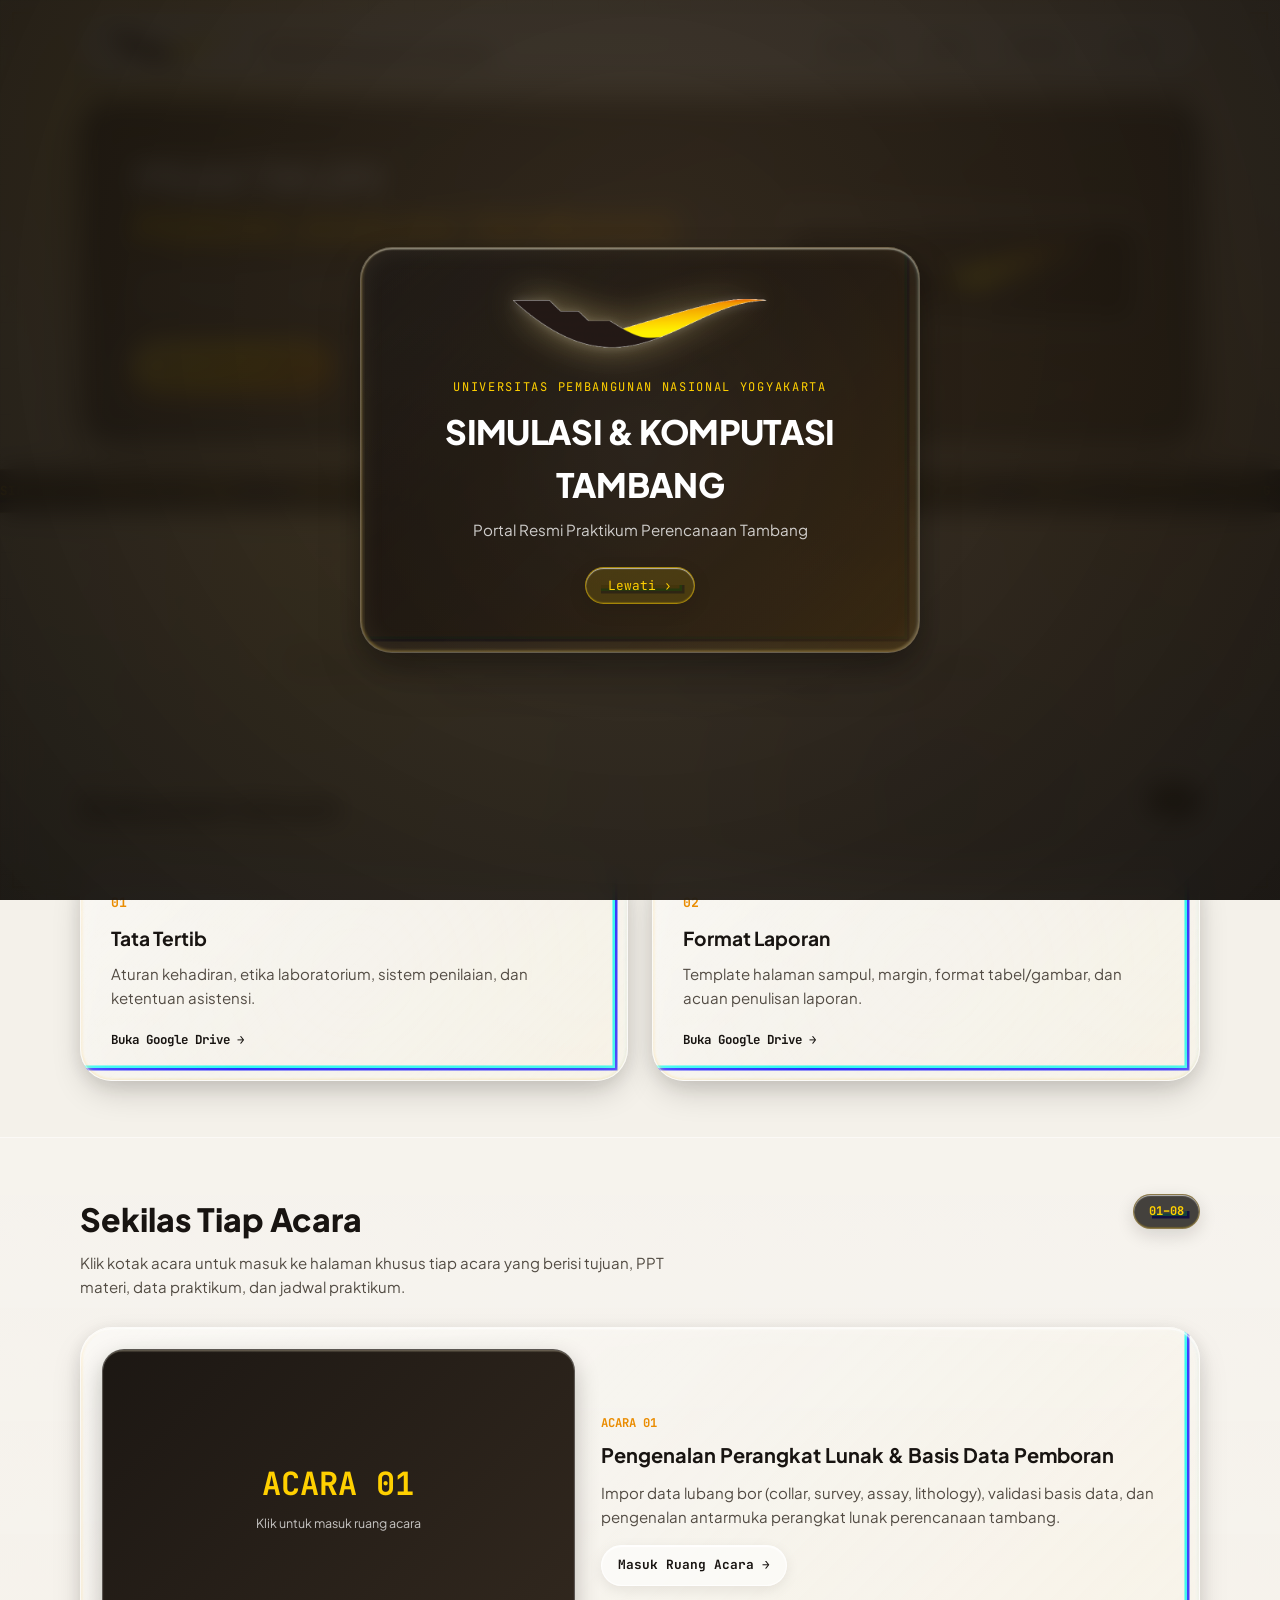
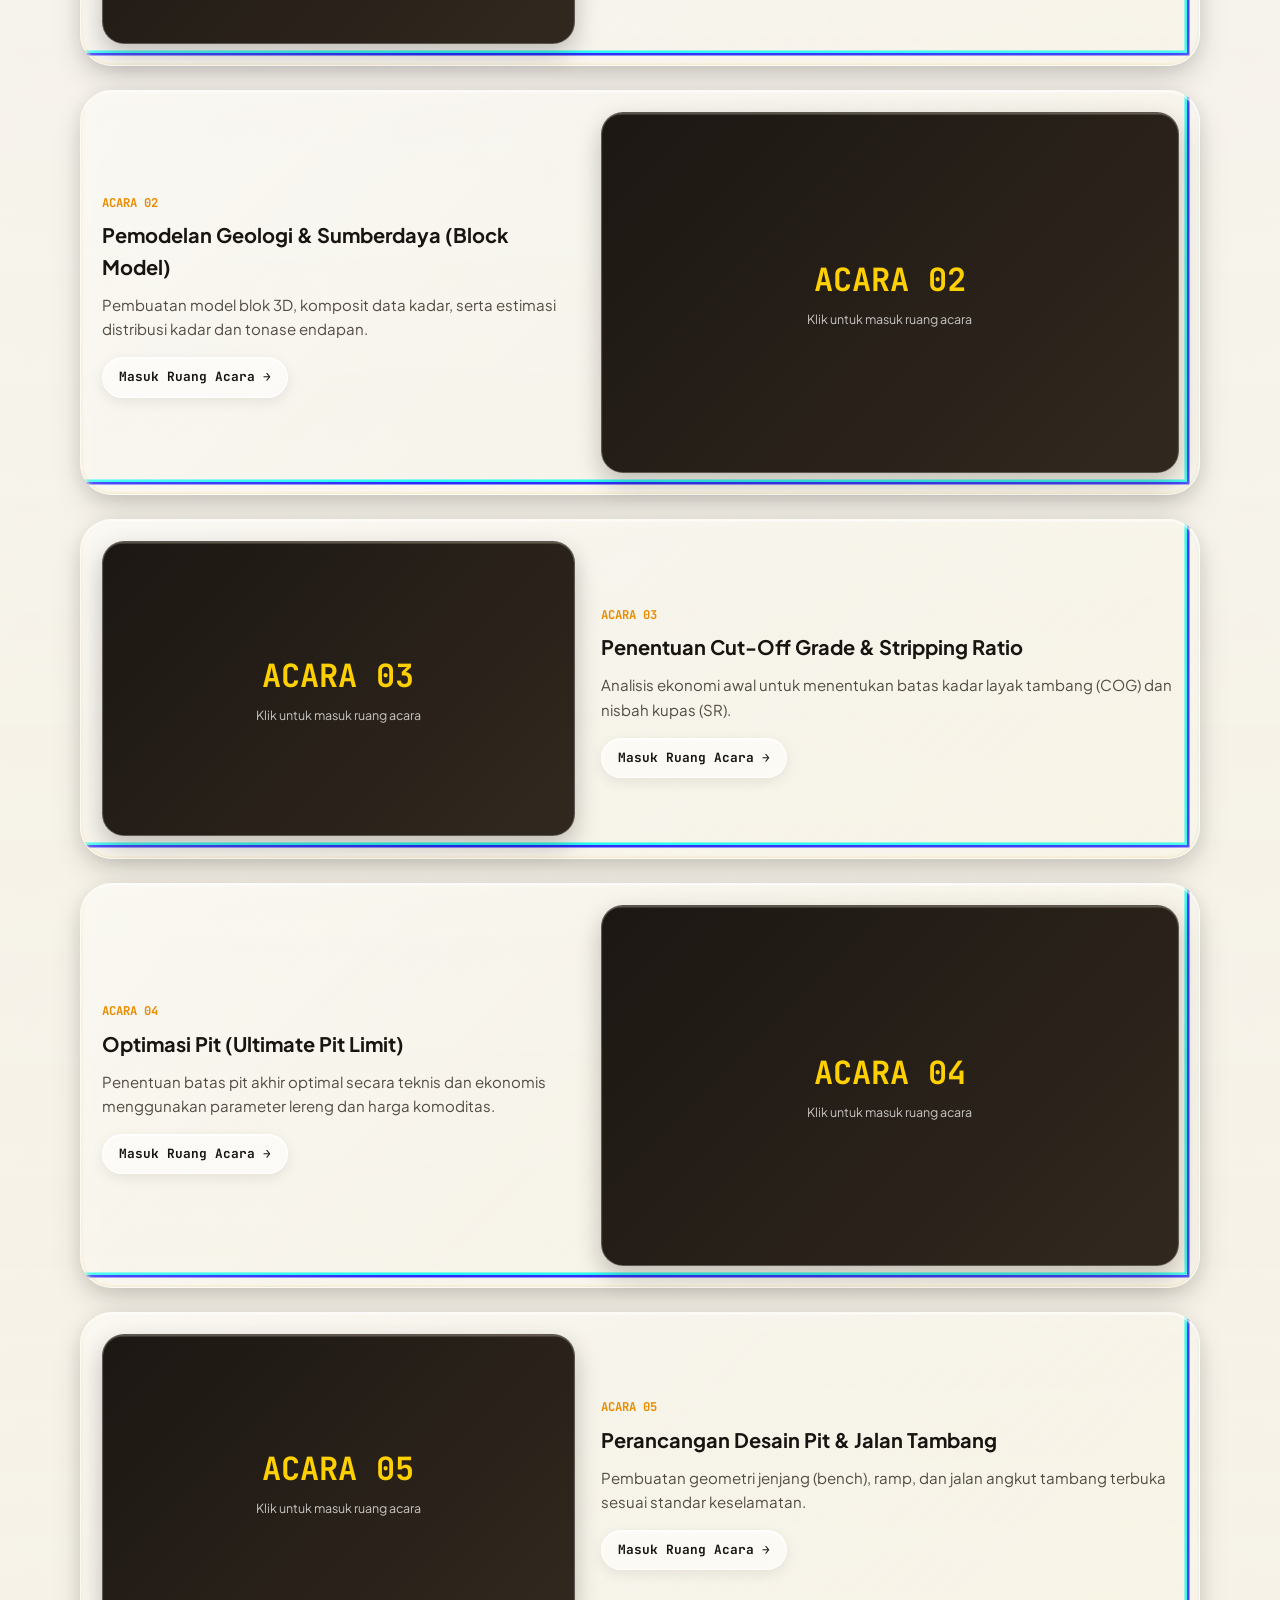
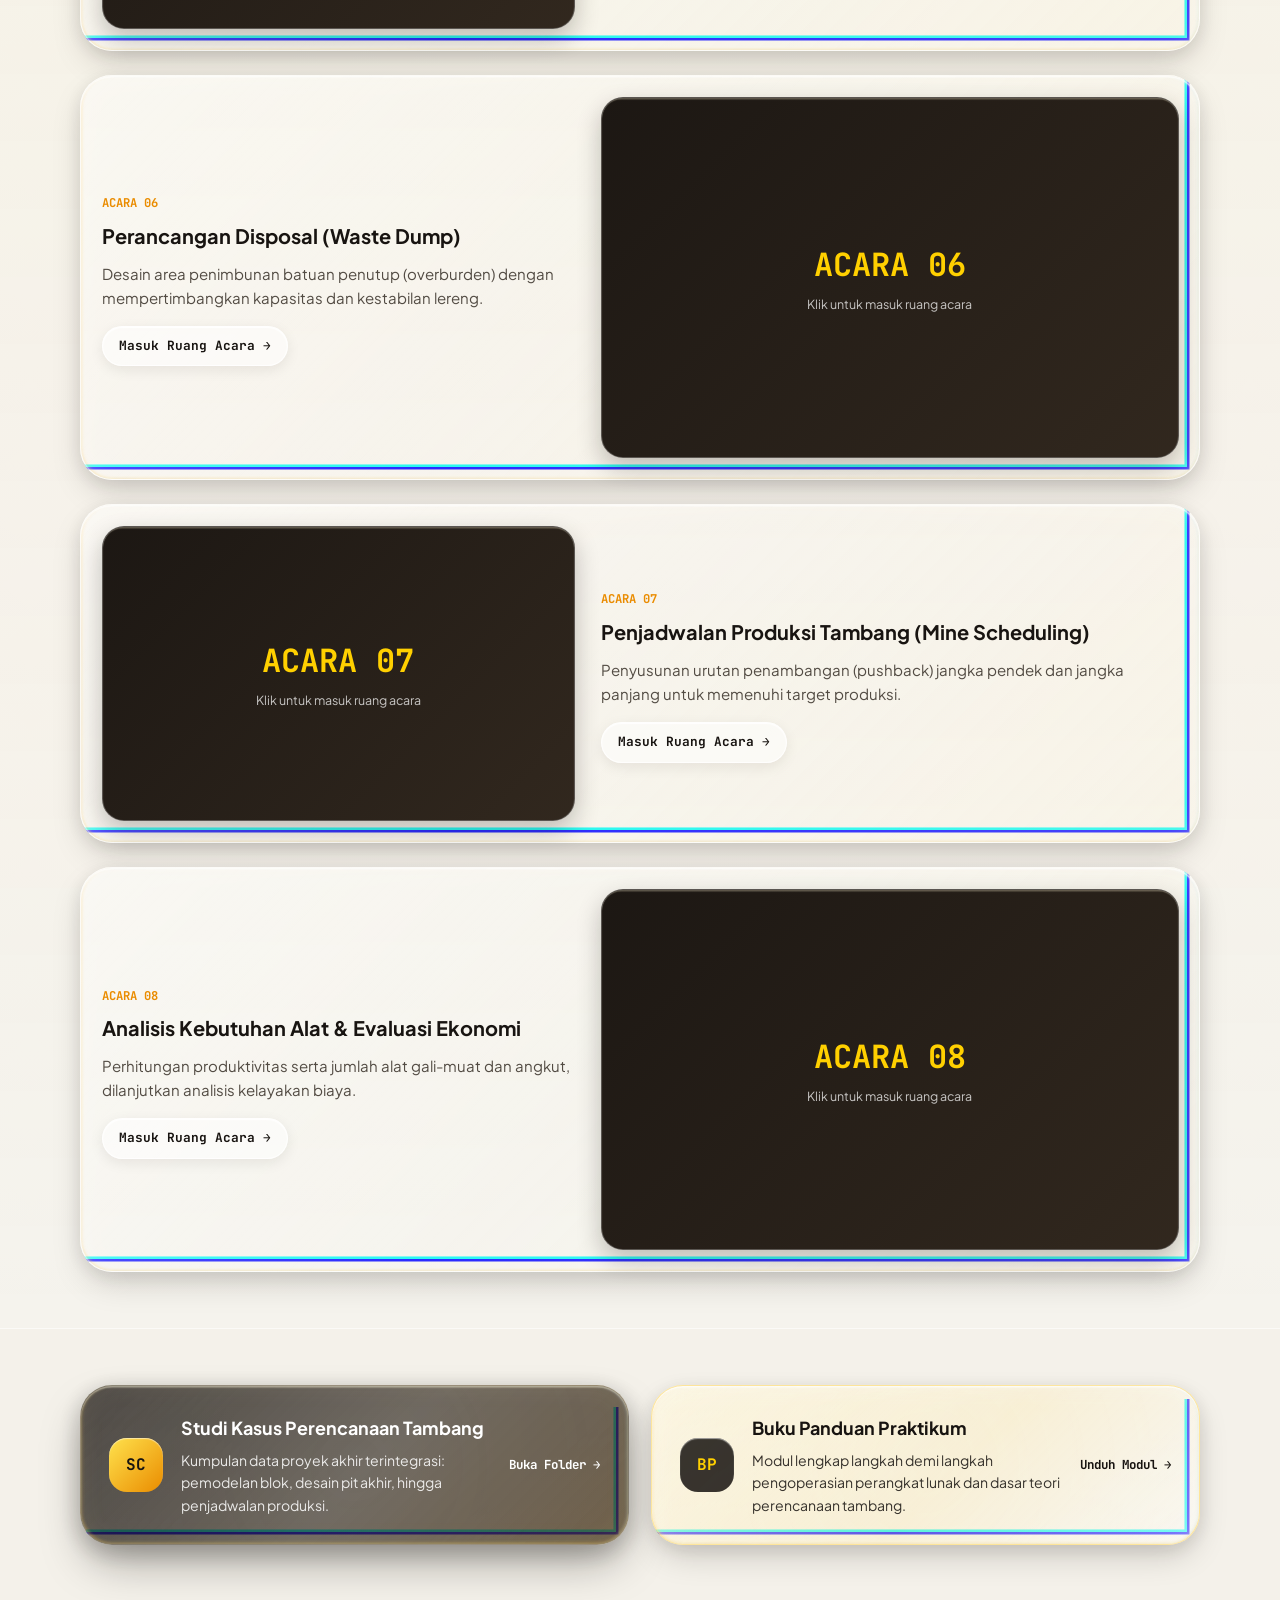
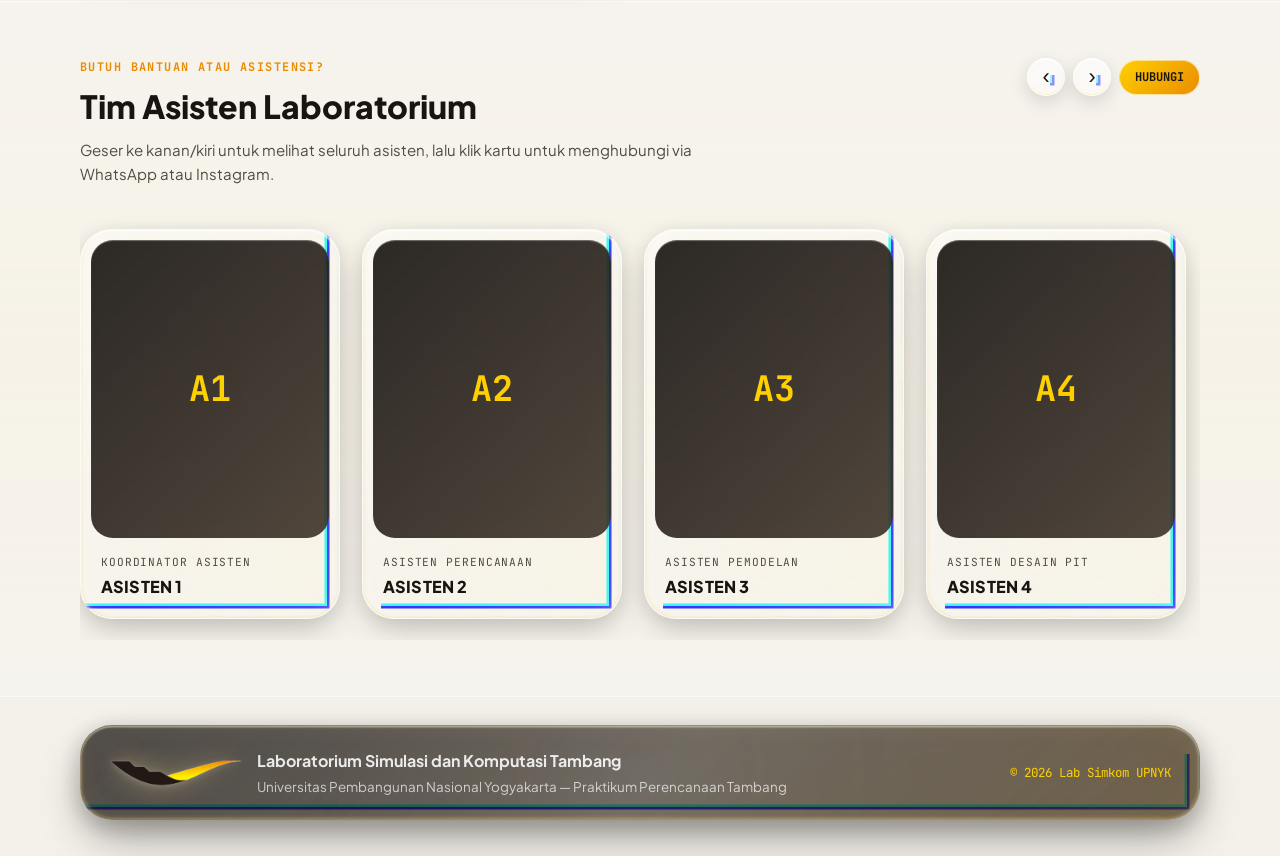
==== index.html @ 1c3caa86 "Add files via upload" ====
<!DOCTYPE html>
<html lang="id">
<head>
  <meta charset="UTF-8" />
  <meta name="viewport" content="width=device-width, initial-scale=1.0" />
  <meta name="color-scheme" content="only light" />
  <meta name="google-site-verification" content="trUan8e5d2ZFE9cuDqi2zqMJDxaG5qKQFg_hDj71elA" />
  <link rel="canonical" href="https://lab-simkom-upnyk.netlify.app/" />
  <title>Laboratorium Simulasi &amp; Komputasi Tambang — UPN Yogyakarta</title>
  <link rel="icon" type="image/png" href="assets/favicon.png" />
  <link rel="apple-touch-icon" href="assets/favicon.png" />
  <meta
    name="description"
    content="Portal resmi Praktikum Perencanaan Tambang — Laboratorium Simulasi dan Komputasi Tambang, Universitas Pembangunan Nasional Yogyakarta."
  />
  <link rel="preconnect" href="https://fonts.googleapis.com" />
  <link rel="preconnect" href="https://fonts.gstatic.com" crossorigin />
  <link
    href="https://fonts.googleapis.com/css2?family=JetBrains+Mono:wght@500;700&family=Plus+Jakarta+Sans:wght@400;500;600;700;800&display=swap"
    rel="stylesheet"
  />
  <link rel="stylesheet" href="style.css" />
</head>
<body>
  <!-- =========================================================
       FILTER OPTIK LIQUID GLASS (SVG Refraction + Chromatic Aberration)
       Digerakkan otomatis oleh LIQUID_GLASS_CONFIG di script.js
       ========================================================= -->
  <svg class="lg-svg-defs" aria-hidden="true" width="0" height="0" focusable="false">
    <defs>
      <filter id="ios-liquid-glass" x="-10%" y="-10%" width="120%" height="120%" color-interpolation-filters="sRGB">
        <!-- Peta refraksi lensa bevel (Z-Radius: 30, Corner Radius: 32, Bevel Mode: 0) -->
        <feImage
          id="lg-displacement-image"
          href=""
          x="0%"
          y="0%"
          width="100%"
          height="100%"
          preserveAspectRatio="none"
          result="dispMap"
        />

        <!-- Refraksi Kanal Merah (Chromatic Aberration +0.055) -->
        <feDisplacementMap
          id="lg-disp-r"
          in="SourceGraphic"
          in2="dispMap"
          scale="28"
          xChannelSelector="R"
          yChannelSelector="G"
          result="dispR"
        />
        <feColorMatrix
          in="dispR"
          type="matrix"
          values="1 0 0 0 0  0 0 0 0 0  0 0 0 0 0  0 0 0 1 0"
          result="redCh"
        />

        <!-- Refraksi Kanal Hijau (Refraction: 0.88) -->
        <feDisplacementMap
          id="lg-disp-g"
          in="SourceGraphic"
          in2="dispMap"
          scale="24"
          xChannelSelector="R"
          yChannelSelector="G"
          result="dispG"
        />
        <feColorMatrix
          in="dispG"
          type="matrix"
          values="0 0 0 0 0  0 1 0 0 0  0 0 0 0 0  0 0 0 1 0"
          result="greenCh"
        />

        <!-- Refraksi Kanal Biru (Chromatic Aberration -0.055) -->
        <feDisplacementMap
          id="lg-disp-b"
          in="SourceGraphic"
          in2="dispMap"
          scale="20"
          xChannelSelector="R"
          yChannelSelector="G"
          result="dispB"
        />
        <feColorMatrix
          in="dispB"
          type="matrix"
          values="0 0 0 0 0  0 0 0 0 0  0 0 1 0 0  0 0 0 1 0"
          result="blueCh"
        />

        <!-- Gabungkan kembali kanal RGB yang terbias -->
        <feBlend in="redCh" in2="greenCh" mode="screen" result="rg" />
        <feBlend in="rg" in2="blueCh" mode="screen" result="rgbRefracted" />

        <!-- Saturation (+0.05 -> 1.05) & Blur Amount: 0 -->
        <feColorMatrix id="lg-saturate" in="rgbRefracted" type="saturate" values="1.05" />
      </filter>
    </defs>
  </svg>

  <!-- Latar atmosfer cair (orb emas, amber, & kontur tambang agar efek pembiasan kaca terlihat jelas) -->
  <div class="ambient-backdrop" aria-hidden="true">
    <div class="ambient-orb orb-1"></div>
    <div class="ambient-orb orb-2"></div>
    <div class="ambient-orb orb-3"></div>
    <div class="ambient-orb orb-4"></div>
    <div class="ambient-topo"></div>
  </div>

  <!-- Tanda sudut teknis (registration marks) ala blueprint tambang -->
  <div class="corner-mark tl" aria-hidden="true"></div>
  <div class="corner-mark tr" aria-hidden="true"></div>
  <div class="corner-mark bl" aria-hidden="true"></div>
  <div class="corner-mark br" aria-hidden="true"></div>

  <!-- =========================================================
       1. SPLASH SCREEN PEMBUKA (hilang otomatis dalam 3.2 detik)
       ========================================================= -->
  <div id="splash-overlay" class="splash-overlay" role="dialog" aria-label="Layar Pembuka">
    <div class="splash-content lg-panel lg-dark">
      <img
        src="assets/logo-swoosh.png"
        alt="Logo Laboratorium Simulasi dan Komputasi Tambang"
        class="splash-logo"
      />
      <p class="splash-kicker">UNIVERSITAS PEMBANGUNAN NASIONAL YOGYAKARTA</p>
      <h1 class="splash-title">SIMULASI &amp; KOMPUTASI TAMBANG</h1>
      <p class="splash-subtitle">Portal Resmi Praktikum Perencanaan Tambang</p>
      <button id="splash-skip" class="splash-skip lg-pill" type="button">Lewati &rsaquo;</button>
    </div>
  </div>
  <script>
    (function () {
      var fromParam = new URLSearchParams(window.location.search).get("from") === "acara";
      var fromStorage = false;
      try { fromStorage = sessionStorage.getItem("simkom_from_acara") === "1"; } catch (_) {}
      var fromReferrer = document.referrer && document.referrer.indexOf("acara.html") !== -1;
      var navEntries = performance.getEntriesByType ? performance.getEntriesByType("navigation") : [];
      var isBackForward = navEntries.length > 0 && navEntries[0].type === "back_forward";
      if (fromParam || fromStorage || fromReferrer || isBackForward) {
        document.getElementById("splash-overlay").classList.add("is-quick-return");
      }
    })();
  </script>

  <!-- =========================================================
       2. HEADER / NAVIGASI ATAS (FLOATING LIQUID GLASS PILL)
       ========================================================= -->
  <header class="site-header">
    <div class="container">
      <div class="header-inner lg-panel lg-nav-shell">
        <a href="#top" class="brand">
          <img src="assets/logo-swoosh.png" alt="Logo Lab" class="brand-logo" />
          <div class="brand-text">
            <span class="brand-label">LABORATORIUM</span>
            <strong class="brand-name">Simulasi &amp; Komputasi Tambang</strong>
          </div>
        </a>

        <nav class="header-nav" aria-label="Navigasi Utama">
          <a href="#dokumen-umum">Dokumen</a>
          <a href="#acara-showcase">Acara</a>
          <a href="#buku-panduan">Panduan</a>
          <a href="#tim-asisten">Asisten</a>
        </nav>
      </div>
    </div>
  </header>

  <main id="top">
    <!-- =========================================================
         3. HERO BANNER & MARQUEE
         ========================================================= -->
    <section class="hero-section">
      <div class="container">
        <div class="hero-banner lg-panel lg-dark">
          <div class="hero-banner-content">
            <h2 class="hero-banner-title">
              PRAKTIKUM<br />
              <span>PERENCANAAN TAMBANG</span>
            </h2>
            <p class="hero-banner-desc">
              Laboratorium Simulasi dan Komputasi Tambang — Pusat arsip modul, tata tertib,
              format laporan, dan informasi asisten praktikum.
            </p>
            <div class="hero-actions">
              <a href="#dokumen-umum" class="btn-primary">Akses Dokumen Wajib</a>
              <a href="#acara-showcase" class="btn-secondary lg-pill">Lihat Daftar Acara</a>
            </div>
          </div>

          <div class="hero-visual" aria-hidden="true">
            <div class="hero-swoosh-card lg-panel">
              <img src="assets/logo-swoosh.png" alt="" class="hero-swoosh-img" />
            </div>
          </div>
        </div>
      </div>

      <!-- Teks berjalan (marquee) — 2 grup identik agar loop 100% mulus tanpa putus/glitch -->
      <div class="marquee-bar" aria-hidden="true">
        <div class="marquee-track">
          <div class="marquee-group">
            <span>SIMULASI &amp; KOMPUTASI TAMBANG</span>
            <span class="dot">&bull;</span>
            <span>PRAKTIKUM PERENCANAAN TAMBANG</span>
            <span class="dot">&bull;</span>
            <span>UPN YOGYAKARTA</span>
            <span class="dot">&bull;</span>
            <span>MINE DESIGN &amp; SCHEDULING</span>
            <span class="dot">&bull;</span>
            <span>SIMULASI &amp; KOMPUTASI TAMBANG</span>
            <span class="dot">&bull;</span>
            <span>PRAKTIKUM PERENCANAAN TAMBANG</span>
            <span class="dot">&bull;</span>
            <span>UPN YOGYAKARTA</span>
            <span class="dot">&bull;</span>
            <span>MINE DESIGN &amp; SCHEDULING</span>
            <span class="dot">&bull;</span>
          </div>
          <div class="marquee-group">
            <span>SIMULASI &amp; KOMPUTASI TAMBANG</span>
            <span class="dot">&bull;</span>
            <span>PRAKTIKUM PERENCANAAN TAMBANG</span>
            <span class="dot">&bull;</span>
            <span>UPN YOGYAKARTA</span>
            <span class="dot">&bull;</span>
            <span>MINE DESIGN &amp; SCHEDULING</span>
            <span class="dot">&bull;</span>
            <span>SIMULASI &amp; KOMPUTASI TAMBANG</span>
            <span class="dot">&bull;</span>
            <span>PRAKTIKUM PERENCANAAN TAMBANG</span>
            <span class="dot">&bull;</span>
            <span>UPN YOGYAKARTA</span>
            <span class="dot">&bull;</span>
            <span>MINE DESIGN &amp; SCHEDULING</span>
            <span class="dot">&bull;</span>
          </div>
        </div>
      </div>

      <!-- Salam Pembuka dengan Efek Mengetik -->
      <div class="container intro-block reveal">
        <h2 class="typed-heading">
          <span id="typed-greeting"></span><span class="cursor" aria-hidden="true">|</span>
        </h2>
        <p class="intro-copy">
          Seluruh tata tertib, format laporan, hingga materi tiap acara praktikum Perencanaan
          Tambang dikumpulkan di satu halaman ini agar mudah diakses.
        </p>
      </div>
    </section>

    <!-- =========================================================
         4. DOKUMEN UMUM (LINK GOOGLE DRIVE)
         Cara edit: ganti href="https://drive.google.com/..." dengan link folder Drive asli
         ========================================================= -->
    <section id="dokumen-umum" class="section">
      <div class="container">
        <div class="section-header reveal">
          <div>
            <h2 class="section-title">Dokumen Umum</h2>
          </div>
          <span class="section-badge lg-pill">REF</span>
        </div>

        <div class="doc-grid">
          <a
            href="https://drive.google.com/drive/folders/1DL260wVIFwa9GalUEEsTtk2OMoZJF3aE"
            target="_blank"
            rel="noopener noreferrer"
            class="doc-card lg-panel reveal"
          >
            <span class="doc-num">01</span>
            <h3>Tata Tertib</h3>
            <p>Aturan kehadiran, etika laboratorium, sistem penilaian, dan ketentuan asistensi.</p>
            <span class="doc-link-label">Buka Google Drive &rarr;</span>
          </a>

          <a
            href="https://drive.google.com/drive/folders/1F_GwGfQdwwK6QBRptel_AIBLvNMVPJJE"
            target="_blank"
            rel="noopener noreferrer"
            class="doc-card lg-panel reveal"
          >
            <span class="doc-num">02</span>
            <h3>Format Laporan</h3>
            <p>Template halaman sampul, margin, format tabel/gambar, dan acuan penulisan laporan.</p>
            <span class="doc-link-label">Buka Google Drive &rarr;</span>
          </a>
        </div>
      </div>
    </section>

    <!-- =========================================================
         5. SEKILAS TIAP ACARA (PLACEHOLDER PERENCANAAN TAMBANG)
         Catatan: Daftar acara ini masih placeholder. Edit di script.js (bagian ACARA_LIST)
         ========================================================= -->
    <section id="acara-showcase" class="section section-alt">
      <div class="container">
        <div class="section-header reveal">
          <div>
            <h2 class="section-title">Sekilas Tiap Acara</h2>
            <p class="section-subtitle">
              Klik kotak acara untuk masuk ke halaman khusus tiap acara yang berisi tujuan,
              PPT materi, data praktikum, dan jadwal praktikum.
            </p>
          </div>
          <span class="section-badge lg-pill">01&ndash;08</span>
        </div>

        <!-- Daftar acara dirender otomatis oleh script.js agar mudah diedit -->
        <div id="acara-list" class="acara-list"></div>
      </div>
    </section>

    <!-- =========================================================
         6. STUDY CASE & BUKU PANDUAN
         ========================================================= -->
    <section id="buku-panduan" class="section">
      <div class="container highlight-stack">
        <!-- Study Case -->
        <a
          href="https://drive.google.com/drive/folders/1CHvD43W4ufRIKo8if_z380y1b6Oiq6qE"
          target="_blank"
          rel="noopener noreferrer"
          class="highlight-card highlight-study lg-panel lg-dark reveal"
        >
          <div class="highlight-badge">SC</div>
          <div class="highlight-body">
            <h3>Studi Kasus Perencanaan Tambang</h3>
            <p>
              Kumpulan data proyek akhir terintegrasi: pemodelan blok, desain pit akhir, hingga
              penjadwalan produksi.
            </p>
          </div>
          <span class="highlight-cta">Buka Folder &rarr;</span>
        </a>

        <!-- Buku Panduan -->
        <a
          href="https://drive.google.com/drive/folders/1-zMuTLhX_UpdDlID4rgXIJeVytRyeJQW"
          target="_blank"
          rel="noopener noreferrer"
          class="highlight-card highlight-guide lg-panel reveal"
        >
          <div class="highlight-badge">BP</div>
          <div class="highlight-body">
            <h3>Buku Panduan Praktikum</h3>
            <p>
              Modul lengkap langkah demi langkah pengoperasian perangkat lunak dan dasar teori
              perencanaan tambang.
            </p>
          </div>
          <span class="highlight-cta">Unduh Modul &rarr;</span>
        </a>
      </div>
    </section>

    <!-- =========================================================
         7. TIM ASISTEN (KLIK KARTU UNTUK WHATSAPP & INSTAGRAM)
         Catatan: Edit daftar asisten di script.js (bagian ASISTEN_LIST)
         ========================================================= -->
    <section id="tim-asisten" class="section section-alt">
      <div class="container">
        <div class="section-header reveal">
          <div>
            <span class="section-kicker">BUTUH BANTUAN ATAU ASISTENSI?</span>
            <h2 class="section-title">Tim Asisten Laboratorium</h2>
            <p class="section-subtitle">
              Geser ke kanan/kiri untuk melihat seluruh asisten, lalu klik kartu untuk menghubungi via WhatsApp atau Instagram.
            </p>
          </div>
          <div class="asisten-header-controls">
            <button id="asisten-prev" class="asisten-arrow lg-pill" type="button" aria-label="Geser ke kiri">&lsaquo;</button>
            <button id="asisten-next" class="asisten-arrow lg-pill" type="button" aria-label="Geser ke kanan">&rsaquo;</button>
            <span class="section-badge badge-accent">HUBUNGI</span>
          </div>
        </div>

        <!-- Daftar asisten dirender otomatis oleh script.js dalam baris geser horizontal -->
        <div id="asisten-grid" class="asisten-grid" aria-label="Daftar Tim Asisten"></div>
      </div>
    </section>
  </main>

  <!-- =========================================================
       8. FOOTER
       ========================================================= -->
  <footer class="site-footer">
    <div class="container">
      <div class="footer-inner lg-panel lg-dark">
        <div class="footer-brand">
          <img src="assets/logo-swoosh.png" alt="Logo Lab" class="footer-logo" />
          <div>
            <strong>Laboratorium Simulasi dan Komputasi Tambang</strong>
            <p>Universitas Pembangunan Nasional Yogyakarta &mdash; Praktikum Perencanaan Tambang</p>
          </div>
        </div>
        <span class="footer-note">&copy; <span id="year-now"></span> Lab Simkom UPNYK</span>
      </div>
    </div>
  </footer>

  <script src="data.js"></script>
  <script src="script.js"></script>
</body>
</html>
---- style.css ----
/* =========================================================================
   TEMA iOS LIQUID GLASS — LAB SIMULASI & KOMPUTASI TAMBANG UPN YOGYAKARTA
   Parameter optik disesuaikan persis dari playground liquid-glass.ybouane.com:
   Blur: 0 | Refraction: 0.88 | Chrom. Aberration: 0.055 | Edge Highlight: 0.53
   Specular: 0.16 | Fresnel: 2 | Distortion: 0.13 | Corner Radius: 32px
   Z-Radius: 30 | Opacity: 1 | Saturation: +0.05 | Shadow: 0.3 / 10px
   ========================================================================= */
:root {
  color-scheme: only light;
  --bg: #f4f1ea;
  --charcoal: #181411;
  --charcoal-soft: #2a231c;
  --text: #171310;
  --text-muted: #524b43;
  --gold: #f5b800;
  --gold-bright: #ffd000;
  --amber: #ea8c00;

  /* Variabel Parameter Liquid Glass */
  --lg-blur: 0px;
  --lg-radius: 32px;
  --lg-edge-highlight: 0.53;
  --lg-specular: 0.16;
  --lg-shadow-opacity: 0.3;
  --lg-shadow-spread: 10px;
  --lg-saturate: 1.05;

  --border: rgba(255, 255, 255, 0.55);
  --border-dark: rgba(26, 22, 19, 0.14);
  --font-sans: "Plus Jakarta Sans", -apple-system, BlinkMacSystemFont, "Segoe UI", sans-serif;
  --font-mono: "JetBrains Mono", Consolas, monospace;
}

*,
*::before,
*::after {
  box-sizing: border-box;
}

html {
  scroll-behavior: smooth;
}

body {
  margin: 0;
  font-family: var(--font-sans);
  color: var(--text);
  background-color: var(--bg);
  line-height: 1.6;
  overflow-x: hidden;
  position: relative;
}

.lg-svg-defs {
  position: fixed;
  width: 0;
  height: 0;
  pointer-events: none;
}

/* =========================================================================
   LATAR ATMOSFER & BLUEPRINT (Membuat pembiasan Liquid Glass terlihat nyata)
   ========================================================================= */
.ambient-backdrop {
  position: fixed;
  inset: 0;
  z-index: -2;
  overflow: hidden;
  pointer-events: none;
  background:
    radial-gradient(circle at 12% 14%, rgba(255, 214, 70, 0.34) 0%, transparent 44%),
    radial-gradient(circle at 86% 22%, rgba(234, 140, 0, 0.24) 0%, transparent 46%),
    radial-gradient(circle at 22% 76%, rgba(255, 208, 0, 0.22) 0%, transparent 48%),
    radial-gradient(circle at 82% 84%, rgba(44, 38, 33, 0.16) 0%, transparent 48%),
    linear-gradient(160deg, #faf7f0 0%, #f1ece0 52%, #e9e2d2 100%);
}

/* Grid teknik 46x46px di belakang kaca agar tepian lensa membelokkan garis grid */
.ambient-backdrop::after {
  content: "";
  position: absolute;
  inset: 0;
  background-image:
    linear-gradient(to right, rgba(26, 22, 19, 0.065) 1px, transparent 1px),
    linear-gradient(to bottom, rgba(26, 22, 19, 0.065) 1px, transparent 1px);
  background-size: 46px 46px;
}

.ambient-topo {
  position: absolute;
  inset: -10%;
  opacity: 0.42;
  background-image:
    repeating-radial-gradient(
      circle at 18% 28%,
      transparent 0,
      transparent 44px,
      rgba(234, 140, 0, 0.13) 45px,
      transparent 46px
    ),
    repeating-radial-gradient(
      circle at 84% 72%,
      transparent 0,
      transparent 56px,
      rgba(26, 22, 19, 0.08) 57px,
      transparent 58px
    );
}

.ambient-orb {
  position: absolute;
  border-radius: 999px;
  filter: blur(55px);
  opacity: 0.65;
  animation: orb-float 16s ease-in-out infinite alternate;
}

.orb-1 {
  width: 440px;
  height: 440px;
  top: -110px;
  left: -80px;
  background: radial-gradient(circle, rgba(255, 214, 0, 0.55), rgba(234, 140, 0, 0.14) 70%);
}

.orb-2 {
  width: 520px;
  height: 520px;
  top: 26%;
  right: -140px;
  background: radial-gradient(circle, rgba(234, 140, 0, 0.36), rgba(255, 208, 0, 0.08) 70%);
  animation-delay: -5s;
}

.orb-3 {
  width: 460px;
  height: 460px;
  bottom: 10%;
  left: 8%;
  background: radial-gradient(circle, rgba(255, 200, 30, 0.36), rgba(255, 255, 255, 0.15) 70%);
  animation-delay: -9s;
}

.orb-4 {
  width: 380px;
  height: 380px;
  bottom: -90px;
  right: 14%;
  background: radial-gradient(circle, rgba(35, 28, 22, 0.24), rgba(234, 140, 0, 0.16) 70%);
  animation-delay: -12s;
}

@keyframes orb-float {
  0% { transform: translate3d(0, 0, 0) scale(1); }
  100% { transform: translate3d(26px, -22px, 0) scale(1.06); }
}

/* =========================================================================
   KOMPONEN INTI iOS LIQUID GLASS (.lg-panel)
   Cahaya kursor terpencar halus pada permukaan & tepi kaca yang dilewati
   ========================================================================= */
.lg-panel {
  --mx: 50%;
  --my: 50%;
  --lg-light: 0;
  position: relative;
  border-radius: var(--lg-radius);
  background: linear-gradient(
    135deg,
    rgba(255, 255, 255, 0.42) 0%,
    rgba(255, 255, 255, 0.14) 48%,
    rgba(255, 248, 228, 0.26) 100%
  );
  /* Pembiasan optik nyata (SVG displacement + RGB chromatic aberration, Blur Amount: 0) */
  backdrop-filter: url(#ios-liquid-glass) saturate(var(--lg-saturate));
  -webkit-backdrop-filter: blur(var(--lg-blur)) saturate(var(--lg-saturate));
  border: 1px solid rgba(255, 255, 255, 0.56);
  /* Fresnel (2) + Edge Highlight (0.53) + Shadow (0.3 / spread 10px) */
  box-shadow:
    0 14px 34px -6px rgba(20, 16, 12, 0.20),
    0 4px 18px 2px rgba(20, 16, 12, 0.08),
    inset 0 1.5px 1.5px rgba(255, 255, 255, 0.85),
    inset 0 -1.5px 3px rgba(255, 222, 130, 0.26),
    inset 1.5px 0 3px rgba(255, 206, 118, 0.20),
    inset -1.5px 0 3px rgba(165, 222, 255, 0.20),
    inset 0 0 22px rgba(255, 255, 255, 0.22);
  isolation: isolate;
}

/* Lapisan 1: Sorotan cahaya natural & halus pada tepi (rim) kaca yang mengikuti kursor */
.lg-panel::before {
  content: "";
  position: absolute;
  inset: 0;
  border-radius: inherit;
  padding: 1.5px;
  pointer-events: none;
  z-index: 3;
  background: radial-gradient(
    360px circle at var(--mx) var(--my),
    rgba(255, 255, 255, 0.58) 0%,
    rgba(255, 248, 226, 0.30) 28%,
    rgba(255, 255, 255, 0.10) 58%,
    transparent 85%
  );
  -webkit-mask:
    linear-gradient(#fff 0 0) content-box,
    linear-gradient(#fff 0 0);
  -webkit-mask-composite: xor;
  mask:
    linear-gradient(#fff 0 0) content-box,
    linear-gradient(#fff 0 0);
  mask-composite: exclude;
  opacity: var(--lg-light);
  transition: opacity 0.35s ease;
}

/* Lapisan 2: Pencaran cahaya lembut dengan radius lebar di dalam permukaan kaca */
.lg-panel::after {
  content: "";
  position: absolute;
  inset: 0;
  border-radius: inherit;
  pointer-events: none;
  z-index: 1;
  background:
    radial-gradient(
      360px circle at var(--mx) var(--my),
      rgba(255, 255, 255, 0.20) 0%,
      rgba(255, 250, 236, 0.10) 35%,
      rgba(255, 246, 220, 0.04) 62%,
      transparent 84%
    ),
    linear-gradient(
      145deg,
      rgba(255, 255, 255, 0.18) 0%,
      transparent 36%,
      transparent 74%,
      rgba(255, 242, 200, 0.10) 100%
    );
  opacity: calc(0.28 + var(--lg-light) * 0.72);
  transition: opacity 0.35s ease;
}

.lg-panel > * {
  position: relative;
  z-index: 2;
}

/* Varian Liquid Glass Gelap (Hero, Splash, Study Case, Footer) */
.lg-panel.lg-dark {
  background: linear-gradient(
    135deg,
    rgba(24, 20, 17, 0.78) 0%,
    rgba(38, 30, 22, 0.66) 52%,
    rgba(62, 43, 18, 0.74) 100%
  );
  border: 1px solid rgba(255, 242, 206, 0.30);
  box-shadow:
    0 22px 46px -8px rgba(14, 11, 8, 0.38),
    0 6px 20px 4px rgba(14, 11, 8, 0.16),
    inset 0 1.5px 1.5px rgba(255, 248, 226, 0.44),
    inset 0 -2px 3px rgba(255, 204, 82, 0.22),
    inset 2px 0 3px rgba(255, 214, 96, 0.14),
    inset -2px 0 3px rgba(148, 214, 255, 0.16),
    inset 0 0 26px rgba(255, 232, 165, 0.08);
}

.lg-panel.lg-dark::before {
  background: radial-gradient(
    380px circle at var(--mx) var(--my),
    rgba(255, 255, 255, 0.55) 0%,
    rgba(255, 234, 170, 0.28) 30%,
    rgba(255, 255, 255, 0.08) 60%,
    transparent 86%
  );
}

.lg-panel.lg-dark::after {
  background:
    radial-gradient(
      380px circle at var(--mx) var(--my),
      rgba(255, 255, 255, 0.13) 0%,
      rgba(255, 236, 178, 0.06) 38%,
      rgba(255, 236, 178, 0.02) 66%,
      transparent 86%
    ),
    linear-gradient(
      145deg,
      rgba(255, 255, 255, 0.10) 0%,
      transparent 38%,
      transparent 74%,
      rgba(255, 214, 96, 0.08) 100%
    );
}

/* Pil kaca kecil (badge, tombol kaca) */
.lg-pill {
  backdrop-filter: url(#ios-liquid-glass) saturate(1.08);
  -webkit-backdrop-filter: blur(2px) saturate(1.1);
  box-shadow:
    0 6px 18px rgba(20, 16, 12, 0.14),
    inset 0 1px 1px rgba(255, 255, 255, 0.65),
    inset 0 -1px 1px rgba(255, 208, 0, 0.22);
}

.container {
  width: min(1120px, 92%);
  margin-inline: auto;
}

/* Tanda sudut (registration marks) */
.corner-mark {
  position: fixed;
  width: 18px;
  height: 18px;
  border-color: var(--amber);
  border-style: solid;
  pointer-events: none;
  z-index: 40;
  opacity: 0.72;
}
.corner-mark.tl { top: 12px; left: 12px; border-width: 2px 0 0 2px; }
.corner-mark.tr { top: 12px; right: 12px; border-width: 2px 2px 0 0; }
.corner-mark.bl { bottom: 12px; left: 12px; border-width: 0 0 2px 2px; }
.corner-mark.br { bottom: 12px; right: 12px; border-width: 0 2px 2px 0; }

/* =========================================================================
   SPLASH SCREEN
   ========================================================================= */
.splash-overlay {
  position: fixed;
  inset: 0;
  background: radial-gradient(circle at 50% 35%, rgba(44, 34, 22, 0.88), rgba(16, 13, 10, 0.94));
  backdrop-filter: blur(12px);
  -webkit-backdrop-filter: blur(12px);
  color: #ffffff;
  display: grid;
  place-items: center;
  z-index: 1000;
  padding: 24px;
  transition: opacity 0.45s ease, visibility 0.45s ease;
}

.splash-overlay.is-hidden {
  opacity: 0;
  visibility: hidden;
  pointer-events: none;
}

.splash-content {
  text-align: center;
  max-width: 560px;
  padding: clamp(30px, 5vw, 48px);
}

.splash-logo {
  width: min(260px, 68vw);
  height: auto;
  margin-bottom: 20px;
  filter:
    drop-shadow(0 0 18px rgba(255, 224, 120, 0.36))
    drop-shadow(0 1px 5px rgba(255, 255, 255, 0.24));
}

.splash-kicker {
  font-family: var(--font-mono);
  font-size: 0.75rem;
  letter-spacing: 0.14em;
  color: var(--gold-bright);
  margin: 0 0 8px;
}

.splash-title {
  font-size: clamp(1.4rem, 4vw, 2.1rem);
  font-weight: 800;
  margin: 0 0 6px;
  letter-spacing: -0.02em;
}

.splash-subtitle {
  color: rgba(255, 255, 255, 0.78);
  margin: 0 0 24px;
  font-size: 0.95rem;
}

.splash-skip {
  background: rgba(255, 208, 0, 0.14);
  color: var(--gold-bright);
  border: 1px solid rgba(255, 208, 0, 0.5);
  padding: 9px 22px;
  border-radius: 999px;
  font-family: var(--font-mono);
  font-size: 0.8rem;
  cursor: pointer;
  transition: background 0.25s ease, color 0.25s ease, transform 0.25s ease;
}

.splash-skip:hover {
  background: var(--gold-bright);
  color: var(--charcoal);
  transform: scale(1.04);
}

/* Mode transisi cepat saat kembali dari halaman acara ke beranda (hanya logo lab 0,2 detik) */
.splash-overlay.is-quick-return {
  transition: opacity 0.16s ease, visibility 0.16s ease;
}

.splash-overlay.is-quick-return .splash-content {
  background: transparent;
  border: none;
  box-shadow: none;
  backdrop-filter: none;
  -webkit-backdrop-filter: none;
  padding: 0;
}

.splash-overlay.is-quick-return .splash-content::before,
.splash-overlay.is-quick-return .splash-content::after,
.splash-overlay.is-quick-return .splash-kicker,
.splash-overlay.is-quick-return .splash-title,
.splash-overlay.is-quick-return .splash-subtitle,
.splash-overlay.is-quick-return .splash-skip {
  display: none;
}

.splash-overlay.is-quick-return .splash-logo {
  margin-bottom: 0;
}

/* =========================================================================
   HEADER (FLOATING iOS LIQUID GLASS BAR)
   ========================================================================= */
.site-header {
  position: sticky;
  top: 14px;
  z-index: 60;
  padding: 0;
  pointer-events: none;
}

.header-inner {
  pointer-events: auto;
  display: flex;
  align-items: center;
  justify-content: space-between;
  gap: 16px;
  padding: 12px 24px;
  border-radius: 999px;
  background: rgba(252, 249, 242, 0.80);
  backdrop-filter: blur(18px) saturate(1.25);
  -webkit-backdrop-filter: blur(18px) saturate(1.25);
}

.brand {
  display: flex;
  align-items: center;
  gap: 12px;
  text-decoration: none;
  color: inherit;
}

.brand-logo {
  height: 30px;
  width: auto;
  object-fit: contain;
}

.brand-text {
  display: flex;
  flex-direction: column;
  line-height: 1.2;
}

.brand-label {
  font-family: var(--font-mono);
  font-size: 0.65rem;
  letter-spacing: 0.12em;
  color: var(--amber);
  font-weight: 700;
}

.brand-name {
  font-size: 0.95rem;
  font-weight: 700;
  color: var(--charcoal);
}

.header-nav {
  display: flex;
  gap: 8px;
}

.header-nav a {
  --mx: 50%;
  --my: 50%;
  --lg-light: 0;
  position: relative;
  text-decoration: none;
  color: var(--text);
  font-size: 0.86rem;
  font-weight: 600;
  padding: 8px 16px;
  border-radius: 999px;
  overflow: hidden;
  border: 1px solid transparent;
  transition: background 0.25s ease, color 0.25s ease, border-color 0.25s ease, box-shadow 0.25s ease, transform 0.25s ease;
}

.header-nav a::before {
  content: "";
  position: absolute;
  inset: 0;
  border-radius: inherit;
  pointer-events: none;
  background: radial-gradient(
    150px circle at var(--mx) var(--my),
    rgba(255, 255, 255, 0.38) 0%,
    rgba(255, 255, 255, 0.14) 48%,
    transparent 84%
  );
  opacity: 0;
  transition: opacity 0.28s ease;
}

.header-nav a:hover {
  background: linear-gradient(135deg, rgba(255, 255, 255, 0.62), rgba(255, 255, 255, 0.26));
  border-color: rgba(255, 255, 255, 0.88);
  color: var(--charcoal);
  box-shadow:
    inset 0 1.5px 1.5px rgba(255, 255, 255, 0.96),
    inset 0 -1px 2px rgba(255, 214, 96, 0.28),
    0 6px 18px rgba(20, 16, 12, 0.10);
}

.header-nav a:hover::before {
  opacity: 1;
}

/* =========================================================================
   HERO BANNER & MARQUEE
   ========================================================================= */
.hero-section {
  padding-top: 34px;
}

.hero-banner {
  color: #ffffff;
  padding: clamp(28px, 5vw, 52px);
  display: grid;
  grid-template-columns: 1.25fr 0.75fr;
  align-items: center;
  gap: 28px;
  overflow: hidden;
}

.hero-pill {
  display: inline-block;
  font-family: var(--font-mono);
  font-size: 0.72rem;
  letter-spacing: 0.1em;
  padding: 6px 14px;
  border-radius: 999px;
  background: rgba(255, 208, 0, 0.16);
  color: var(--gold-bright);
  border: 1px solid rgba(255, 208, 0, 0.42);
  box-shadow: inset 0 1px 1px rgba(255, 255, 255, 0.32);
  margin-bottom: 14px;
}

.hero-banner-title {
  margin: 0 0 14px;
  font-size: clamp(1.7rem, 4vw, 2.7rem);
  font-weight: 800;
  line-height: 1.15;
  letter-spacing: -0.02em;
}

.hero-banner-title span {
  background: linear-gradient(90deg, var(--gold-bright), #ffaa1d);
  -webkit-background-clip: text;
  background-clip: text;
  color: transparent;
}

.hero-banner-desc {
  margin: 0 0 24px;
  color: rgba(255, 255, 255, 0.84);
  max-width: 540px;
  font-size: 0.98rem;
}

.hero-actions {
  display: flex;
  flex-wrap: wrap;
  gap: 12px;
}

.btn-primary,
.btn-secondary {
  display: inline-flex;
  align-items: center;
  justify-content: center;
  padding: 12px 22px;
  border-radius: 999px;
  font-weight: 700;
  font-size: 0.9rem;
  text-decoration: none;
  transition: transform 0.25s cubic-bezier(0.22, 1, 0.36, 1), box-shadow 0.25s ease, background 0.25s ease;
}

.btn-primary {
  background: linear-gradient(135deg, #ffe047 0%, var(--gold-bright) 48%, var(--amber) 100%);
  color: var(--charcoal);
  box-shadow:
    0 10px 24px rgba(234, 140, 0, 0.35),
    inset 0 1.5px 1px rgba(255, 255, 255, 0.72);
}

.btn-primary:hover {
  transform: translateY(-2px) scale(1.02);
  box-shadow:
    0 16px 32px rgba(234, 140, 0, 0.44),
    inset 0 1.5px 1px rgba(255, 255, 255, 0.85);
}

.btn-secondary {
  background: rgba(255, 255, 255, 0.14);
  color: #ffffff;
  border: 1px solid rgba(255, 255, 255, 0.32);
}

.btn-secondary:hover {
  background: rgba(255, 255, 255, 0.24);
  transform: translateY(-2px) scale(1.02);
}

.hero-swoosh-card {
  border-radius: 26px;
  padding: 34px 24px;
  display: grid;
  place-items: center;
  background: linear-gradient(135deg, rgba(255, 255, 255, 0.10), rgba(255, 232, 165, 0.05));
  border: 1px solid rgba(255, 232, 165, 0.24);
}

.hero-swoosh-img {
  width: 100%;
  max-width: 260px;
  height: auto;
  filter:
    drop-shadow(0 0 18px rgba(255, 224, 120, 0.34))
    drop-shadow(0 1px 4px rgba(255, 255, 255, 0.22));
}

.marquee-bar {
  margin-top: 26px;
  background: rgba(24, 20, 17, 0.78);
  backdrop-filter: url(#ios-liquid-glass) saturate(1.08);
  -webkit-backdrop-filter: blur(4px) saturate(1.1);
  color: var(--gold-bright);
  padding: 11px 0;
  overflow: hidden;
  border-top: 1px solid rgba(255, 214, 96, 0.42);
  border-bottom: 1px solid rgba(255, 214, 96, 0.42);
  box-shadow: inset 0 1px 1px rgba(255, 255, 255, 0.18);
}

.marquee-track {
  display: flex;
  gap: 0;
  width: max-content;
  font-family: var(--font-mono);
  font-size: 0.78rem;
  letter-spacing: 0.12em;
  font-weight: 700;
  will-change: transform;
  animation: marquee 44s linear infinite;
}

.marquee-group {
  display: flex;
  flex-shrink: 0;
  align-items: center;
  gap: 24px;
  padding-right: 24px;
  white-space: nowrap;
}

.marquee-track .dot {
  color: #ffffff;
}

@keyframes marquee {
  from { transform: translate3d(0, 0, 0); }
  to { transform: translate3d(-50%, 0, 0); }
}

.intro-block {
  padding: 52px 0 24px;
  text-align: center;
  max-width: 720px;
}

.eyebrow {
  font-family: var(--font-mono);
  font-size: 0.75rem;
  letter-spacing: 0.14em;
  color: var(--amber);
  font-weight: 700;
}

.typed-heading {
  font-size: clamp(1.8rem, 4vw, 2.5rem);
  font-weight: 800;
  margin: 10px 0 12px;
  color: var(--charcoal);
  min-height: 1.3em;
}

.cursor {
  color: var(--amber);
  animation: blink 0.9s infinite;
}

@keyframes blink {
  0%, 50% { opacity: 1; }
  51%, 100% { opacity: 0; }
}

.intro-copy {
  color: var(--text-muted);
  margin: 0;
}

/* =========================================================================
   SECTIONS & DOKUMEN UMUM (2 KARTU LIQUID GLASS + EFEK MELAYANG)
   ========================================================================= */
.section {
  padding: 56px 0;
}

.section-alt {
  background: linear-gradient(
    180deg,
    rgba(255, 255, 255, 0.18) 0%,
    rgba(255, 246, 224, 0.24) 50%,
    rgba(255, 255, 255, 0.14) 100%
  );
  border-top: 1px solid rgba(255, 255, 255, 0.52);
  border-bottom: 1px solid rgba(255, 255, 255, 0.52);
}

.section-header {
  display: flex;
  align-items: flex-start;
  justify-content: space-between;
  gap: 16px;
  margin-bottom: 28px;
}

.section-kicker {
  font-family: var(--font-mono);
  font-size: 0.74rem;
  letter-spacing: 0.12em;
  color: var(--amber);
  font-weight: 700;
  display: block;
  margin-bottom: 4px;
}

.section-title {
  margin: 0;
  font-size: clamp(1.45rem, 3vw, 2rem);
  font-weight: 800;
  color: var(--charcoal);
}

.section-subtitle {
  margin: 6px 0 0;
  color: var(--text-muted);
  max-width: 620px;
  font-size: 0.94rem;
}

.section-badge {
  font-family: var(--font-mono);
  font-size: 0.75rem;
  font-weight: 700;
  padding: 7px 15px;
  border-radius: 999px;
  background: rgba(24, 20, 17, 0.8);
  color: var(--gold-bright);
  border: 1px solid rgba(255, 214, 96, 0.38);
  flex-shrink: 0;
}

.badge-accent {
  background: linear-gradient(135deg, var(--gold-bright), var(--amber));
  color: var(--charcoal);
  border: 1px solid rgba(255, 255, 255, 0.6);
}

.doc-grid {
  display: grid;
  grid-template-columns: repeat(2, 1fr);
  gap: 24px;
}

.doc-card {
  padding: 30px;
  text-decoration: none;
  color: inherit;
  display: flex;
  flex-direction: column;
  will-change: transform, box-shadow;
  transition:
    transform 0.36s cubic-bezier(0.22, 1, 0.36, 1),
    box-shadow 0.36s cubic-bezier(0.22, 1, 0.36, 1),
    border-color 0.36s ease,
    opacity 0.55s ease;
}

.doc-card:hover {
  transform: translateY(-7px) scale(1.028);
  border-color: rgba(255, 255, 255, 0.92);
  box-shadow:
    0 26px 52px -10px rgba(20, 16, 12, 0.28),
    0 12px 26px 4px rgba(20, 16, 12, 0.10),
    inset 0 2px 2px rgba(255, 255, 255, 0.95),
    inset 0 -2px 4px rgba(255, 208, 0, 0.36),
    inset 2px 0 3px rgba(255, 198, 92, 0.28),
    inset -2px 0 3px rgba(145, 215, 255, 0.28),
    inset 0 0 28px rgba(255, 255, 255, 0.34);
}

.doc-num {
  font-family: var(--font-mono);
  font-size: 0.82rem;
  font-weight: 700;
  color: var(--amber);
  margin-bottom: 10px;
}

.doc-card h3 {
  margin: 0 0 8px;
  font-size: 1.2rem;
  color: var(--charcoal);
}

.doc-card p {
  margin: 0 0 20px;
  color: var(--text-muted);
  font-size: 0.94rem;
  flex: 1;
}

.doc-link-label {
  display: inline-block;
  font-family: var(--font-mono);
  font-size: 0.78rem;
  font-weight: 700;
  color: var(--charcoal);
  transition: transform 0.3s cubic-bezier(0.22, 1, 0.36, 1), color 0.3s ease;
}

.doc-card:hover .doc-link-label {
  transform: translateX(4px);
  color: var(--amber);
}

/* =========================================================================
   ACARA SHOWCASE (LIQUID GLASS + KILAU PINGGIR + BLUR TIPIS SAAT HOVER)
   ========================================================================= */
.acara-list {
  display: flex;
  flex-direction: column;
  gap: 24px;
}

.acara-item {
  --mx: 50%;
  --my: 50%;
  --lg-light: 0;
  position: relative;
  display: grid;
  grid-template-columns: 0.9fr 1.1fr;
  gap: 26px;
  align-items: center;
  border-radius: var(--lg-radius);
  padding: 22px;
  isolation: isolate;
}

/* Permukaan Liquid Glass kotak luar acara (terpisah agar dapat diberi blur tipis tanpa memblur kotak ACARA XX) */
.acara-item::before {
  content: "";
  position: absolute;
  inset: 0;
  z-index: 0;
  border-radius: var(--lg-radius);
  background: linear-gradient(
    135deg,
    rgba(255, 255, 255, 0.42) 0%,
    rgba(255, 255, 255, 0.14) 48%,
    rgba(255, 248, 228, 0.26) 100%
  );
  backdrop-filter: url(#ios-liquid-glass) saturate(var(--lg-saturate));
  -webkit-backdrop-filter: blur(var(--lg-blur)) saturate(var(--lg-saturate));
  border: 1px solid rgba(255, 255, 255, 0.58);
  box-shadow:
    0 14px 34px -6px rgba(20, 16, 12, 0.18),
    0 4px 18px 2px rgba(20, 16, 12, 0.08),
    inset 0 1.5px 1.5px rgba(255, 255, 255, 0.85),
    inset 0 -1.5px 3px rgba(255, 222, 130, 0.26),
    inset 1.5px 0 3px rgba(255, 206, 118, 0.20),
    inset -1.5px 0 3px rgba(165, 222, 255, 0.20),
    inset 0 0 22px rgba(255, 255, 255, 0.22);
  transition: filter 0.35s ease, background 0.35s ease, border-color 0.35s ease, box-shadow 0.35s ease;
}

/* Pencaran cahaya halus & lebar yang mengikuti kursor pada kartu acara */
.acara-item::after {
  content: "";
  position: absolute;
  inset: 0;
  z-index: 1;
  border-radius: var(--lg-radius);
  pointer-events: none;
  background: radial-gradient(
    360px circle at var(--mx) var(--my),
    rgba(255, 255, 255, 0.18) 0%,
    rgba(255, 250, 236, 0.09) 38%,
    rgba(255, 246, 220, 0.03) 64%,
    transparent 85%
  );
  opacity: var(--lg-light);
  transition: opacity 0.35s ease;
}

.acara-item:hover::before {
  border-color: rgba(255, 255, 255, 0.88);
  box-shadow:
    0 18px 40px -8px rgba(20, 16, 12, 0.24),
    inset 0 2px 2px rgba(255, 255, 255, 0.94),
    inset 0 -2px 3px rgba(255, 208, 0, 0.34),
    inset 0 0 26px rgba(255, 255, 255, 0.28);
}

/* Efek blur tipis pada kotak kaca luar & teks samping saat kursor masuk ke kotak visual ACARA */
.acara-item:has(.acara-visual:hover) {
  z-index: 5;
}

.acara-item:has(.acara-visual:hover)::before {
  background: rgba(255, 255, 255, 0.42);
  filter: blur(2.2px);
  border-color: rgba(255, 208, 0, 0.48);
  box-shadow: 0 16px 38px rgba(26, 22, 19, 0.14);
}

.acara-item.is-reversed .acara-visual {
  order: 2;
}

.acara-visual {
  display: block;
  text-decoration: none;
  border-radius: 22px;
  overflow: hidden;
  background: rgba(34, 28, 22, 0.88);
  aspect-ratio: 16 / 10;
  position: relative;
  z-index: 2;
  isolation: isolate;
  border: 1px solid rgba(255, 255, 255, 0.16);
  box-shadow:
    0 10px 24px rgba(18, 14, 10, 0.24),
    inset 0 1px 1px rgba(255, 255, 255, 0.32);
  transition: transform 0.35s cubic-bezier(0.22, 1, 0.36, 1), box-shadow 0.35s ease;
  will-change: transform;
}

/* Garis diagonal bercahaya yang menyapu dari kiri kotak ACARA saat hover */
.acara-visual::after {
  content: "";
  position: absolute;
  top: -10%;
  left: -75%;
  width: 55%;
  height: 120%;
  z-index: 3;
  pointer-events: none;
  background: linear-gradient(
    90deg,
    transparent 0%,
    rgba(255, 255, 255, 0.08) 30%,
    rgba(255, 255, 255, 0.32) 50%,
    rgba(255, 255, 255, 0.08) 70%,
    transparent 100%
  );
  transform: translateX(0) skewX(-22deg);
  opacity: 0;
}

.acara-visual:hover {
  transform: scale(1.045);
  box-shadow:
    0 18px 38px rgba(26, 22, 19, 0.30),
    inset 0 1px 1px rgba(255, 255, 255, 0.36);
}

.acara-visual:hover::after {
  animation: acara-diagonal-sheen 1.55s cubic-bezier(0.35, 0, 0.25, 1) forwards;
}

@keyframes acara-diagonal-sheen {
  0% {
    transform: translateX(0) skewX(-22deg);
    opacity: 0;
  }
  15% {
    opacity: 1;
  }
  85% {
    opacity: 1;
  }
  100% {
    transform: translateX(340%) skewX(-22deg);
    opacity: 0;
  }
}

.acara-visual img {
  position: relative;
  z-index: 1;
  width: 100%;
  height: 100%;
  border-radius: 21px;
  object-fit: cover;
  display: block;
}

.acara-placeholder-graphic {
  position: relative;
  z-index: 1;
  width: 100%;
  height: 100%;
  border-radius: 19px;
  background: linear-gradient(135deg, rgba(26, 21, 17, 0.94) 0%, rgba(49, 39, 29, 0.92) 100%);
  display: grid;
  place-items: center;
  text-align: center;
  padding: 16px;
  color: #ffffff;
  box-shadow: inset 0 1.5px 1px rgba(255, 244, 210, 0.28);
}

.acara-placeholder-graphic span {
  font-family: var(--font-mono);
  font-size: 2rem;
  font-weight: 700;
  color: var(--gold-bright);
  display: block;
}

.acara-placeholder-graphic small {
  color: rgba(255, 255, 255, 0.74);
  font-size: 0.78rem;
}

.acara-body {
  position: relative;
  z-index: 1;
  transition: filter 0.35s ease, opacity 0.35s ease;
}

.acara-item:has(.acara-visual:hover) .acara-body {
  filter: blur(1.8px);
  opacity: 0.72;
}

.acara-body-kicker {
  font-family: var(--font-mono);
  font-size: 0.76rem;
  color: var(--amber);
  font-weight: 700;
}

.acara-body h3 {
  margin: 6px 0 10px;
  font-size: 1.25rem;
  color: var(--charcoal);
}

.acara-body p {
  margin: 0 0 16px;
  color: var(--text-muted);
  font-size: 0.94rem;
}

.acara-drive-btn {
  display: inline-flex;
  align-items: center;
  gap: 8px;
  font-family: var(--font-mono);
  font-size: 0.8rem;
  font-weight: 700;
  text-decoration: none;
  color: var(--charcoal);
  background: rgba(255, 255, 255, 0.54);
  border: 1px solid rgba(255, 255, 255, 0.78);
  padding: 9px 16px;
  border-radius: 999px;
  box-shadow:
    0 4px 14px rgba(20, 16, 12, 0.08),
    inset 0 1px 1px rgba(255, 255, 255, 0.9);
  transition: background 0.22s ease, border-color 0.22s ease, transform 0.22s ease;
}

.acara-drive-btn:hover {
  background: linear-gradient(135deg, #ffe047, var(--gold-bright));
  border-color: rgba(255, 255, 255, 0.92);
  transform: translateY(-1px);
}

/* =========================================================================
   HIGHLIGHT CARDS (STUDY CASE & BUKU PANDUAN)
   ========================================================================= */
.highlight-stack {
  display: grid;
  grid-template-columns: 1fr 1fr;
  gap: 22px;
}

.highlight-card {
  display: flex;
  align-items: center;
  gap: 18px;
  padding: 28px;
  text-decoration: none;
  color: inherit;
  will-change: transform, box-shadow;
  transition:
    transform 0.36s cubic-bezier(0.22, 1, 0.36, 1),
    box-shadow 0.36s cubic-bezier(0.22, 1, 0.36, 1),
    border-color 0.36s ease,
    opacity 0.55s ease;
}

.highlight-card:hover {
  transform: translateY(-7px) scale(1.028);
  box-shadow:
    0 26px 52px -10px rgba(20, 16, 12, 0.30),
    0 12px 26px 4px rgba(20, 16, 12, 0.14),
    inset 0 2px 2px rgba(255, 255, 255, 0.65);
}

.highlight-study {
  color: #ffffff;
}

.highlight-guide {
  background: linear-gradient(
    135deg,
    rgba(255, 247, 218, 0.62) 0%,
    rgba(255, 234, 170, 0.32) 55%,
    rgba(255, 255, 255, 0.44) 100%
  );
  border-color: rgba(255, 224, 130, 0.72);
}

.highlight-badge {
  width: 54px;
  height: 54px;
  border-radius: 18px;
  display: grid;
  place-items: center;
  font-family: var(--font-mono);
  font-weight: 700;
  font-size: 1rem;
  flex-shrink: 0;
  box-shadow: inset 0 1px 1px rgba(255, 255, 255, 0.55);
}

.highlight-study .highlight-badge {
  background: linear-gradient(135deg, #ffe24d, var(--amber));
  color: var(--charcoal);
}

.highlight-guide .highlight-badge {
  background: rgba(24, 20, 17, 0.86);
  color: var(--gold-bright);
}

.highlight-kicker {
  font-family: var(--font-mono);
  font-size: 0.7rem;
  letter-spacing: 0.1em;
  display: block;
  margin-bottom: 4px;
  color: var(--amber);
  font-weight: 700;
}

.highlight-body h3 {
  margin: 0 0 6px;
  font-size: 1.12rem;
}

.highlight-body p {
  margin: 0;
  font-size: 0.88rem;
  opacity: 0.86;
}

.highlight-cta {
  margin-left: auto;
  font-family: var(--font-mono);
  font-size: 0.78rem;
  font-weight: 700;
  white-space: nowrap;
}

/* =========================================================================
   TIM ASISTEN (CAROUSEL GESER HORIZONTAL + HOVER ANGKAT, BORDER EMAS, ZOOM FOTO)
   ========================================================================= */
.asisten-header-controls {
  display: flex;
  align-items: center;
  gap: 8px;
  flex-shrink: 0;
}

.asisten-arrow {
  width: 38px;
  height: 38px;
  border-radius: 999px;
  border: 1px solid rgba(255, 255, 255, 0.78);
  background: rgba(255, 255, 255, 0.56);
  color: var(--charcoal);
  font-size: 1.35rem;
  line-height: 1;
  display: grid;
  place-items: center;
  cursor: pointer;
  transition: transform 0.2s ease, background 0.2s ease, border-color 0.2s ease;
}

.asisten-arrow:hover {
  transform: translateY(-2px);
  background: linear-gradient(135deg, #ffe047, var(--gold-bright));
  border-color: rgba(234, 140, 0, 0.55);
}

.asisten-grid {
  display: flex;
  flex-wrap: nowrap;
  gap: 22px;
  overflow-x: auto;
  overflow-y: visible;
  padding: 14px 4px 22px;
  scroll-snap-type: x proximity;
  -webkit-overflow-scrolling: touch;
  cursor: grab;
  user-select: none;
  scrollbar-width: thin;
  scrollbar-color: rgba(234, 140, 0, 0.55) rgba(26, 22, 19, 0.08);
}

.asisten-grid.is-dragging {
  cursor: grabbing;
  scroll-snap-type: none;
}

.asisten-grid::-webkit-scrollbar {
  height: 7px;
}

.asisten-grid::-webkit-scrollbar-track {
  background: rgba(26, 22, 19, 0.08);
  border-radius: 999px;
}

.asisten-grid::-webkit-scrollbar-thumb {
  background: linear-gradient(90deg, var(--gold-bright), var(--amber));
  border-radius: 999px;
}

.asisten-card {
  flex: 0 0 260px;
  scroll-snap-align: start;
  overflow: hidden;
  cursor: pointer;
  text-align: left;
  padding: 10px;
  font-family: inherit;
  will-change: transform, box-shadow;
  transition:
    transform 0.36s cubic-bezier(0.22, 1, 0.36, 1),
    box-shadow 0.36s cubic-bezier(0.22, 1, 0.36, 1),
    border-color 0.3s ease,
    opacity 0.55s ease;
}

/* Efek hover persis seperti video: kartu terangkat halus, pinggiran emas menyala, foto zoom halus */
.asisten-card:hover {
  transform: translateY(-8px);
  border-color: var(--amber);
  box-shadow:
    0 0 0 1.5px rgba(234, 140, 0, 0.65),
    0 22px 42px -10px rgba(20, 16, 12, 0.24),
    0 10px 22px -6px rgba(234, 140, 0, 0.16),
    inset 0 2px 2px rgba(255, 255, 255, 0.92);
}

.asisten-photo-wrap {
  aspect-ratio: 4 / 5;
  border-radius: 22px;
  background: linear-gradient(135deg, rgba(26, 22, 19, 0.92), rgba(56, 46, 36, 0.88));
  display: grid;
  place-items: center;
  position: relative;
  overflow: hidden;
  box-shadow: inset 0 1px 1px rgba(255, 255, 255, 0.32);
}

.asisten-photo-wrap img,
.asisten-initials {
  transition: transform 0.45s cubic-bezier(0.22, 1, 0.36, 1);
  will-change: transform;
}

.asisten-photo-wrap img {
  width: 100%;
  height: 100%;
  object-fit: cover;
  display: block;
}

.asisten-card:hover .asisten-photo-wrap img,
.asisten-card:hover .asisten-initials {
  transform: scale(1.08);
}

.asisten-initials {
  font-family: var(--font-mono);
  font-size: 2.2rem;
  font-weight: 700;
  color: var(--gold-bright);
}

.asisten-info {
  padding: 16px 10px 10px;
}

.asisten-info span {
  display: block;
  font-family: var(--font-mono);
  font-size: 0.7rem;
  letter-spacing: 0.08em;
  text-transform: uppercase;
  color: var(--text-muted);
  margin-bottom: 5px;
}

.asisten-info strong {
  display: block;
  font-size: 1.02rem;
  font-weight: 800;
  text-transform: uppercase;
  letter-spacing: 0.01em;
  color: var(--charcoal);
  line-height: 1.3;
}

/* Menu overlay kaca saat kartu asisten diklik */
.asisten-menu {
  position: absolute;
  inset: 0;
  z-index: 4;
  border-radius: inherit;
  background: rgba(22, 18, 15, 0.84);
  backdrop-filter: blur(8px) saturate(1.1);
  -webkit-backdrop-filter: blur(8px) saturate(1.1);
  display: flex;
  flex-direction: column;
  justify-content: center;
  align-items: center;
  gap: 10px;
  padding: 18px;
  opacity: 0;
  visibility: hidden;
  transition: opacity 0.24s ease, visibility 0.24s ease;
}

.asisten-card.is-open .asisten-menu {
  opacity: 1;
  visibility: visible;
}

.asisten-menu-title {
  color: var(--gold-bright);
  font-family: var(--font-mono);
  font-size: 0.74rem;
  margin-bottom: 4px;
}

.asisten-contact-link {
  width: 100%;
  text-align: center;
  padding: 9px 12px;
  border-radius: 999px;
  text-decoration: none;
  font-size: 0.84rem;
  font-weight: 700;
  transition: transform 0.18s ease;
}

.asisten-contact-link:hover {
  transform: scale(1.04);
}

.link-wa {
  background: #25d366;
  color: #0b2e16;
}

.link-ig {
  background: linear-gradient(135deg, var(--gold-bright), var(--amber));
  color: var(--charcoal);
}

/* =========================================================================
   FOOTER & REVEAL ANIMATION
   ========================================================================= */
.site-footer {
  padding: 28px 0 36px;
  color: rgba(255, 255, 255, 0.88);
}

.footer-inner {
  display: flex;
  align-items: center;
  justify-content: space-between;
  gap: 16px;
  flex-wrap: wrap;
  padding: 22px 28px;
}

.footer-brand {
  display: flex;
  align-items: center;
  gap: 14px;
}

.footer-logo {
  height: 28px;
  width: auto;
  background: transparent;
  padding: 0;
  border-radius: 0;
  filter:
    drop-shadow(0 0 12px rgba(255, 224, 120, 0.34))
    drop-shadow(0 1px 3px rgba(255, 255, 255, 0.22));
}

.footer-brand p {
  margin: 2px 0 0;
  font-size: 0.84rem;
  color: rgba(255, 255, 255, 0.70);
}

.footer-note {
  font-family: var(--font-mono);
  font-size: 0.78rem;
  color: var(--gold-bright);
}

:where(.reveal) {
  transition: opacity 0.55s ease, transform 0.55s ease;
}

.reveal:not(.is-visible) {
  opacity: 0;
  transform: translateY(18px);
}

/* =========================================================================
   HALAMAN RUANG ACARA / BREAKOUT ROOM (acara.html)
   ========================================================================= */
.room-main {
  padding: 28px 0 36px;
}

.room-back-btn {
  --mx: 50%;
  --my: 50%;
  position: relative;
  display: inline-flex;
  align-items: center;
  gap: 8px;
  text-decoration: none;
  color: var(--charcoal);
  font-family: var(--font-mono);
  font-size: 0.8rem;
  font-weight: 700;
  padding: 9px 18px;
  border-radius: 999px;
  background: rgba(255, 255, 255, 0.52);
  border: 1px solid rgba(255, 255, 255, 0.82);
  box-shadow:
    0 4px 14px rgba(20, 16, 12, 0.08),
    inset 0 1px 1px rgba(255, 255, 255, 0.92);
  transition: transform 0.24s ease, background 0.24s ease, box-shadow 0.24s ease;
}

.room-back-btn:hover {
  transform: translateX(-3px);
  background: linear-gradient(135deg, #ffe24d, var(--gold-bright));
  box-shadow: 0 8px 20px rgba(234, 140, 0, 0.24);
}

.room-switcher {
  display: flex;
  align-items: center;
  flex-wrap: wrap;
  gap: 8px;
  padding: 12px 18px;
  margin-bottom: 24px;
  border-radius: 999px;
}

.room-switcher-label {
  font-family: var(--font-mono);
  font-size: 0.72rem;
  font-weight: 700;
  letter-spacing: 0.1em;
  color: var(--text-muted);
  margin-right: 4px;
}

.room-switch-pill {
  display: inline-flex;
  align-items: center;
  justify-content: center;
  min-width: 38px;
  height: 34px;
  padding: 0 12px;
  border-radius: 999px;
  text-decoration: none;
  font-family: var(--font-mono);
  font-size: 0.78rem;
  font-weight: 700;
  color: var(--charcoal);
  background: rgba(255, 255, 255, 0.44);
  border: 1px solid rgba(255, 255, 255, 0.72);
  transition: transform 0.2s ease, background 0.2s ease, color 0.2s ease;
}

.room-switch-pill:hover {
  transform: translateY(-2px);
  background: rgba(255, 255, 255, 0.82);
}

.room-switch-pill.is-active {
  background: linear-gradient(135deg, #ffe047, var(--amber));
  color: var(--charcoal);
  border-color: rgba(255, 255, 255, 0.85);
  box-shadow: 0 6px 16px rgba(234, 140, 0, 0.30);
}

/* Gerbang Password Ruang Acara (Diproteksi: Acara I - VIII) */
.room-gate {
  max-width: 720px;
  margin: 24px auto 48px;
  padding: clamp(28px, 5vw, 44px);
}

.room-gate-title {
  margin: 0 0 18px;
  text-align: center;
  font-size: clamp(1.55rem, 3.4vw, 2.15rem);
  font-weight: 800;
  color: var(--charcoal);
  letter-spacing: -0.02em;
}

.room-gate-desc {
  margin: 0 0 22px;
  font-size: 1rem;
  color: var(--text);
  line-height: 1.65;
}

.room-gate-form {
  display: flex;
  align-items: center;
  flex-wrap: wrap;
  gap: 12px;
}

.room-gate-label {
  font-weight: 600;
  font-size: 0.98rem;
  color: var(--charcoal);
}

.room-gate-input {
  flex: 1 1 220px;
  min-width: 0;
  padding: 12px 16px;
  border-radius: 12px;
  border: 1px solid rgba(26, 22, 19, 0.22);
  background: rgba(255, 255, 255, 0.85);
  font-family: var(--font-sans);
  font-size: 0.98rem;
  color: var(--charcoal);
  outline: none;
  transition: border-color 0.2s ease, box-shadow 0.2s ease;
}

.room-gate-input:focus {
  border-color: var(--amber);
  box-shadow: 0 0 0 3px rgba(234, 140, 0, 0.22);
}

.room-gate-submit {
  padding: 12px 24px;
  border: none;
  border-radius: 12px;
  background: linear-gradient(135deg, #ffe047 0%, var(--gold-bright) 48%, var(--amber) 100%);
  color: var(--charcoal);
  font-family: var(--font-sans);
  font-size: 0.95rem;
  font-weight: 800;
  cursor: pointer;
  box-shadow:
    0 8px 20px rgba(234, 140, 0, 0.28),
    inset 0 1px 1px rgba(255, 255, 255, 0.75);
  transition: transform 0.2s ease, box-shadow 0.2s ease;
}

.room-gate-submit:hover {
  transform: translateY(-2px);
  box-shadow: 0 12px 26px rgba(234, 140, 0, 0.36);
}

.room-gate-error {
  margin: 14px 0 0;
  font-size: 0.88rem;
  font-weight: 600;
  color: #b42318;
}

.room-gate.is-shake {
  animation: gate-shake 0.36s ease;
}

@keyframes gate-shake {
  0%, 100% { transform: translateX(0); }
  20% { transform: translateX(-8px); }
  45% { transform: translateX(7px); }
  70% { transform: translateX(-5px); }
  88% { transform: translateX(3px); }
}

.room-hero {
  color: #ffffff;
  padding: clamp(26px, 4.5vw, 44px);
  display: grid;
  grid-template-columns: 1.2fr 0.8fr;
  gap: 28px;
  align-items: center;
  margin-bottom: 42px;
  overflow: hidden;
}

.room-hero-tags {
  display: flex;
  flex-wrap: wrap;
  align-items: center;
  gap: 10px;
  margin-bottom: 14px;
}

.room-hero-tags .hero-pill {
  margin-bottom: 0;
}

.room-meta-pill {
  display: inline-block;
  font-family: var(--font-mono);
  font-size: 0.72rem;
  padding: 6px 13px;
  border-radius: 999px;
  background: rgba(255, 255, 255, 0.12);
  color: rgba(255, 255, 255, 0.9);
  border: 1px solid rgba(255, 255, 255, 0.24);
}

.room-hero-title {
  margin: 0 0 12px;
  font-size: clamp(1.5rem, 3.4vw, 2.3rem);
  font-weight: 800;
  line-height: 1.18;
  letter-spacing: -0.02em;
}

.room-hero-desc {
  margin: 0;
  color: rgba(255, 255, 255, 0.82);
  font-size: 0.98rem;
  max-width: 560px;
}

.room-hero-visual {
  border-radius: 22px;
  overflow: hidden;
  aspect-ratio: 16 / 10;
  border: 1px solid rgba(255, 236, 178, 0.32);
  box-shadow: 0 14px 32px rgba(10, 8, 6, 0.34);
}

.room-hero-visual img {
  width: 100%;
  height: 100%;
  object-fit: cover;
  display: block;
}

.room-section {
  margin-bottom: 36px;
}

.room-resources-grid {
  display: grid;
  grid-template-columns: repeat(3, 1fr);
  gap: 20px;
}

.room-two-col {
  display: grid;
  grid-template-columns: 1fr 1fr;
  gap: 22px;
}

.room-info-card {
  padding: 28px;
}

.room-info-card h3 {
  margin: 4px 0 16px;
  font-size: 1.2rem;
  color: var(--charcoal);
}

.room-list,
.room-steps {
  margin: 0;
  padding-left: 20px;
  color: var(--text-muted);
  display: flex;
  flex-direction: column;
  gap: 10px;
  font-size: 0.94rem;
}

.room-list li::marker,
.room-steps li::marker {
  color: var(--amber);
  font-weight: 700;
}

.room-note {
  padding: 22px 26px;
  display: flex;
  align-items: center;
  gap: 18px;
  background: linear-gradient(
    135deg,
    rgba(255, 247, 218, 0.56) 0%,
    rgba(255, 236, 176, 0.28) 55%,
    rgba(255, 255, 255, 0.42) 100%
  );
  border-color: rgba(255, 224, 130, 0.72);
}

.room-note-badge {
  font-family: var(--font-mono);
  font-size: 0.72rem;
  font-weight: 700;
  letter-spacing: 0.08em;
  padding: 6px 12px;
  border-radius: 999px;
  background: rgba(24, 20, 17, 0.86);
  color: var(--gold-bright);
  white-space: nowrap;
  flex-shrink: 0;
}

.room-note p {
  margin: 0;
  font-size: 0.93rem;
  color: var(--text);
}

.room-footer-nav {
  display: grid;
  grid-template-columns: 1fr 1fr;
  gap: 18px;
  margin-top: 12px;
}

.room-nav-card {
  display: flex;
  flex-direction: column;
  gap: 6px;
  padding: 22px 26px;
  text-decoration: none;
  color: inherit;
  will-change: transform, box-shadow;
  transition:
    transform 0.34s cubic-bezier(0.22, 1, 0.36, 1),
    box-shadow 0.34s cubic-bezier(0.22, 1, 0.36, 1),
    border-color 0.34s ease;
}

.room-nav-card:hover {
  transform: translateY(-5px) scale(1.02);
  border-color: rgba(255, 255, 255, 0.9);
  box-shadow:
    0 22px 44px -10px rgba(20, 16, 12, 0.24),
    inset 0 2px 2px rgba(255, 255, 255, 0.92);
}

.room-nav-next {
  text-align: right;
  align-items: flex-end;
}

.room-nav-dir {
  font-family: var(--font-mono);
  font-size: 0.74rem;
  font-weight: 700;
  color: var(--amber);
}

.room-nav-card strong {
  font-size: 0.98rem;
  color: var(--charcoal);
}

/* =========================================================================
   RESPONSIF HP & TABLET
   ========================================================================= */
@media (max-width: 860px) {
  /* Di browser HP (Android/iOS), pakai frosted blur halus agar tidak tembus teks */
  .lg-panel,
  .acara-item::before {
    background: linear-gradient(
      135deg,
      rgba(255, 255, 255, 0.72) 0%,
      rgba(255, 252, 244, 0.56) 55%,
      rgba(255, 248, 232, 0.66) 100%
    );
    backdrop-filter: blur(14px) saturate(1.22);
    -webkit-backdrop-filter: blur(14px) saturate(1.22);
  }
  .lg-panel.lg-dark {
    background: linear-gradient(
      135deg,
      rgba(24, 20, 17, 0.90) 0%,
      rgba(38, 30, 22, 0.84) 52%,
      rgba(62, 43, 18, 0.88) 100%
    );
  }
  .hero-banner,
  .room-hero {
    grid-template-columns: 1fr;
  }
  .doc-grid,
  .highlight-stack,
  .room-resources-grid,
  .room-two-col,
  .room-footer-nav {
    grid-template-columns: 1fr;
  }
  .room-nav-next {
    text-align: left;
    align-items: flex-start;
  }
  .acara-item {
    grid-template-columns: 1fr;
  }
  .acara-item.is-reversed .acara-visual {
    order: 0;
  }
}

@media (max-width: 600px) {
  :root {
    --lg-radius: 24px;
  }
  .corner-mark {
    display: none;
  }
  .site-header {
    top: 10px;
  }
  .header-inner {
    padding: 10px 16px;
  }
  .brand-logo {
    height: 24px;
  }
  .brand-name {
    font-size: 0.86rem;
  }
  .header-nav,
  .room-brand-mini {
    display: none;
  }
  .section {
    padding: 38px 0;
  }
  .doc-card,
  .highlight-card,
  .room-info-card {
    padding: 20px;
  }
  .acara-item {
    padding: 16px;
    gap: 16px;
  }
  /* Kartu Tim Asisten tetap bisa digeser horizontal secara proporsional di HP */
  .asisten-grid {
    gap: 14px;
    padding: 10px 2px 18px;
  }
  .asisten-card {
    flex: 0 0 210px;
    padding: 8px;
    border-radius: 22px;
  }
  .asisten-photo-wrap {
    border-radius: 16px;
  }
  .asisten-initials {
    font-size: 1.7rem;
  }
  .asisten-info {
    padding: 12px 6px 6px;
  }
  .asisten-info strong {
    font-size: 0.92rem;
  }
  .asisten-info span {
    font-size: 0.66rem;
  }
  .room-switcher {
    border-radius: 24px;
  }
  .room-note {
    flex-direction: column;
    align-items: flex-start;
  }
  .highlight-card {
    flex-wrap: wrap;
  }
  .highlight-cta {
    margin-left: 0;
  }
}
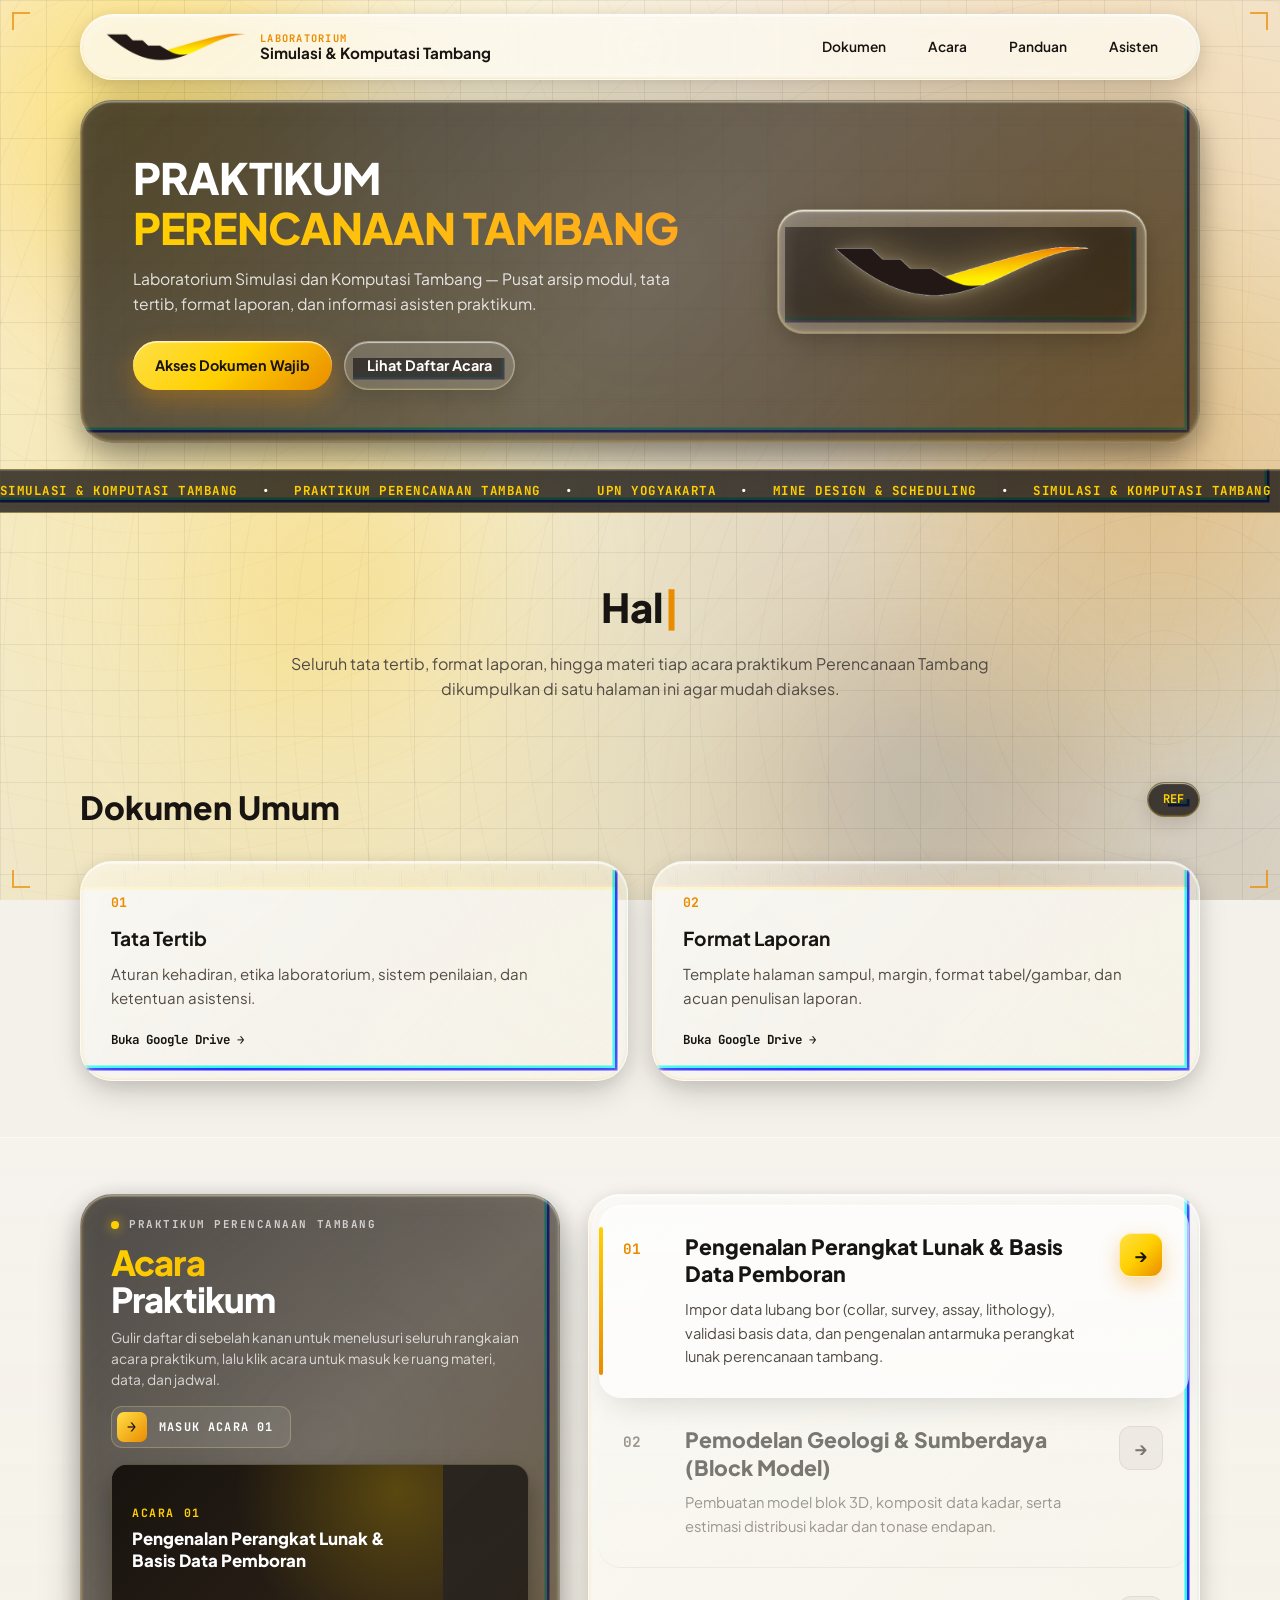
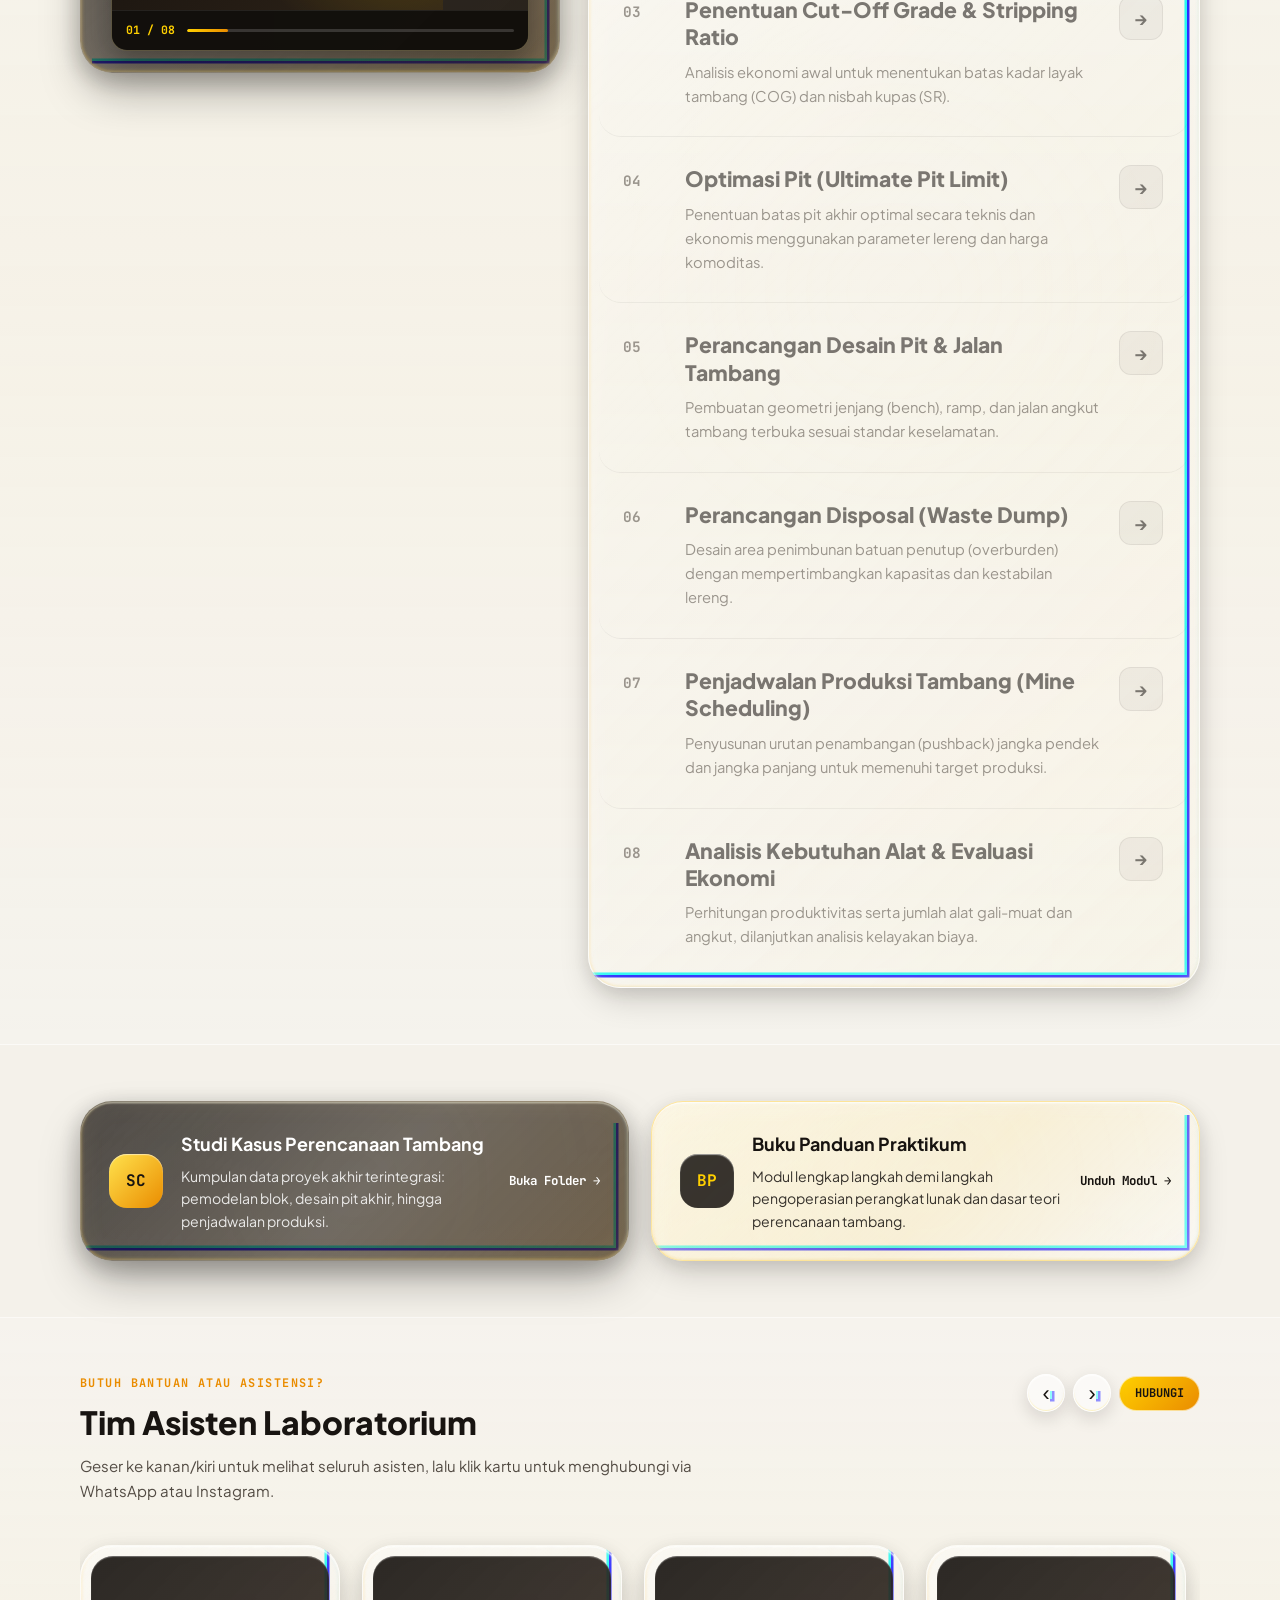
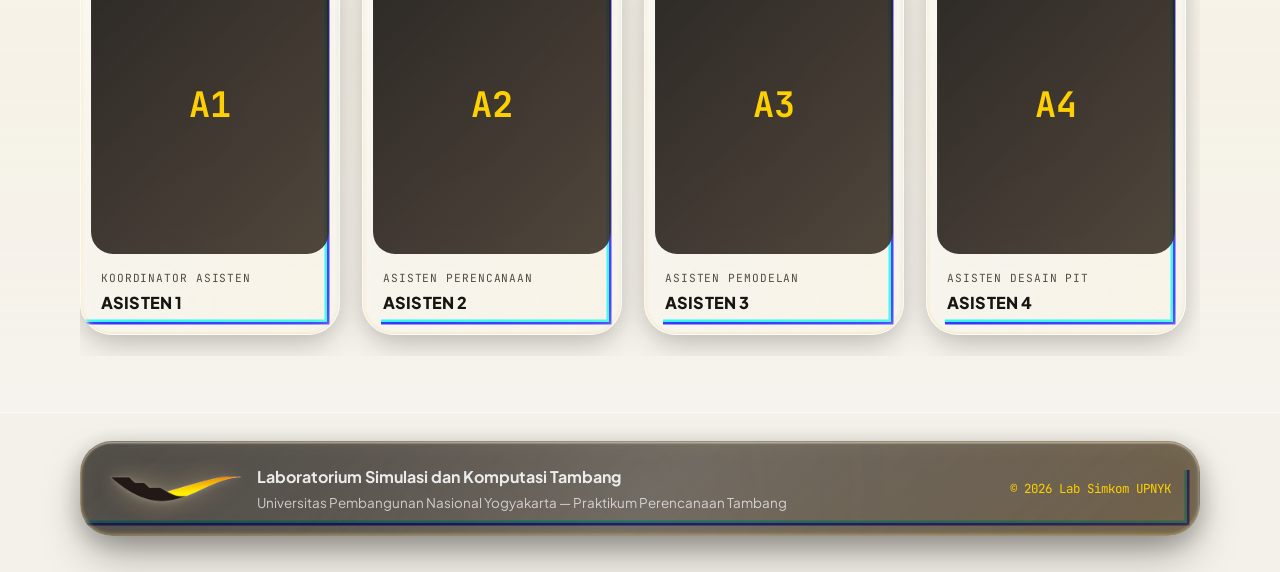
==== commit ca459aaf: "Add files via upload" ====
--- a/index.html
+++ b/index.html
@@ -5,7 +5,7 @@
   <meta name="viewport" content="width=device-width, initial-scale=1.0" />
   <meta name="color-scheme" content="only light" />
   <meta name="google-site-verification" content="trUan8e5d2ZFE9cuDqi2zqMJDxaG5qKQFg_hDj71elA" />
-  <link rel="canonical" href="https://lab-simkom-upnyk.netlify.app/" />
+  <link rel="canonical" href="https://labsimkom-upnyk.github.io/" />
   <title>Laboratorium Simulasi &amp; Komputasi Tambang — UPN Yogyakarta</title>
   <link rel="icon" type="image/png" href="assets/favicon.png" />
   <link rel="apple-touch-icon" href="assets/favicon.png" />
@@ -297,24 +297,50 @@
     </section>
 
     <!-- =========================================================
-         5. SEKILAS TIAP ACARA (PLACEHOLDER PERENCANAAN TAMBANG)
-         Catatan: Daftar acara ini masih placeholder. Edit di script.js (bagian ACARA_LIST)
+         5. ACARA PRAKTIKUM (GAYA STICKY SPLIT ALA PPA)
+         Catatan: Daftar acara & sandi diedit pada file data.js (ACARA_LIST)
          ========================================================= -->
     <section id="acara-showcase" class="section section-alt">
       <div class="container">
-        <div class="section-header reveal">
-          <div>
-            <h2 class="section-title">Sekilas Tiap Acara</h2>
-            <p class="section-subtitle">
-              Klik kotak acara untuk masuk ke halaman khusus tiap acara yang berisi tujuan,
-              PPT materi, data praktikum, dan jadwal praktikum.
-            </p>
-          </div>
-          <span class="section-badge lg-pill">01&ndash;08</span>
-        </div>
-
-        <!-- Daftar acara dirender otomatis oleh script.js agar mudah diedit -->
-        <div id="acara-list" class="acara-list"></div>
+        <div class="acara-split">
+          <!-- Kolom Kiri (Sticky — tetap diam saat bagian kanan digulir) -->
+          <div class="acara-sticky-col">
+            <div class="acara-sticky-card lg-panel lg-dark reveal">
+              <div class="acara-sticky-top">
+                <span class="acara-sticky-dot" aria-hidden="true"></span>
+                <span class="acara-sticky-kicker">PRAKTIKUM PERENCANAAN TAMBANG</span>
+              </div>
+
+              <h2 class="acara-sticky-title">
+                <span>Acara</span> Praktikum
+              </h2>
+
+              <p class="acara-sticky-desc">
+                Gulir daftar di sebelah kanan untuk menelusuri seluruh rangkaian acara praktikum,
+                lalu klik acara untuk masuk ke ruang materi, data, dan jadwal.
+              </p>
+
+              <a id="acara-active-cta" href="acara.html?id=01" class="acara-sticky-cta">
+                <span class="acara-cta-icon" aria-hidden="true">&rarr;</span>
+                <span id="acara-active-cta-text">MASUK ACARA 01</span>
+              </a>
+
+              <!-- Pratinjau visual yang otomatis berubah mengikuti urutan acara saat di-scroll -->
+              <a id="acara-preview-link" href="acara.html?id=01" class="acara-preview-box">
+                <div id="acara-preview-stage" class="acara-preview-stage"></div>
+                <div class="acara-preview-bar">
+                  <span id="acara-preview-counter">01 / 08</span>
+                  <div class="acara-preview-progress">
+                    <div id="acara-preview-progress-fill" class="acara-preview-progress-fill"></div>
+                  </div>
+                </div>
+              </a>
+            </div>
+          </div>
+
+          <!-- Kolom Kanan (Daftar Acara 01–08 yang bergulir) -->
+          <div id="acara-list" class="acara-scroll-list lg-panel"></div>
+        </div>
       </div>
     </section>
 
--- a/style.css
+++ b/style.css
@@ -47,7 +47,7 @@
   color: var(--text);
   background-color: var(--bg);
   line-height: 1.6;
-  overflow-x: hidden;
+  overflow-x: clip;
   position: relative;
 }
 
@@ -871,177 +871,384 @@
 }
 
 /* =========================================================================
-   ACARA SHOWCASE (LIQUID GLASS + KILAU PINGGIR + BLUR TIPIS SAAT HOVER)
+   ACARA SHOWCASE (GAYA STICKY SPLIT ALA PPA — KIRI DIAM, KANAN BERGULIR)
    ========================================================================= */
-.acara-list {
+.acara-split {
+  display: grid;
+  grid-template-columns: minmax(300px, 0.44fr) 0.56fr;
+  gap: 28px;
+  align-items: start;
+}
+
+/* Kolom Kiri (Sticky mengikuti scroll sampai acara terakhir) */
+.acara-sticky-col {
+  position: sticky;
+  top: 84px;
+  align-self: start;
+}
+
+.acara-sticky-card {
+  color: #ffffff;
+  padding: clamp(20px, 2.4vh, 26px) clamp(22px, 2.6vw, 30px);
+  max-height: calc(100vh - 102px);
   display: flex;
   flex-direction: column;
-  gap: 24px;
-}
-
-.acara-item {
-  --mx: 50%;
-  --my: 50%;
-  --lg-light: 0;
+  overflow: hidden;
+}
+
+.acara-sticky-top {
+  display: flex;
+  align-items: center;
+  gap: 10px;
+  margin-bottom: 10px;
+}
+
+.acara-sticky-dot {
+  width: 8px;
+  height: 8px;
+  border-radius: 999px;
+  background: var(--gold-bright);
+  box-shadow: 0 0 12px rgba(255, 208, 0, 0.75);
+}
+
+.acara-sticky-kicker {
+  font-family: var(--font-mono);
+  font-size: 0.68rem;
+  letter-spacing: 0.14em;
+  color: rgba(255, 255, 255, 0.72);
+  font-weight: 700;
+}
+
+.acara-sticky-title {
+  margin: 0 0 10px;
+  font-size: clamp(1.65rem, 2.7vw, 2.3rem);
+  font-weight: 800;
+  line-height: 1.08;
+  letter-spacing: -0.025em;
+  color: #ffffff;
+}
+
+.acara-sticky-title span {
+  display: block;
+  background: linear-gradient(90deg, var(--gold-bright), var(--amber));
+  -webkit-background-clip: text;
+  background-clip: text;
+  color: transparent;
+}
+
+.acara-sticky-desc {
+  margin: 0 0 16px;
+  color: rgba(255, 255, 255, 0.76);
+  font-size: 0.86rem;
+  line-height: 1.5;
+}
+
+/* Tombol CTA ala PPA (kotak panah aksen + label kapital) */
+.acara-sticky-cta {
+  display: inline-flex;
+  align-items: center;
+  align-self: flex-start;
+  gap: 12px;
+  text-decoration: none;
+  color: #ffffff;
+  font-family: var(--font-mono);
+  font-size: 0.74rem;
+  font-weight: 700;
+  letter-spacing: 0.1em;
+  padding: 5px 16px 5px 5px;
+  border-radius: 11px;
+  background: rgba(255, 255, 255, 0.08);
+  border: 1px solid rgba(255, 232, 165, 0.24);
+  margin-bottom: 16px;
+  transition: background 0.28s ease, border-color 0.28s ease, transform 0.28s ease;
+}
+
+.acara-cta-icon {
+  width: 30px;
+  height: 30px;
+  border-radius: 7px;
+  background: linear-gradient(135deg, #ffe047, var(--amber));
+  color: var(--charcoal);
+  display: grid;
+  place-items: center;
+  font-size: 0.95rem;
+  font-weight: 800;
+  transition: transform 0.28s cubic-bezier(0.22, 1, 0.36, 1);
+}
+
+.acara-sticky-cta:hover {
+  background: rgba(255, 255, 255, 0.14);
+  border-color: rgba(255, 208, 0, 0.55);
+  transform: translateY(-2px);
+}
+
+.acara-sticky-cta:hover .acara-cta-icon {
+  transform: translateX(3px);
+}
+
+/* Pratinjau visual dinamis di bawah kolom kiri yang berganti halus saat scroll */
+.acara-preview-box {
+  display: block;
+  text-decoration: none;
+  border-radius: 16px;
+  overflow: hidden;
+  border: 1px solid rgba(255, 232, 165, 0.24);
+  background: rgba(16, 13, 10, 0.72);
+  box-shadow: 0 12px 26px rgba(0, 0, 0, 0.32);
+  transition: transform 0.35s cubic-bezier(0.22, 1, 0.36, 1), border-color 0.3s ease;
+}
+
+.acara-preview-box:hover {
+  transform: scale(1.02);
+  border-color: rgba(255, 208, 0, 0.62);
+}
+
+.acara-preview-stage {
+  position: relative;
+  aspect-ratio: 16 / 7;
+  max-height: 145px;
+  overflow: hidden;
+  background: linear-gradient(135deg, #1b1612 0%, #34281b 100%);
+}
+
+@media (max-height: 720px) and (min-width: 861px) {
+  .acara-sticky-card {
+    padding: 18px 22px;
+  }
+  .acara-sticky-title {
+    font-size: 1.6rem;
+    margin-bottom: 8px;
+  }
+  .acara-sticky-desc {
+    font-size: 0.82rem;
+    margin-bottom: 12px;
+  }
+  .acara-sticky-cta {
+    margin-bottom: 12px;
+  }
+  .acara-preview-stage {
+    max-height: 112px;
+  }
+}
+
+.acara-preview-slide {
+  position: absolute;
+  inset: 0;
+  opacity: 0;
+  transform: scale(1.06) translateY(8px);
+  transition:
+    opacity 0.48s cubic-bezier(0.22, 1, 0.36, 1),
+    transform 0.56s cubic-bezier(0.22, 1, 0.36, 1);
+  pointer-events: none;
+}
+
+.acara-preview-slide.is-active {
+  opacity: 1;
+  transform: scale(1) translateY(0);
+  pointer-events: auto;
+}
+
+.acara-preview-slide img {
+  width: 100%;
+  height: 100%;
+  object-fit: cover;
+  display: block;
+}
+
+.acara-preview-fallback {
+  width: 100%;
+  height: 100%;
+  padding: 18px 20px;
+  display: flex;
+  flex-direction: column;
+  justify-content: center;
+  align-items: flex-start;
+  text-align: left;
+  background:
+    radial-gradient(circle at 86% 18%, rgba(255, 208, 0, 0.24) 0%, transparent 52%),
+    linear-gradient(135deg, rgba(24, 19, 15, 0.96) 0%, rgba(46, 35, 24, 0.92) 100%);
+}
+
+.acara-preview-fallback-num {
+  font-family: var(--font-mono);
+  font-size: 0.72rem;
+  font-weight: 700;
+  letter-spacing: 0.14em;
+  color: var(--gold-bright);
+  margin-bottom: 6px;
+}
+
+.acara-preview-fallback-title {
+  font-size: 1.05rem;
+  font-weight: 800;
+  color: #ffffff;
+  line-height: 1.3;
+}
+
+.acara-preview-bar {
+  display: flex;
+  align-items: center;
+  gap: 12px;
+  padding: 10px 14px;
+  background: rgba(14, 11, 8, 0.84);
+  border-top: 1px solid rgba(255, 255, 255, 0.08);
+}
+
+#acara-preview-counter {
+  font-family: var(--font-mono);
+  font-size: 0.72rem;
+  font-weight: 700;
+  color: var(--gold-bright);
+  white-space: nowrap;
+}
+
+.acara-preview-progress {
+  flex: 1;
+  height: 3px;
+  border-radius: 999px;
+  background: rgba(255, 255, 255, 0.16);
+  overflow: hidden;
+}
+
+.acara-preview-progress-fill {
+  height: 100%;
+  width: 12.5%;
+  border-radius: 999px;
+  background: linear-gradient(90deg, var(--gold-bright), var(--amber));
+  transition: width 0.42s cubic-bezier(0.22, 1, 0.36, 1);
+}
+
+/* Kolom Kanan (Daftar Acara 01–08 bergulir vertikal ala PPA) */
+.acara-scroll-list {
+  display: flex;
+  flex-direction: column;
+  padding: 10px;
+  overflow: hidden;
+}
+
+.acara-row {
   position: relative;
   display: grid;
-  grid-template-columns: 0.9fr 1.1fr;
-  gap: 26px;
-  align-items: center;
-  border-radius: var(--lg-radius);
-  padding: 22px;
-  isolation: isolate;
-}
-
-/* Permukaan Liquid Glass kotak luar acara (terpisah agar dapat diberi blur tipis tanpa memblur kotak ACARA XX) */
-.acara-item::before {
+  grid-template-columns: 44px 1fr 46px;
+  gap: 18px;
+  align-items: start;
+  padding: 28px 24px;
+  text-decoration: none;
+  color: inherit;
+  border-radius: 22px;
+  border-bottom: 1px solid rgba(26, 22, 19, 0.10);
+  opacity: 0.56;
+  transform: translateX(0);
+  transition:
+    opacity 0.38s cubic-bezier(0.22, 1, 0.36, 1),
+    background-color 0.38s ease,
+    transform 0.38s cubic-bezier(0.22, 1, 0.36, 1),
+    box-shadow 0.38s ease,
+    border-color 0.38s ease;
+}
+
+.acara-row:last-child {
+  border-bottom: none;
+}
+
+/* Garis indikator aktif emas di sisi kiri baris */
+.acara-row::before {
   content: "";
   position: absolute;
-  inset: 0;
-  z-index: 0;
-  border-radius: var(--lg-radius);
-  background: linear-gradient(
-    135deg,
-    rgba(255, 255, 255, 0.42) 0%,
-    rgba(255, 255, 255, 0.14) 48%,
-    rgba(255, 248, 228, 0.26) 100%
-  );
-  backdrop-filter: url(#ios-liquid-glass) saturate(var(--lg-saturate));
-  -webkit-backdrop-filter: blur(var(--lg-blur)) saturate(var(--lg-saturate));
-  border: 1px solid rgba(255, 255, 255, 0.58);
+  left: 0;
+  top: 22px;
+  bottom: 22px;
+  width: 3.5px;
+  border-radius: 999px;
+  background: linear-gradient(180deg, var(--gold-bright), var(--amber));
+  transform: scaleY(0);
+  transform-origin: center;
+  transition: transform 0.38s cubic-bezier(0.22, 1, 0.36, 1);
+}
+
+/* State aktif saat di-scroll ke posisi fokus atau saat di-hover */
+.acara-row.is-active,
+.acara-row:hover {
+  opacity: 1;
+  background: rgba(255, 255, 255, 0.62);
   box-shadow:
-    0 14px 34px -6px rgba(20, 16, 12, 0.18),
-    0 4px 18px 2px rgba(20, 16, 12, 0.08),
-    inset 0 1.5px 1.5px rgba(255, 255, 255, 0.85),
-    inset 0 -1.5px 3px rgba(255, 222, 130, 0.26),
-    inset 1.5px 0 3px rgba(255, 206, 118, 0.20),
-    inset -1.5px 0 3px rgba(165, 222, 255, 0.20),
-    inset 0 0 22px rgba(255, 255, 255, 0.22);
-  transition: filter 0.35s ease, background 0.35s ease, border-color 0.35s ease, box-shadow 0.35s ease;
-}
-
-/* Pencaran cahaya halus & lebar yang mengikuti kursor pada kartu acara */
-.acara-item::after {
-  content: "";
-  position: absolute;
-  inset: 0;
-  z-index: 1;
-  border-radius: var(--lg-radius);
-  pointer-events: none;
-  background: radial-gradient(
-    360px circle at var(--mx) var(--my),
-    rgba(255, 255, 255, 0.18) 0%,
-    rgba(255, 250, 236, 0.09) 38%,
-    rgba(255, 246, 220, 0.03) 64%,
-    transparent 85%
-  );
-  opacity: var(--lg-light);
-  transition: opacity 0.35s ease;
-}
-
-.acara-item:hover::before {
-  border-color: rgba(255, 255, 255, 0.88);
-  box-shadow:
-    0 18px 40px -8px rgba(20, 16, 12, 0.24),
-    inset 0 2px 2px rgba(255, 255, 255, 0.94),
-    inset 0 -2px 3px rgba(255, 208, 0, 0.34),
-    inset 0 0 26px rgba(255, 255, 255, 0.28);
-}
-
-/* Efek blur tipis pada kotak kaca luar & teks samping saat kursor masuk ke kotak visual ACARA */
-.acara-item:has(.acara-visual:hover) {
-  z-index: 5;
-}
-
-.acara-item:has(.acara-visual:hover)::before {
-  background: rgba(255, 255, 255, 0.42);
-  filter: blur(2.2px);
-  border-color: rgba(255, 208, 0, 0.48);
-  box-shadow: 0 16px 38px rgba(26, 22, 19, 0.14);
-}
-
-.acara-item.is-reversed .acara-visual {
-  order: 2;
-}
-
-.acara-visual {
-  display: block;
-  text-decoration: none;
-  border-radius: 22px;
-  overflow: hidden;
-  background: rgba(34, 28, 22, 0.88);
-  aspect-ratio: 16 / 10;
-  position: relative;
-  z-index: 2;
-  isolation: isolate;
-  border: 1px solid rgba(255, 255, 255, 0.16);
-  box-shadow:
-    0 10px 24px rgba(18, 14, 10, 0.24),
-    inset 0 1px 1px rgba(255, 255, 255, 0.32);
-  transition: transform 0.35s cubic-bezier(0.22, 1, 0.36, 1), box-shadow 0.35s ease;
-  will-change: transform;
-}
-
-/* Garis diagonal bercahaya yang menyapu dari kiri kotak ACARA saat hover */
-.acara-visual::after {
-  content: "";
-  position: absolute;
-  top: -10%;
-  left: -75%;
-  width: 55%;
-  height: 120%;
-  z-index: 3;
-  pointer-events: none;
-  background: linear-gradient(
-    90deg,
-    transparent 0%,
-    rgba(255, 255, 255, 0.08) 30%,
-    rgba(255, 255, 255, 0.32) 50%,
-    rgba(255, 255, 255, 0.08) 70%,
-    transparent 100%
-  );
-  transform: translateX(0) skewX(-22deg);
-  opacity: 0;
-}
-
-.acara-visual:hover {
-  transform: scale(1.045);
-  box-shadow:
-    0 18px 38px rgba(26, 22, 19, 0.30),
-    inset 0 1px 1px rgba(255, 255, 255, 0.36);
-}
-
-.acara-visual:hover::after {
-  animation: acara-diagonal-sheen 1.55s cubic-bezier(0.35, 0, 0.25, 1) forwards;
-}
-
-@keyframes acara-diagonal-sheen {
-  0% {
-    transform: translateX(0) skewX(-22deg);
-    opacity: 0;
-  }
-  15% {
-    opacity: 1;
-  }
-  85% {
-    opacity: 1;
-  }
-  100% {
-    transform: translateX(340%) skewX(-22deg);
-    opacity: 0;
-  }
-}
-
-.acara-visual img {
-  position: relative;
-  z-index: 1;
-  width: 100%;
-  height: 100%;
-  border-radius: 21px;
-  object-fit: cover;
-  display: block;
-}
-
+    0 14px 32px -12px rgba(20, 16, 12, 0.16),
+    inset 0 1px 1px rgba(255, 255, 255, 0.88);
+  border-bottom-color: transparent;
+}
+
+.acara-row.is-active::before,
+.acara-row:hover::before {
+  transform: scaleY(1);
+}
+
+.acara-row:hover {
+  transform: translateX(4px);
+}
+
+.acara-row-num {
+  font-family: var(--font-mono);
+  font-size: 0.9rem;
+  font-weight: 700;
+  color: var(--text-muted);
+  padding-top: 4px;
+  transition: color 0.3s ease;
+}
+
+.acara-row.is-active .acara-row-num,
+.acara-row:hover .acara-row-num {
+  color: var(--amber);
+}
+
+.acara-row-content h3 {
+  margin: 0 0 10px;
+  font-size: clamp(1.12rem, 1.8vw, 1.32rem);
+  font-weight: 800;
+  color: var(--charcoal);
+  line-height: 1.3;
+  transition: color 0.25s ease;
+}
+
+.acara-row-content p {
+  margin: 0;
+  color: var(--text-muted);
+  font-size: 0.92rem;
+  line-height: 1.62;
+}
+
+/* Kotak ikon kanan ala PPA (berubah menyala emas saat aktif/hover) */
+.acara-row-badge {
+  width: 44px;
+  height: 44px;
+  border-radius: 12px;
+  display: grid;
+  place-items: center;
+  background: rgba(26, 22, 19, 0.08);
+  color: var(--charcoal);
+  border: 1px solid rgba(26, 22, 19, 0.12);
+  font-size: 1.1rem;
+  font-weight: 700;
+  transition:
+    background 0.32s ease,
+    color 0.32s ease,
+    border-color 0.32s ease,
+    transform 0.32s cubic-bezier(0.22, 1, 0.36, 1),
+    box-shadow 0.32s ease;
+}
+
+.acara-row.is-active .acara-row-badge,
+.acara-row:hover .acara-row-badge {
+  background: linear-gradient(135deg, #ffe047 0%, var(--gold-bright) 48%, var(--amber) 100%);
+  color: var(--charcoal);
+  border-color: rgba(255, 255, 255, 0.72);
+  box-shadow: 0 8px 20px rgba(234, 140, 0, 0.32);
+}
+
+.acara-row:hover .acara-row-badge {
+  transform: translateX(3px) scale(1.06);
+}
+
+/* Tetap dipertahankan untuk placeholder visual di halaman ruang acara (acara.html) */
 .acara-placeholder-graphic {
   position: relative;
   z-index: 1;
@@ -1891,11 +2098,18 @@
     text-align: left;
     align-items: flex-start;
   }
-  .acara-item {
+  .acara-split {
     grid-template-columns: 1fr;
-  }
-  .acara-item.is-reversed .acara-visual {
-    order: 0;
+    gap: 20px;
+  }
+  .acara-sticky-col {
+    position: static;
+  }
+  .acara-row {
+    opacity: 1;
+    grid-template-columns: 34px 1fr 40px;
+    gap: 12px;
+    padding: 20px 16px;
   }
 }
 
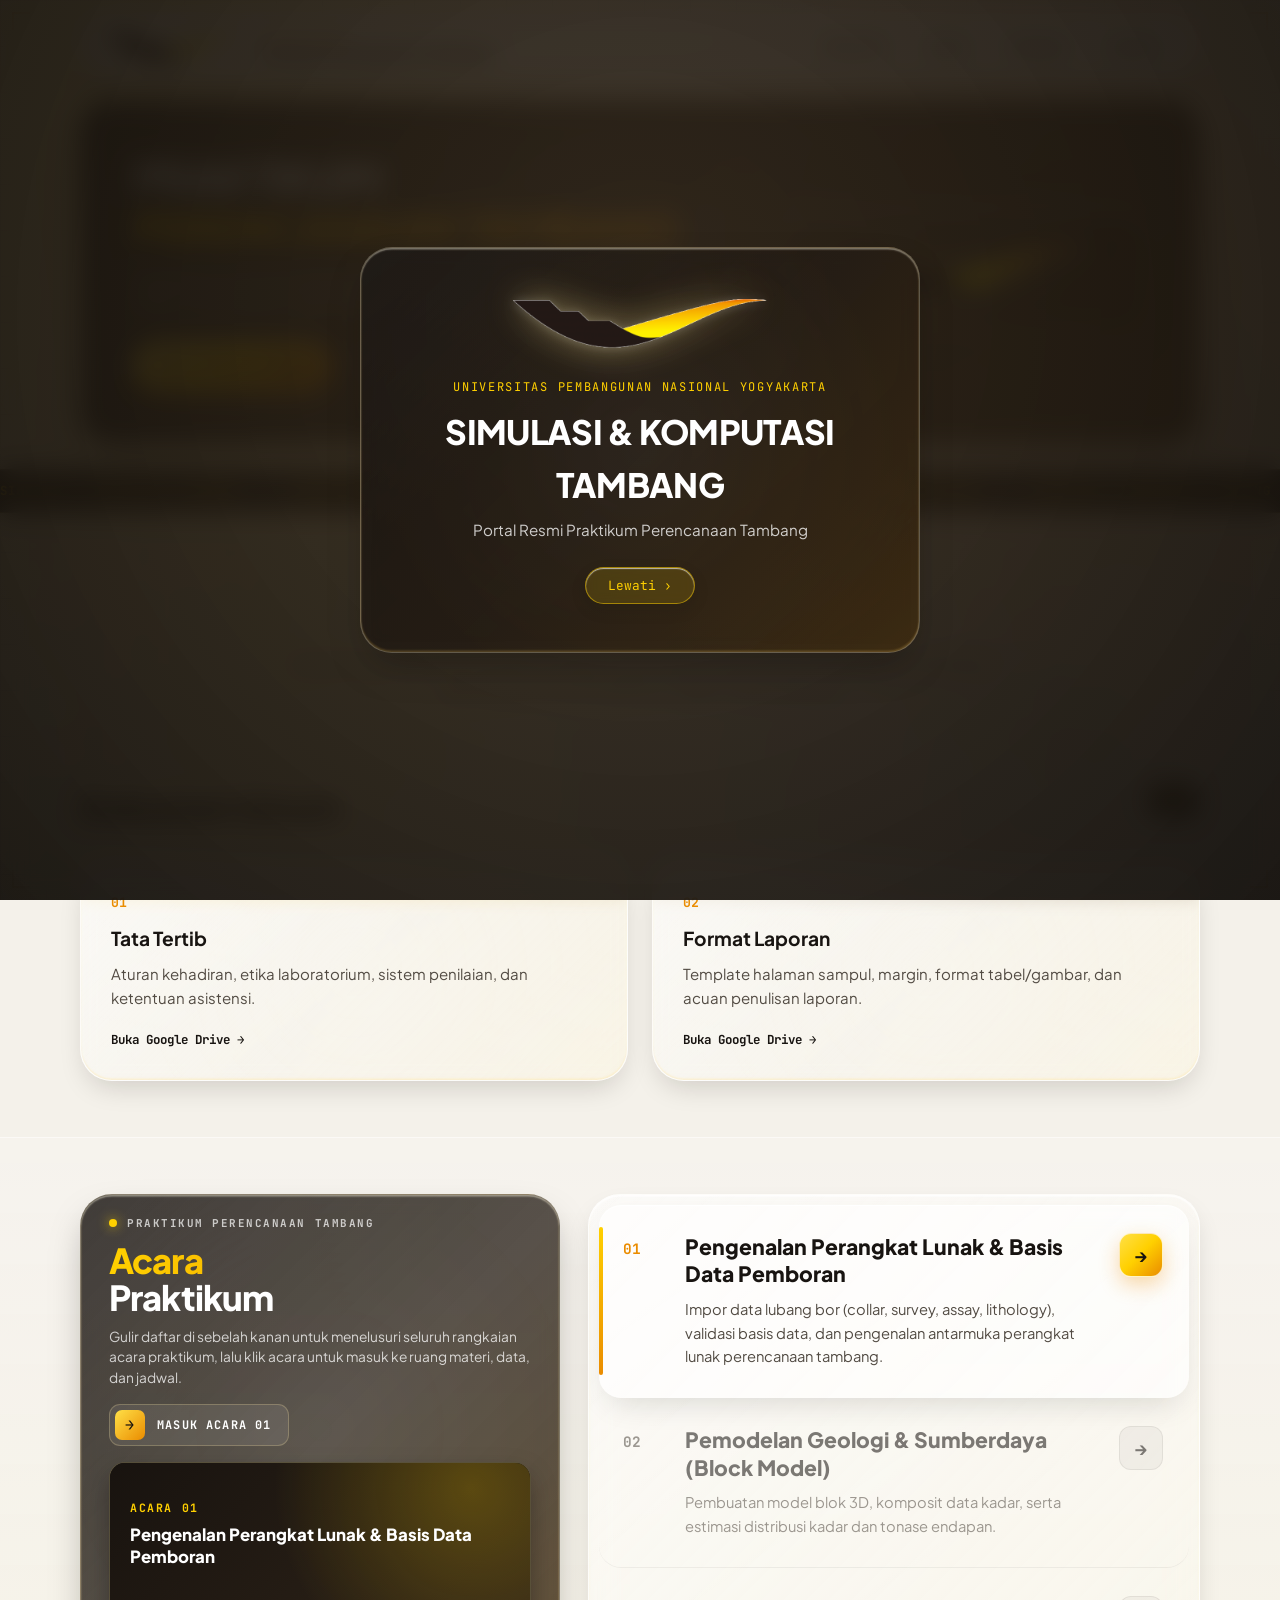
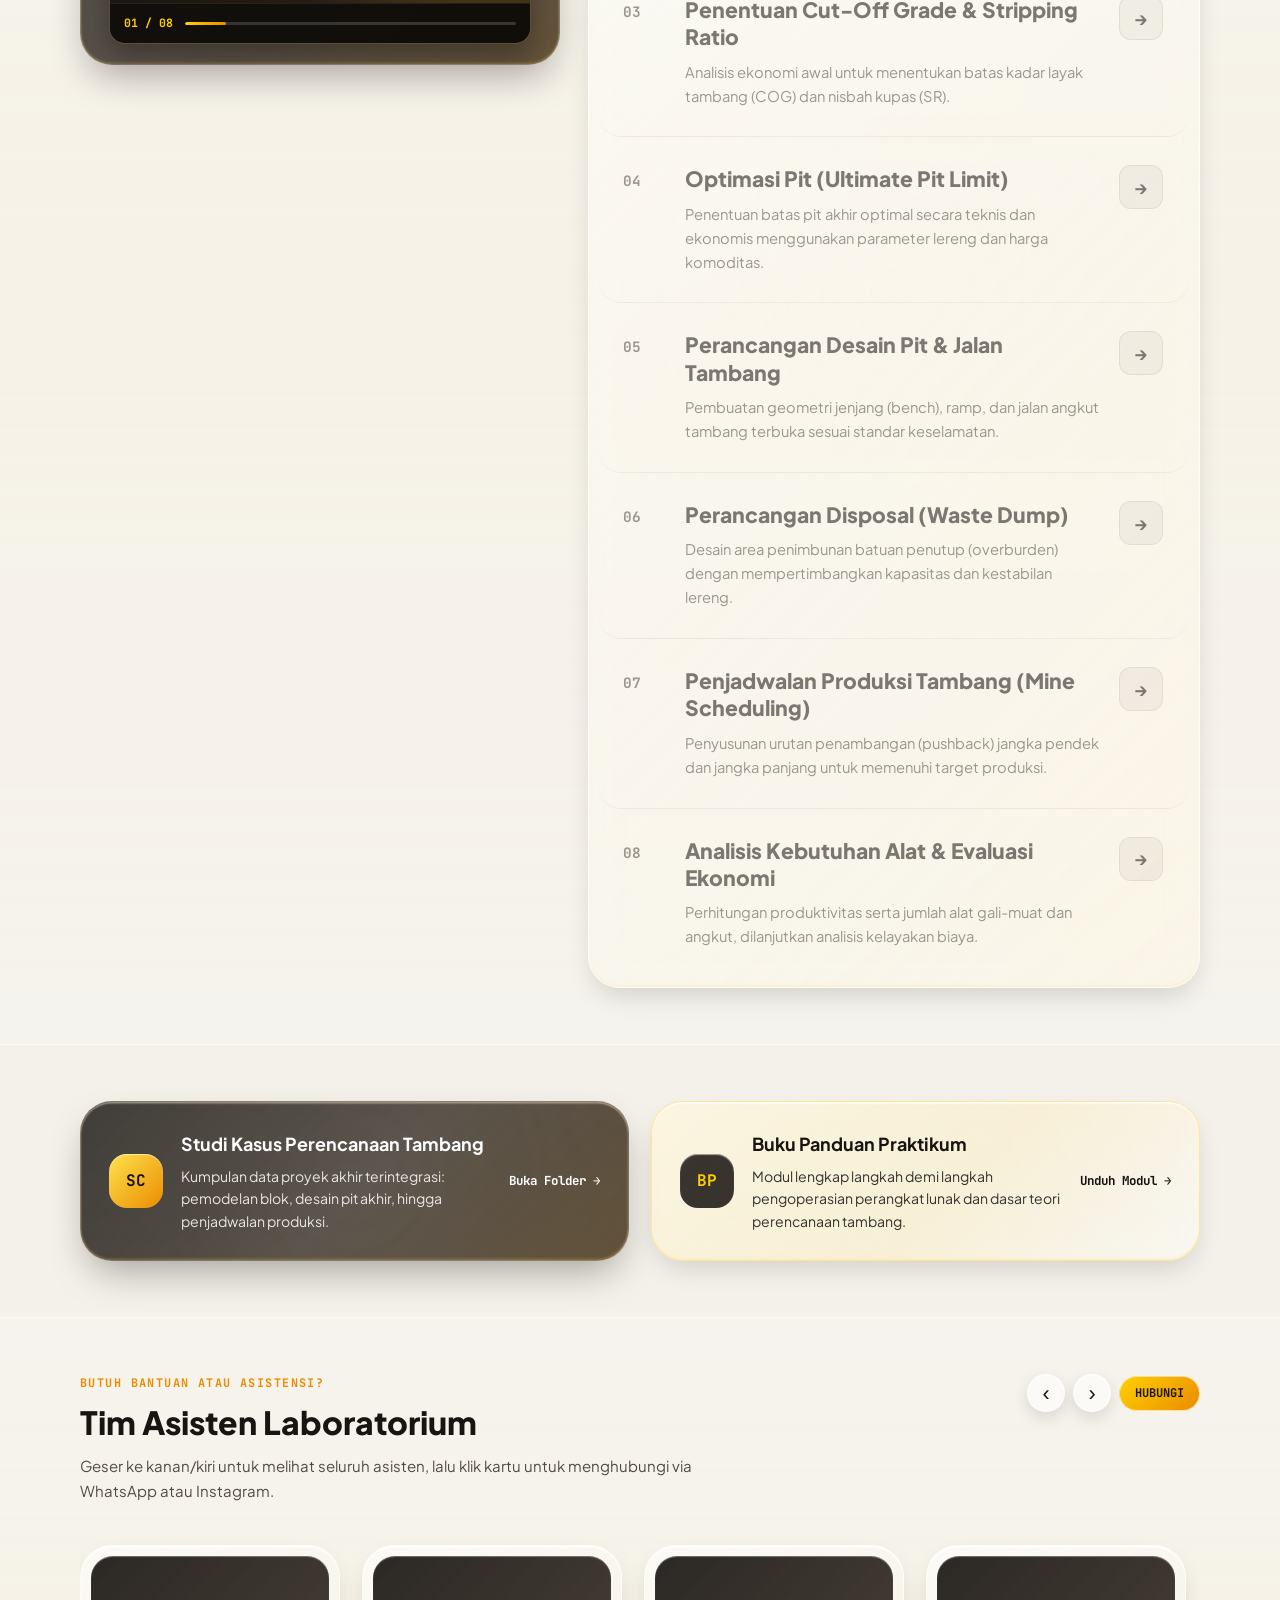
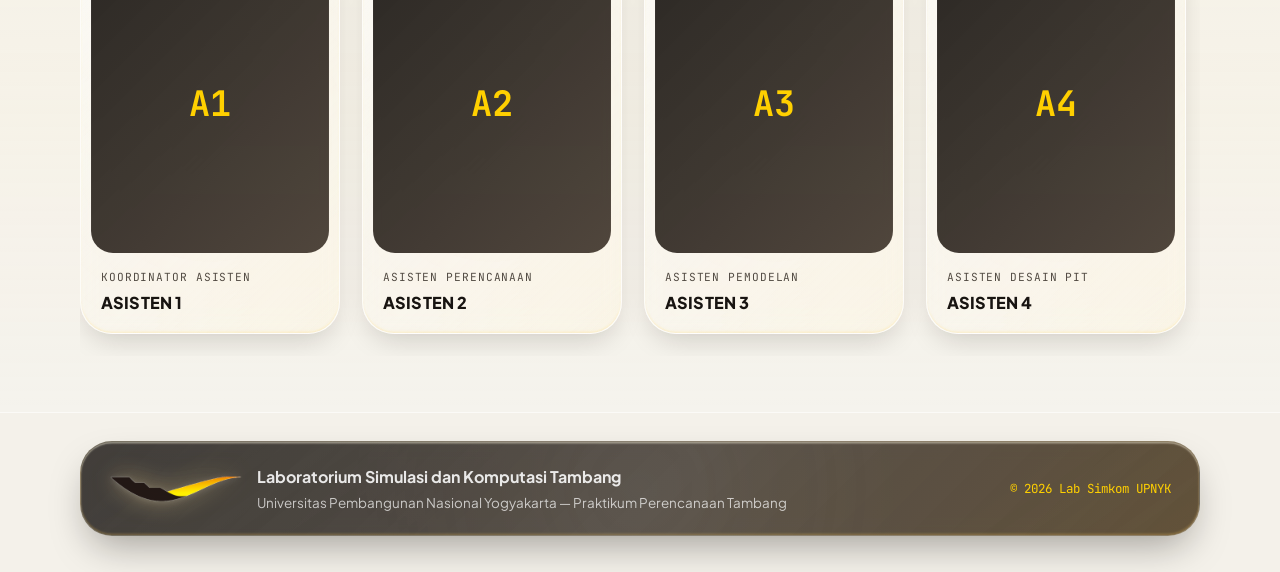
==== commit e14f75c9: "Add files via upload" ====
--- a/index.html
+++ b/index.html
@@ -22,92 +22,8 @@
   <link rel="stylesheet" href="style.css" />
 </head>
 <body>
-  <!-- =========================================================
-       FILTER OPTIK LIQUID GLASS (SVG Refraction + Chromatic Aberration)
-       Digerakkan otomatis oleh LIQUID_GLASS_CONFIG di script.js
-       ========================================================= -->
-  <svg class="lg-svg-defs" aria-hidden="true" width="0" height="0" focusable="false">
-    <defs>
-      <filter id="ios-liquid-glass" x="-10%" y="-10%" width="120%" height="120%" color-interpolation-filters="sRGB">
-        <!-- Peta refraksi lensa bevel (Z-Radius: 30, Corner Radius: 32, Bevel Mode: 0) -->
-        <feImage
-          id="lg-displacement-image"
-          href=""
-          x="0%"
-          y="0%"
-          width="100%"
-          height="100%"
-          preserveAspectRatio="none"
-          result="dispMap"
-        />
-
-        <!-- Refraksi Kanal Merah (Chromatic Aberration +0.055) -->
-        <feDisplacementMap
-          id="lg-disp-r"
-          in="SourceGraphic"
-          in2="dispMap"
-          scale="28"
-          xChannelSelector="R"
-          yChannelSelector="G"
-          result="dispR"
-        />
-        <feColorMatrix
-          in="dispR"
-          type="matrix"
-          values="1 0 0 0 0  0 0 0 0 0  0 0 0 0 0  0 0 0 1 0"
-          result="redCh"
-        />
-
-        <!-- Refraksi Kanal Hijau (Refraction: 0.88) -->
-        <feDisplacementMap
-          id="lg-disp-g"
-          in="SourceGraphic"
-          in2="dispMap"
-          scale="24"
-          xChannelSelector="R"
-          yChannelSelector="G"
-          result="dispG"
-        />
-        <feColorMatrix
-          in="dispG"
-          type="matrix"
-          values="0 0 0 0 0  0 1 0 0 0  0 0 0 0 0  0 0 0 1 0"
-          result="greenCh"
-        />
-
-        <!-- Refraksi Kanal Biru (Chromatic Aberration -0.055) -->
-        <feDisplacementMap
-          id="lg-disp-b"
-          in="SourceGraphic"
-          in2="dispMap"
-          scale="20"
-          xChannelSelector="R"
-          yChannelSelector="G"
-          result="dispB"
-        />
-        <feColorMatrix
-          in="dispB"
-          type="matrix"
-          values="0 0 0 0 0  0 0 0 0 0  0 0 1 0 0  0 0 0 1 0"
-          result="blueCh"
-        />
-
-        <!-- Gabungkan kembali kanal RGB yang terbias -->
-        <feBlend in="redCh" in2="greenCh" mode="screen" result="rg" />
-        <feBlend in="rg" in2="blueCh" mode="screen" result="rgbRefracted" />
-
-        <!-- Saturation (+0.05 -> 1.05) & Blur Amount: 0 -->
-        <feColorMatrix id="lg-saturate" in="rgbRefracted" type="saturate" values="1.05" />
-      </filter>
-    </defs>
-  </svg>
-
-  <!-- Latar atmosfer cair (orb emas, amber, & kontur tambang agar efek pembiasan kaca terlihat jelas) -->
+  <!-- Latar atmosfer cair (gradien statis ringan tanpa filter blur animasi agar tetap 60fps) -->
   <div class="ambient-backdrop" aria-hidden="true">
-    <div class="ambient-orb orb-1"></div>
-    <div class="ambient-orb orb-2"></div>
-    <div class="ambient-orb orb-3"></div>
-    <div class="ambient-orb orb-4"></div>
     <div class="ambient-topo"></div>
   </div>
 
--- a/style.css
+++ b/style.css
@@ -59,7 +59,7 @@
 }
 
 /* =========================================================================
-   LATAR ATMOSFER & BLUEPRINT (Membuat pembiasan Liquid Glass terlihat nyata)
+   LATAR ATMOSFER & BLUEPRINT (Optimal GPU: gradien statis tanpa animasi blur)
    ========================================================================= */
 .ambient-backdrop {
   position: fixed;
@@ -68,28 +68,28 @@
   overflow: hidden;
   pointer-events: none;
   background:
-    radial-gradient(circle at 12% 14%, rgba(255, 214, 70, 0.34) 0%, transparent 44%),
-    radial-gradient(circle at 86% 22%, rgba(234, 140, 0, 0.24) 0%, transparent 46%),
-    radial-gradient(circle at 22% 76%, rgba(255, 208, 0, 0.22) 0%, transparent 48%),
-    radial-gradient(circle at 82% 84%, rgba(44, 38, 33, 0.16) 0%, transparent 48%),
+    radial-gradient(circle at 10% 12%, rgba(255, 214, 48, 0.42) 0%, transparent 42%),
+    radial-gradient(circle at 88% 24%, rgba(234, 140, 0, 0.28) 0%, transparent 44%),
+    radial-gradient(circle at 18% 78%, rgba(255, 206, 36, 0.26) 0%, transparent 46%),
+    radial-gradient(circle at 84% 86%, rgba(44, 38, 33, 0.18) 0%, transparent 46%),
     linear-gradient(160deg, #faf7f0 0%, #f1ece0 52%, #e9e2d2 100%);
 }
 
-/* Grid teknik 46x46px di belakang kaca agar tepian lensa membelokkan garis grid */
+/* Grid teknik 46x46px di belakang kaca */
 .ambient-backdrop::after {
   content: "";
   position: absolute;
   inset: 0;
   background-image:
-    linear-gradient(to right, rgba(26, 22, 19, 0.065) 1px, transparent 1px),
-    linear-gradient(to bottom, rgba(26, 22, 19, 0.065) 1px, transparent 1px);
+    linear-gradient(to right, rgba(26, 22, 19, 0.06) 1px, transparent 1px),
+    linear-gradient(to bottom, rgba(26, 22, 19, 0.06) 1px, transparent 1px);
   background-size: 46px 46px;
 }
 
 .ambient-topo {
   position: absolute;
-  inset: -10%;
-  opacity: 0.42;
+  inset: 0;
+  opacity: 0.38;
   background-image:
     repeating-radial-gradient(
       circle at 18% 28%,
@@ -107,57 +107,9 @@
     );
 }
 
-.ambient-orb {
-  position: absolute;
-  border-radius: 999px;
-  filter: blur(55px);
-  opacity: 0.65;
-  animation: orb-float 16s ease-in-out infinite alternate;
-}
-
-.orb-1 {
-  width: 440px;
-  height: 440px;
-  top: -110px;
-  left: -80px;
-  background: radial-gradient(circle, rgba(255, 214, 0, 0.55), rgba(234, 140, 0, 0.14) 70%);
-}
-
-.orb-2 {
-  width: 520px;
-  height: 520px;
-  top: 26%;
-  right: -140px;
-  background: radial-gradient(circle, rgba(234, 140, 0, 0.36), rgba(255, 208, 0, 0.08) 70%);
-  animation-delay: -5s;
-}
-
-.orb-3 {
-  width: 460px;
-  height: 460px;
-  bottom: 10%;
-  left: 8%;
-  background: radial-gradient(circle, rgba(255, 200, 30, 0.36), rgba(255, 255, 255, 0.15) 70%);
-  animation-delay: -9s;
-}
-
-.orb-4 {
-  width: 380px;
-  height: 380px;
-  bottom: -90px;
-  right: 14%;
-  background: radial-gradient(circle, rgba(35, 28, 22, 0.24), rgba(234, 140, 0, 0.16) 70%);
-  animation-delay: -12s;
-}
-
-@keyframes orb-float {
-  0% { transform: translate3d(0, 0, 0) scale(1); }
-  100% { transform: translate3d(26px, -22px, 0) scale(1.06); }
-}
-
 /* =========================================================================
-   KOMPONEN INTI iOS LIQUID GLASS (.lg-panel)
-   Cahaya kursor terpencar halus pada permukaan & tepi kaca yang dilewati
+   KOMPONEN INTI iOS LIQUID GLASS (.lg-panel) — Dioptimalkan 60fps
+   Menggunakan GPU-accelerated backdrop-filter native (tanpa SVG readback berat)
    ========================================================================= */
 .lg-panel {
   --mx: 50%;
@@ -167,23 +119,17 @@
   border-radius: var(--lg-radius);
   background: linear-gradient(
     135deg,
-    rgba(255, 255, 255, 0.42) 0%,
-    rgba(255, 255, 255, 0.14) 48%,
-    rgba(255, 248, 228, 0.26) 100%
+    rgba(255, 255, 255, 0.56) 0%,
+    rgba(255, 252, 245, 0.30) 50%,
+    rgba(255, 248, 228, 0.44) 100%
   );
-  /* Pembiasan optik nyata (SVG displacement + RGB chromatic aberration, Blur Amount: 0) */
-  backdrop-filter: url(#ios-liquid-glass) saturate(var(--lg-saturate));
-  -webkit-backdrop-filter: blur(var(--lg-blur)) saturate(var(--lg-saturate));
-  border: 1px solid rgba(255, 255, 255, 0.56);
-  /* Fresnel (2) + Edge Highlight (0.53) + Shadow (0.3 / spread 10px) */
+  backdrop-filter: blur(8px) saturate(1.14);
+  -webkit-backdrop-filter: blur(8px) saturate(1.14);
+  border: 1px solid rgba(255, 255, 255, 0.65);
   box-shadow:
-    0 14px 34px -6px rgba(20, 16, 12, 0.20),
-    0 4px 18px 2px rgba(20, 16, 12, 0.08),
-    inset 0 1.5px 1.5px rgba(255, 255, 255, 0.85),
-    inset 0 -1.5px 3px rgba(255, 222, 130, 0.26),
-    inset 1.5px 0 3px rgba(255, 206, 118, 0.20),
-    inset -1.5px 0 3px rgba(165, 222, 255, 0.20),
-    inset 0 0 22px rgba(255, 255, 255, 0.22);
+    0 12px 28px -8px rgba(20, 16, 12, 0.18),
+    inset 0 1.5px 1.5px rgba(255, 255, 255, 0.90),
+    inset 0 -1.5px 2px rgba(255, 220, 125, 0.28);
   isolation: isolate;
 }
 
@@ -197,10 +143,10 @@
   pointer-events: none;
   z-index: 3;
   background: radial-gradient(
-    360px circle at var(--mx) var(--my),
-    rgba(255, 255, 255, 0.58) 0%,
-    rgba(255, 248, 226, 0.30) 28%,
-    rgba(255, 255, 255, 0.10) 58%,
+    340px circle at var(--mx) var(--my),
+    rgba(255, 255, 255, 0.56) 0%,
+    rgba(255, 248, 226, 0.26) 30%,
+    rgba(255, 255, 255, 0.08) 60%,
     transparent 85%
   );
   -webkit-mask:
@@ -212,7 +158,7 @@
     linear-gradient(#fff 0 0);
   mask-composite: exclude;
   opacity: var(--lg-light);
-  transition: opacity 0.35s ease;
+  transition: opacity 0.3s ease;
 }
 
 /* Lapisan 2: Pencaran cahaya lembut dengan radius lebar di dalam permukaan kaca */
@@ -225,21 +171,20 @@
   z-index: 1;
   background:
     radial-gradient(
-      360px circle at var(--mx) var(--my),
+      340px circle at var(--mx) var(--my),
       rgba(255, 255, 255, 0.20) 0%,
-      rgba(255, 250, 236, 0.10) 35%,
-      rgba(255, 246, 220, 0.04) 62%,
-      transparent 84%
+      rgba(255, 250, 236, 0.09) 38%,
+      transparent 78%
     ),
     linear-gradient(
       145deg,
-      rgba(255, 255, 255, 0.18) 0%,
-      transparent 36%,
+      rgba(255, 255, 255, 0.16) 0%,
+      transparent 38%,
       transparent 74%,
       rgba(255, 242, 200, 0.10) 100%
     );
   opacity: calc(0.28 + var(--lg-light) * 0.72);
-  transition: opacity 0.35s ease;
+  transition: opacity 0.3s ease;
 }
 
 .lg-panel > * {
@@ -251,27 +196,23 @@
 .lg-panel.lg-dark {
   background: linear-gradient(
     135deg,
-    rgba(24, 20, 17, 0.78) 0%,
-    rgba(38, 30, 22, 0.66) 52%,
-    rgba(62, 43, 18, 0.74) 100%
+    rgba(24, 20, 17, 0.84) 0%,
+    rgba(38, 30, 22, 0.76) 52%,
+    rgba(62, 43, 18, 0.82) 100%
   );
   border: 1px solid rgba(255, 242, 206, 0.30);
   box-shadow:
-    0 22px 46px -8px rgba(14, 11, 8, 0.38),
-    0 6px 20px 4px rgba(14, 11, 8, 0.16),
+    0 18px 38px -10px rgba(14, 11, 8, 0.36),
     inset 0 1.5px 1.5px rgba(255, 248, 226, 0.44),
-    inset 0 -2px 3px rgba(255, 204, 82, 0.22),
-    inset 2px 0 3px rgba(255, 214, 96, 0.14),
-    inset -2px 0 3px rgba(148, 214, 255, 0.16),
-    inset 0 0 26px rgba(255, 232, 165, 0.08);
+    inset 0 -1.5px 2px rgba(255, 204, 82, 0.22);
 }
 
 .lg-panel.lg-dark::before {
   background: radial-gradient(
-    380px circle at var(--mx) var(--my),
-    rgba(255, 255, 255, 0.55) 0%,
-    rgba(255, 234, 170, 0.28) 30%,
-    rgba(255, 255, 255, 0.08) 60%,
+    360px circle at var(--mx) var(--my),
+    rgba(255, 255, 255, 0.52) 0%,
+    rgba(255, 234, 170, 0.26) 32%,
+    rgba(255, 255, 255, 0.08) 62%,
     transparent 86%
   );
 }
@@ -279,11 +220,10 @@
 .lg-panel.lg-dark::after {
   background:
     radial-gradient(
-      380px circle at var(--mx) var(--my),
+      360px circle at var(--mx) var(--my),
       rgba(255, 255, 255, 0.13) 0%,
-      rgba(255, 236, 178, 0.06) 38%,
-      rgba(255, 236, 178, 0.02) 66%,
-      transparent 86%
+      rgba(255, 236, 178, 0.06) 40%,
+      transparent 80%
     ),
     linear-gradient(
       145deg,
@@ -296,12 +236,11 @@
 
 /* Pil kaca kecil (badge, tombol kaca) */
 .lg-pill {
-  backdrop-filter: url(#ios-liquid-glass) saturate(1.08);
-  -webkit-backdrop-filter: blur(2px) saturate(1.1);
+  backdrop-filter: blur(6px) saturate(1.1);
+  -webkit-backdrop-filter: blur(6px) saturate(1.1);
   box-shadow:
-    0 6px 18px rgba(20, 16, 12, 0.14),
-    inset 0 1px 1px rgba(255, 255, 255, 0.65),
-    inset 0 -1px 1px rgba(255, 208, 0, 0.22);
+    0 6px 16px rgba(20, 16, 12, 0.12),
+    inset 0 1px 1px rgba(255, 255, 255, 0.65);
 }
 
 .container {
@@ -656,9 +595,7 @@
 
 .marquee-bar {
   margin-top: 26px;
-  background: rgba(24, 20, 17, 0.78);
-  backdrop-filter: url(#ios-liquid-glass) saturate(1.08);
-  -webkit-backdrop-filter: blur(4px) saturate(1.1);
+  background: rgba(24, 20, 17, 0.86);
   color: var(--gold-bright);
   padding: 11px 0;
   overflow: hidden;
@@ -814,7 +751,7 @@
   color: inherit;
   display: flex;
   flex-direction: column;
-  will-change: transform, box-shadow;
+  will-change: auto;
   transition:
     transform 0.36s cubic-bezier(0.22, 1, 0.36, 1),
     box-shadow 0.36s cubic-bezier(0.22, 1, 0.36, 1),
@@ -883,14 +820,14 @@
 /* Kolom Kiri (Sticky mengikuti scroll sampai acara terakhir) */
 .acara-sticky-col {
   position: sticky;
-  top: 84px;
+  top: 96px;
   align-self: start;
 }
 
 .acara-sticky-card {
   color: #ffffff;
-  padding: clamp(20px, 2.4vh, 26px) clamp(22px, 2.6vw, 30px);
-  max-height: calc(100vh - 102px);
+  padding: clamp(18px, 2.2vh, 24px) clamp(22px, 2.5vw, 28px);
+  max-height: calc(100vh - 114px);
   display: flex;
   flex-direction: column;
   overflow: hidden;
@@ -1005,18 +942,18 @@
 
 .acara-preview-stage {
   position: relative;
-  aspect-ratio: 16 / 7;
-  max-height: 145px;
+  width: 100%;
+  height: 140px;
   overflow: hidden;
   background: linear-gradient(135deg, #1b1612 0%, #34281b 100%);
 }
 
 @media (max-height: 720px) and (min-width: 861px) {
   .acara-sticky-card {
-    padding: 18px 22px;
+    padding: 16px 22px;
   }
   .acara-sticky-title {
-    font-size: 1.6rem;
+    font-size: 1.55rem;
     margin-bottom: 8px;
   }
   .acara-sticky-desc {
@@ -1027,7 +964,7 @@
     margin-bottom: 12px;
   }
   .acara-preview-stage {
-    max-height: 112px;
+    height: 108px;
   }
 }
 
@@ -1035,15 +972,18 @@
   position: absolute;
   inset: 0;
   opacity: 0;
-  transform: scale(1.06) translateY(8px);
+  visibility: hidden;
+  transform: scale(1.03) translateY(6px);
   transition:
-    opacity 0.48s cubic-bezier(0.22, 1, 0.36, 1),
-    transform 0.56s cubic-bezier(0.22, 1, 0.36, 1);
+    opacity 0.22s ease,
+    transform 0.28s cubic-bezier(0.22, 1, 0.36, 1),
+    visibility 0.22s ease;
   pointer-events: none;
 }
 
 .acara-preview-slide.is-active {
   opacity: 1;
+  visibility: visible;
   transform: scale(1) translateY(0);
   pointer-events: auto;
 }
@@ -1119,11 +1059,20 @@
 }
 
 /* Kolom Kanan (Daftar Acara 01–08 bergulir vertikal ala PPA) */
+/* Memakai frosted glass halus tanpa SVG displacement map agar panel tinggi bebas glitch saat scroll */
 .acara-scroll-list {
   display: flex;
   flex-direction: column;
   padding: 10px;
   overflow: hidden;
+  background: linear-gradient(
+    135deg,
+    rgba(255, 255, 255, 0.56) 0%,
+    rgba(255, 252, 244, 0.38) 52%,
+    rgba(255, 248, 230, 0.48) 100%
+  );
+  backdrop-filter: blur(14px) saturate(1.15);
+  -webkit-backdrop-filter: blur(14px) saturate(1.15);
 }
 
 .acara-row {
@@ -1348,7 +1297,7 @@
   padding: 28px;
   text-decoration: none;
   color: inherit;
-  will-change: transform, box-shadow;
+  will-change: auto;
   transition:
     transform 0.36s cubic-bezier(0.22, 1, 0.36, 1),
     box-shadow 0.36s cubic-bezier(0.22, 1, 0.36, 1),
@@ -1503,7 +1452,7 @@
   text-align: left;
   padding: 10px;
   font-family: inherit;
-  will-change: transform, box-shadow;
+  will-change: auto;
   transition:
     transform 0.36s cubic-bezier(0.22, 1, 0.36, 1),
     box-shadow 0.36s cubic-bezier(0.22, 1, 0.36, 1),
@@ -1588,9 +1537,9 @@
   inset: 0;
   z-index: 4;
   border-radius: inherit;
-  background: rgba(22, 18, 15, 0.84);
-  backdrop-filter: blur(8px) saturate(1.1);
-  -webkit-backdrop-filter: blur(8px) saturate(1.1);
+  background: rgba(18, 15, 12, 0.95);
+  backdrop-filter: blur(12px) saturate(1.1);
+  -webkit-backdrop-filter: blur(12px) saturate(1.1);
   display: flex;
   flex-direction: column;
   justify-content: center;
@@ -2027,7 +1976,7 @@
   padding: 22px 26px;
   text-decoration: none;
   color: inherit;
-  will-change: transform, box-shadow;
+  will-change: auto;
   transition:
     transform 0.34s cubic-bezier(0.22, 1, 0.36, 1),
     box-shadow 0.34s cubic-bezier(0.22, 1, 0.36, 1),
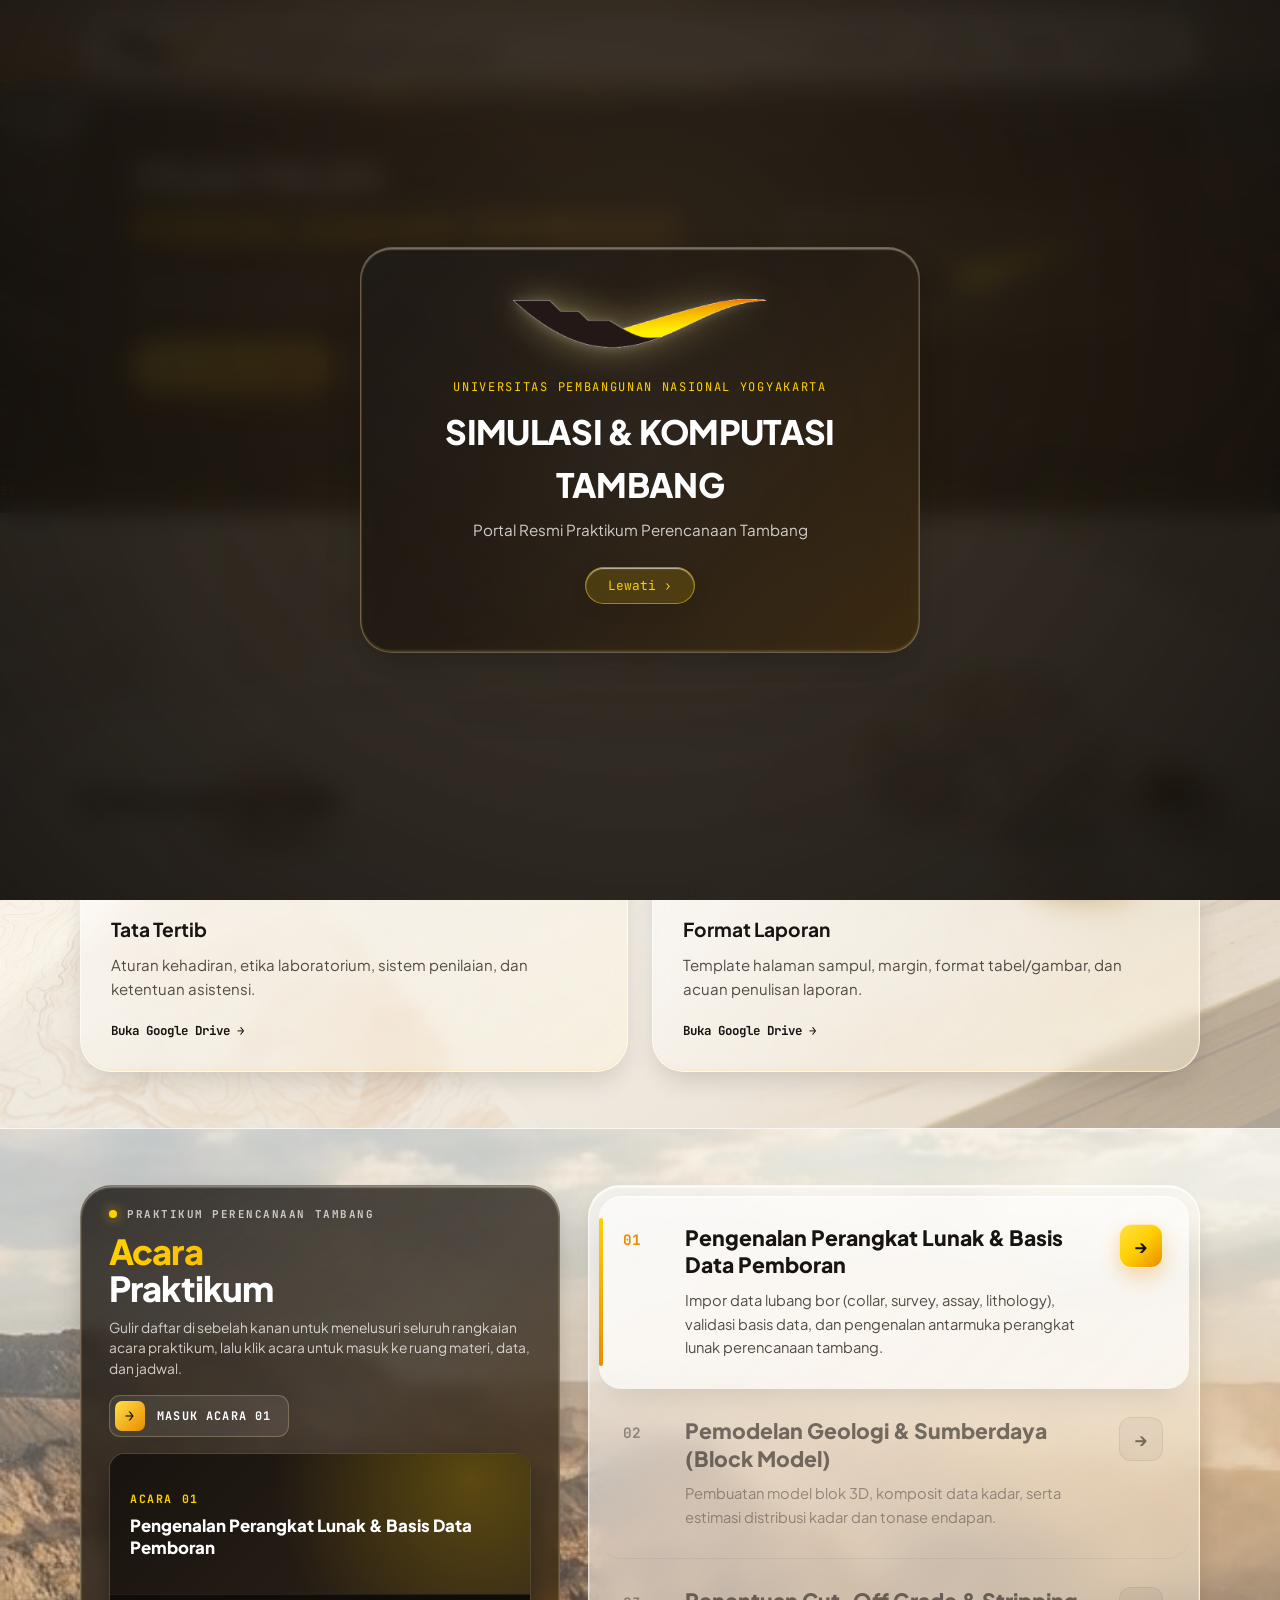
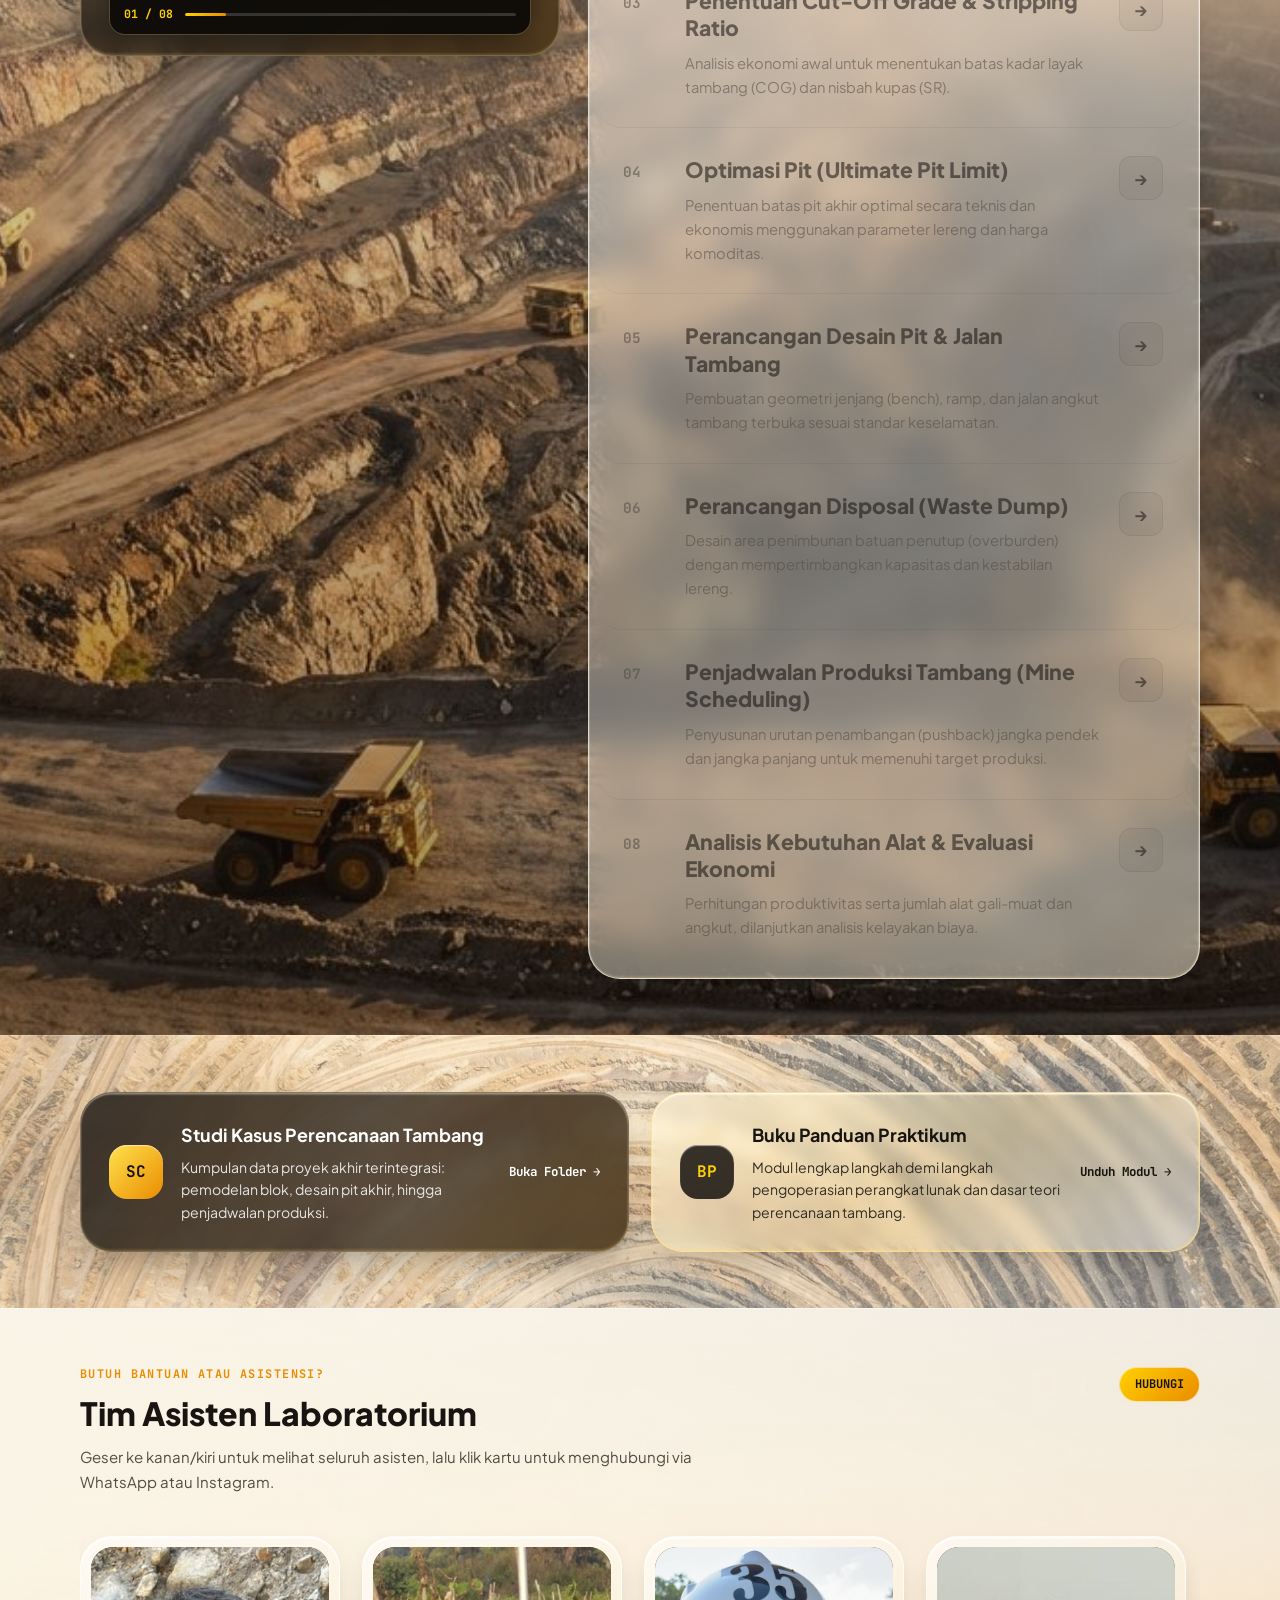
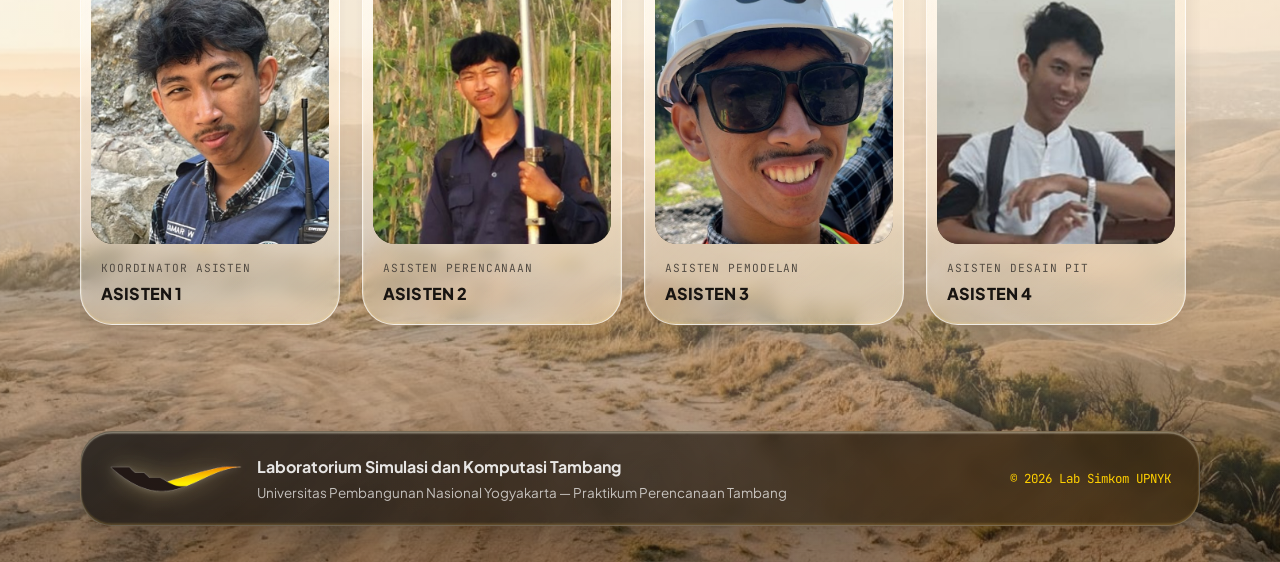
==== commit 73abf76a: "Add files via upload" ====
--- a/index.html
+++ b/index.html
@@ -89,9 +89,9 @@
 
   <main id="top">
     <!-- =========================================================
-         3. HERO BANNER & MARQUEE
-         ========================================================= -->
-    <section class="hero-section">
+         3. HERO BANNER & MARQUEE (BAGIAN HORIZONTAL 1: OPEN-PIT SUNRISE)
+         ========================================================= -->
+    <section class="hero-section mine-band mine-band-hero">
       <div class="container">
         <div class="hero-banner lg-panel lg-dark">
           <div class="hero-banner-content">
@@ -158,7 +158,13 @@
           </div>
         </div>
       </div>
-
+    </section>
+
+    <!-- =========================================================
+         4. SALAM PEMBUKA & DOKUMEN UMUM (BAGIAN HORIZONTAL 2: MEJA TEKNIK & PETA)
+         Cara edit: ganti href="https://drive.google.com/..." dengan link folder Drive asli
+         ========================================================= -->
+    <section id="dokumen-umum" class="section mine-band mine-band-dokumen">
       <!-- Salam Pembuka dengan Efek Mengetik -->
       <div class="container intro-block reveal">
         <h2 class="typed-heading">
@@ -169,13 +175,7 @@
           Tambang dikumpulkan di satu halaman ini agar mudah diakses.
         </p>
       </div>
-    </section>
-
-    <!-- =========================================================
-         4. DOKUMEN UMUM (LINK GOOGLE DRIVE)
-         Cara edit: ganti href="https://drive.google.com/..." dengan link folder Drive asli
-         ========================================================= -->
-    <section id="dokumen-umum" class="section">
+
       <div class="container">
         <div class="section-header reveal">
           <div>
@@ -213,10 +213,10 @@
     </section>
 
     <!-- =========================================================
-         5. ACARA PRAKTIKUM (GAYA STICKY SPLIT ALA PPA)
+         5. ACARA PRAKTIKUM (BAGIAN HORIZONTAL 3: HAUL TRUCK & EXCAVATOR)
          Catatan: Daftar acara & sandi diedit pada file data.js (ACARA_LIST)
          ========================================================= -->
-    <section id="acara-showcase" class="section section-alt">
+    <section id="acara-showcase" class="section mine-band mine-band-acara">
       <div class="container">
         <div class="acara-split">
           <!-- Kolom Kiri (Sticky — tetap diam saat bagian kanan digulir) -->
@@ -261,9 +261,9 @@
     </section>
 
     <!-- =========================================================
-         6. STUDY CASE & BUKU PANDUAN
-         ========================================================= -->
-    <section id="buku-panduan" class="section">
+         6. STUDY CASE & BUKU PANDUAN (BAGIAN HORIZONTAL 4: AERIAL PIT CONTOUR)
+         ========================================================= -->
+    <section id="buku-panduan" class="section mine-band mine-band-panduan">
       <div class="container highlight-stack">
         <!-- Study Case -->
         <a
@@ -304,49 +304,51 @@
     </section>
 
     <!-- =========================================================
-         7. TIM ASISTEN (KLIK KARTU UNTUK WHATSAPP & INSTAGRAM)
-         Catatan: Edit daftar asisten di script.js (bagian ASISTEN_LIST)
-         ========================================================= -->
-    <section id="tim-asisten" class="section section-alt">
-      <div class="container">
-        <div class="section-header reveal">
-          <div>
-            <span class="section-kicker">BUTUH BANTUAN ATAU ASISTENSI?</span>
-            <h2 class="section-title">Tim Asisten Laboratorium</h2>
-            <p class="section-subtitle">
-              Geser ke kanan/kiri untuk melihat seluruh asisten, lalu klik kartu untuk menghubungi via WhatsApp atau Instagram.
-            </p>
-          </div>
-          <div class="asisten-header-controls">
-            <button id="asisten-prev" class="asisten-arrow lg-pill" type="button" aria-label="Geser ke kiri">&lsaquo;</button>
-            <button id="asisten-next" class="asisten-arrow lg-pill" type="button" aria-label="Geser ke kanan">&rsaquo;</button>
-            <span class="section-badge badge-accent">HUBUNGI</span>
-          </div>
-        </div>
-
-        <!-- Daftar asisten dirender otomatis oleh script.js dalam baris geser horizontal -->
-        <div id="asisten-grid" class="asisten-grid" aria-label="Daftar Tim Asisten"></div>
-      </div>
-    </section>
+         7. TIM ASISTEN & FOOTER (BAGIAN HORIZONTAL 5: PANORAMA TAMBANG SENJA)
+         Catatan: Edit daftar asisten di data.js (bagian ASISTEN_LIST)
+         ========================================================= -->
+    <div class="mine-band mine-band-asisten">
+      <section id="tim-asisten" class="section">
+        <div class="container">
+          <div class="section-header reveal">
+            <div>
+              <span class="section-kicker">BUTUH BANTUAN ATAU ASISTENSI?</span>
+              <h2 class="section-title">Tim Asisten Laboratorium</h2>
+              <p class="section-subtitle">
+                Geser ke kanan/kiri untuk melihat seluruh asisten, lalu klik kartu untuk menghubungi via WhatsApp atau Instagram.
+              </p>
+            </div>
+            <div class="asisten-header-controls">
+              <button id="asisten-prev" class="asisten-arrow lg-pill" type="button" aria-label="Geser ke kiri">&lsaquo;</button>
+              <button id="asisten-next" class="asisten-arrow lg-pill" type="button" aria-label="Geser ke kanan">&rsaquo;</button>
+              <span class="section-badge badge-accent">HUBUNGI</span>
+            </div>
+          </div>
+
+          <!-- Daftar asisten dirender otomatis oleh script.js dalam baris geser horizontal -->
+          <div id="asisten-grid" class="asisten-grid" aria-label="Daftar Tim Asisten"></div>
+        </div>
+      </section>
+
+      <!-- =========================================================
+           8. FOOTER
+           ========================================================= -->
+      <footer class="site-footer">
+        <div class="container">
+          <div class="footer-inner lg-panel lg-dark">
+            <div class="footer-brand">
+              <img src="assets/logo-swoosh.png" alt="Logo Lab" class="footer-logo" />
+              <div>
+                <strong>Laboratorium Simulasi dan Komputasi Tambang</strong>
+                <p>Universitas Pembangunan Nasional Yogyakarta &mdash; Praktikum Perencanaan Tambang</p>
+              </div>
+            </div>
+            <span class="footer-note">&copy; <span id="year-now"></span> Lab Simkom UPNYK</span>
+          </div>
+        </div>
+      </footer>
+    </div>
   </main>
-
-  <!-- =========================================================
-       8. FOOTER
-       ========================================================= -->
-  <footer class="site-footer">
-    <div class="container">
-      <div class="footer-inner lg-panel lg-dark">
-        <div class="footer-brand">
-          <img src="assets/logo-swoosh.png" alt="Logo Lab" class="footer-logo" />
-          <div>
-            <strong>Laboratorium Simulasi dan Komputasi Tambang</strong>
-            <p>Universitas Pembangunan Nasional Yogyakarta &mdash; Praktikum Perencanaan Tambang</p>
-          </div>
-        </div>
-        <span class="footer-note">&copy; <span id="year-now"></span> Lab Simkom UPNYK</span>
-      </div>
-    </div>
-  </footer>
 
   <script src="data.js"></script>
   <script src="script.js"></script>
--- a/style.css
+++ b/style.css
@@ -478,10 +478,98 @@
 }
 
 /* =========================================================================
+   BAGIAN HORIZONTAL DENGAN LATAR FOTO PERTAMBANGAN BERBEDA TIAP SEKSI
+   Menggunakan background-image statis (60fps, tanpa parallax lag)
+   ========================================================================= */
+.mine-band {
+  position: relative;
+  background-size: cover;
+  background-position: center;
+  background-repeat: no-repeat;
+  border-top: 1px solid rgba(255, 255, 255, 0.45);
+}
+
+.mine-band-hero {
+  border-top: none;
+  margin-top: -78px;
+  padding-top: 112px;
+  background-image:
+    linear-gradient(
+      180deg,
+      rgba(248, 243, 232, 0.30) 0%,
+      rgba(26, 20, 15, 0.24) 55%,
+      rgba(18, 14, 10, 0.42) 100%
+    ),
+    url("assets/bg-hero-mine.jpg");
+}
+
+.mine-band-dokumen {
+  padding-top: 22px;
+  padding-bottom: 68px;
+  background-image:
+    linear-gradient(
+      180deg,
+      rgba(250, 246, 236, 0.68) 0%,
+      rgba(248, 242, 230, 0.56) 55%,
+      rgba(244, 237, 224, 0.66) 100%
+    ),
+    url("assets/bg-dokumen-mine.jpg");
+}
+
+.mine-band-acara {
+  padding: 68px 0;
+  background-image:
+    linear-gradient(
+      180deg,
+      rgba(246, 239, 226, 0.46) 0%,
+      rgba(36, 28, 20, 0.26) 55%,
+      rgba(24, 19, 14, 0.42) 100%
+    ),
+    url("assets/bg-acara-mine.jpg");
+}
+
+.mine-band-panduan {
+  padding: 72px 0;
+  background-image:
+    linear-gradient(
+      180deg,
+      rgba(248, 243, 232, 0.40) 0%,
+      rgba(244, 236, 220, 0.36) 50%,
+      rgba(248, 242, 230, 0.46) 100%
+    ),
+    url("assets/bg-panduan-mine.jpg");
+}
+
+.mine-band-asisten {
+  background-image:
+    linear-gradient(
+      180deg,
+      rgba(250, 245, 235, 0.68) 0%,
+      rgba(246, 238, 224, 0.46) 52%,
+      rgba(20, 16, 12, 0.44) 100%
+    ),
+    url("assets/bg-asisten-mine.jpg");
+}
+
+/* Latar foto aerial topografi tambang untuk halaman ruang acara (acara.html) */
+.page-acara-room .ambient-backdrop {
+  background-image:
+    linear-gradient(
+      180deg,
+      rgba(250, 246, 236, 0.72) 0%,
+      rgba(245, 238, 224, 0.64) 55%,
+      rgba(238, 230, 214, 0.72) 100%
+    ),
+    url("assets/bg-panduan-mine.jpg");
+  background-size: cover;
+  background-position: center;
+}
+
+/* =========================================================================
    HERO BANNER & MARQUEE
    ========================================================================= */
 .hero-section {
-  padding-top: 34px;
+  padding-top: 112px;
 }
 
 .hero-banner {
@@ -635,7 +723,7 @@
 }
 
 .intro-block {
-  padding: 52px 0 24px;
+  padding: 28px 0 38px;
   text-align: center;
   max-width: 720px;
 }
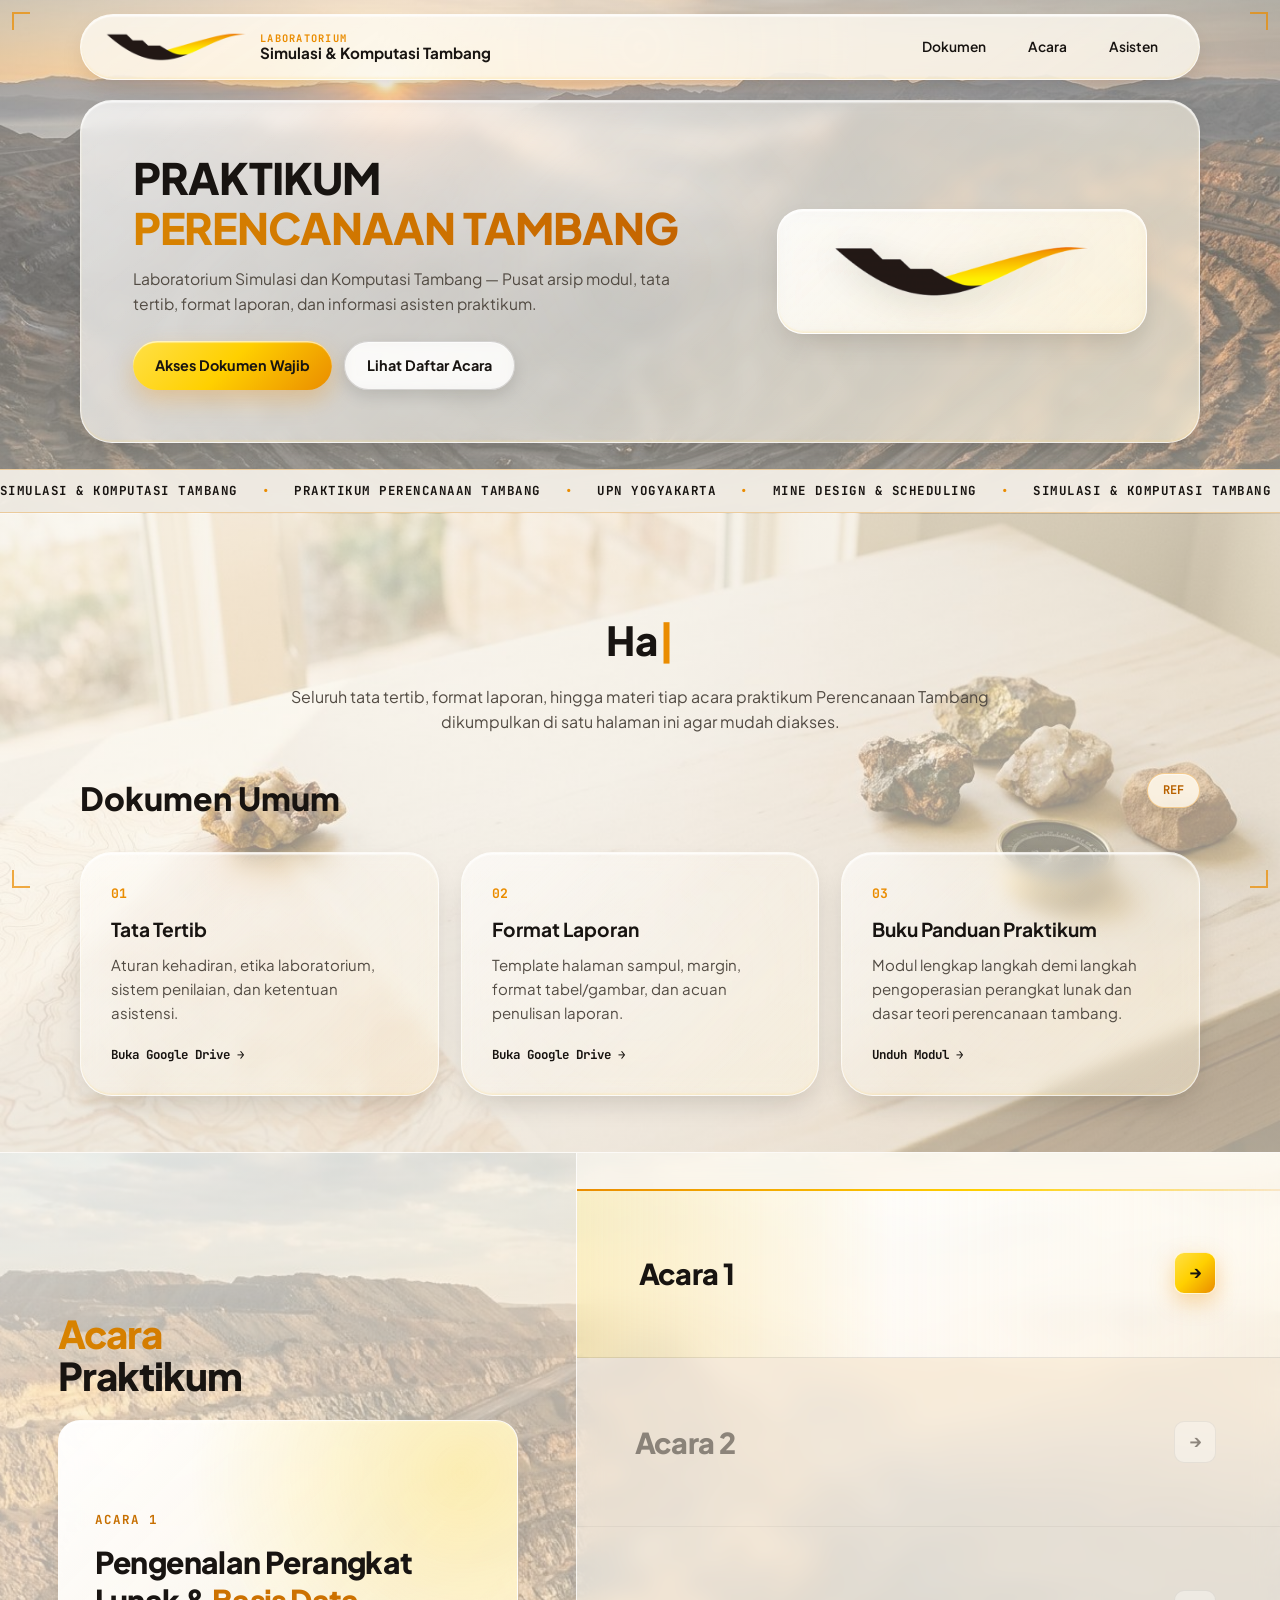
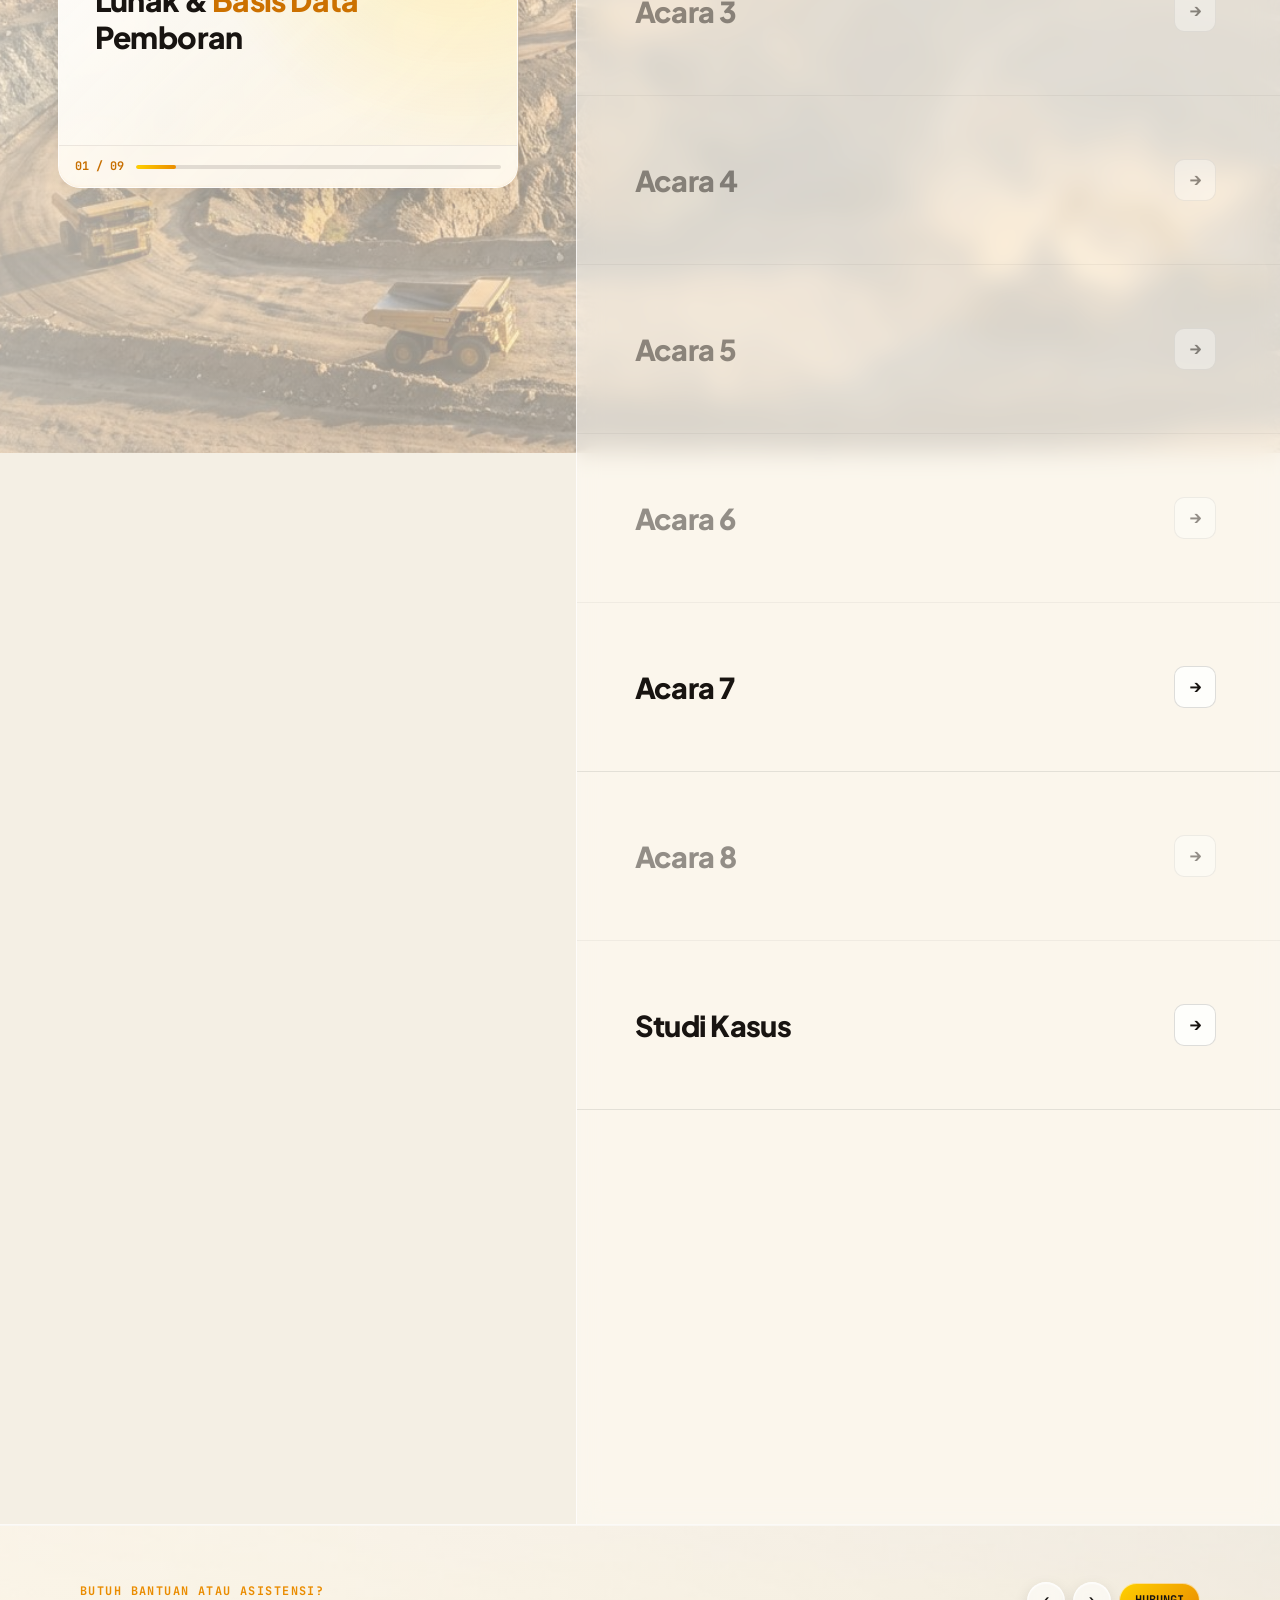
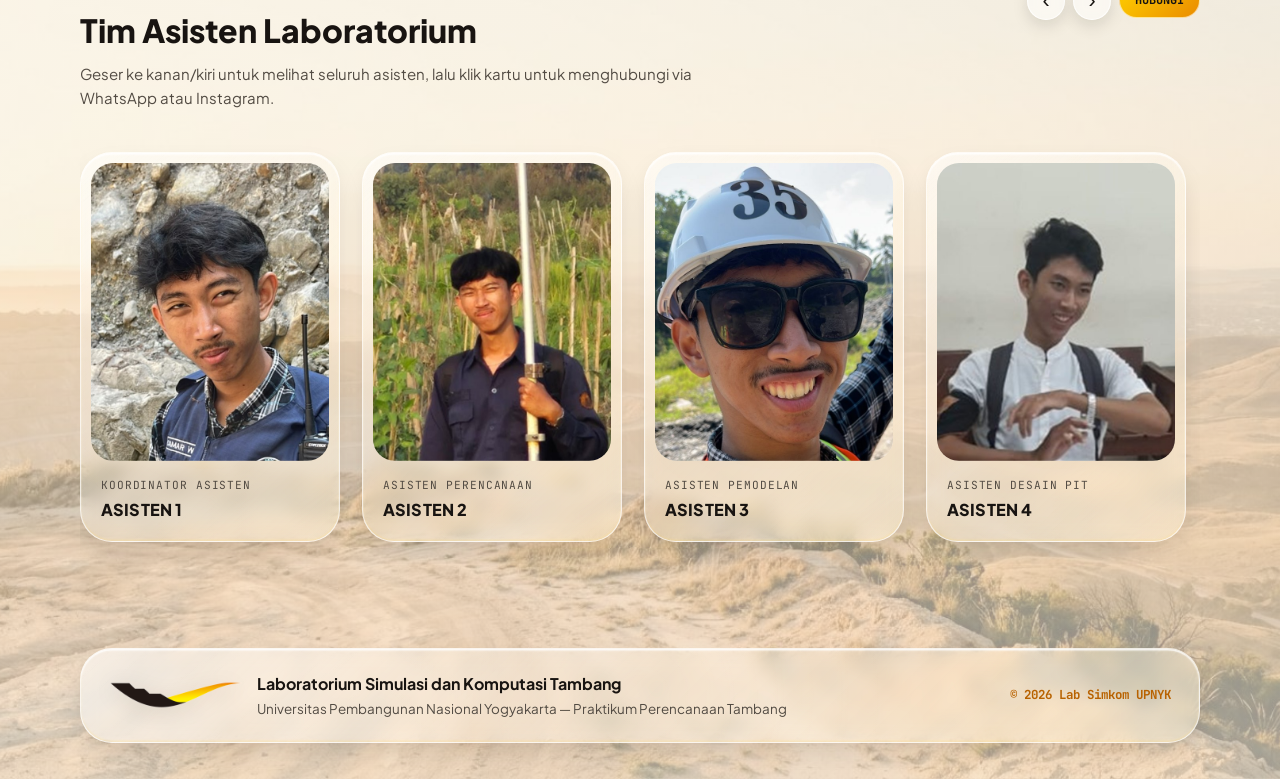
==== commit 5d098455: "Add files via upload" ====
--- a/index.html
+++ b/index.html
@@ -37,7 +37,7 @@
        1. SPLASH SCREEN PEMBUKA (hilang otomatis dalam 3.2 detik)
        ========================================================= -->
   <div id="splash-overlay" class="splash-overlay" role="dialog" aria-label="Layar Pembuka">
-    <div class="splash-content lg-panel lg-dark">
+    <div class="splash-content lg-panel">
       <img
         src="assets/logo-swoosh.png"
         alt="Logo Laboratorium Simulasi dan Komputasi Tambang"
@@ -80,7 +80,6 @@
         <nav class="header-nav" aria-label="Navigasi Utama">
           <a href="#dokumen-umum">Dokumen</a>
           <a href="#acara-showcase">Acara</a>
-          <a href="#buku-panduan">Panduan</a>
           <a href="#tim-asisten">Asisten</a>
         </nav>
       </div>
@@ -93,7 +92,7 @@
          ========================================================= -->
     <section class="hero-section mine-band mine-band-hero">
       <div class="container">
-        <div class="hero-banner lg-panel lg-dark">
+        <div class="hero-banner lg-panel">
           <div class="hero-banner-content">
             <h2 class="hero-banner-title">
               PRAKTIKUM<br />
@@ -208,103 +207,60 @@
             <p>Template halaman sampul, margin, format tabel/gambar, dan acuan penulisan laporan.</p>
             <span class="doc-link-label">Buka Google Drive &rarr;</span>
           </a>
+
+          <a
+            href="https://drive.google.com/drive/folders/1-zMuTLhX_UpdDlID4rgXIJeVytRyeJQW"
+            target="_blank"
+            rel="noopener noreferrer"
+            class="doc-card lg-panel reveal"
+          >
+            <span class="doc-num">03</span>
+            <h3>Buku Panduan Praktikum</h3>
+            <p>Modul lengkap langkah demi langkah pengoperasian perangkat lunak dan dasar teori perencanaan tambang.</p>
+            <span class="doc-link-label">Unduh Modul &rarr;</span>
+          </a>
         </div>
       </div>
     </section>
 
     <!-- =========================================================
-         5. ACARA PRAKTIKUM (BAGIAN HORIZONTAL 3: HAUL TRUCK & EXCAVATOR)
-         Catatan: Daftar acara & sandi diedit pada file data.js (ACARA_LIST)
+         5. ACARA PRAKTIKUM & STUDI KASUS (FULL-WIDTH STICKY SPLIT + LATAR STATIS TERANG)
+         Catatan: Daftar acara & sandi diedit pada file data.js (ACARA_LIST & STUDI_KASUS_ITEM)
          ========================================================= -->
-    <section id="acara-showcase" class="section mine-band mine-band-acara">
-      <div class="container">
-        <div class="acara-split">
-          <!-- Kolom Kiri (Sticky — tetap diam saat bagian kanan digulir) -->
-          <div class="acara-sticky-col">
-            <div class="acara-sticky-card lg-panel lg-dark reveal">
-              <div class="acara-sticky-top">
-                <span class="acara-sticky-dot" aria-hidden="true"></span>
-                <span class="acara-sticky-kicker">PRAKTIKUM PERENCANAAN TAMBANG</span>
+    <section id="acara-showcase" class="acara-ppa-section">
+      <!-- Latar foto tambang statis (diam tidak ikut bergulir saat daftar kanan di-scroll) -->
+      <div class="acara-bg-sticky" aria-hidden="true">
+        <div class="acara-bg-photo"></div>
+      </div>
+
+      <div class="acara-split">
+        <!-- Kolom Kiri (Sticky — tetap diam saat bagian kanan digulir) -->
+        <div class="acara-sticky-col">
+          <div class="acara-sticky-card">
+            <h2 class="acara-sticky-title">
+              <span>Acara</span> Praktikum
+            </h2>
+
+            <!-- Pratinjau visual yang otomatis berubah mengikuti urutan acara saat di-scroll -->
+            <a id="acara-preview-link" href="acara.html?id=01" class="acara-preview-box">
+              <div id="acara-preview-stage" class="acara-preview-stage"></div>
+              <div class="acara-preview-bar">
+                <span id="acara-preview-counter">01 / 09</span>
+                <div class="acara-preview-progress">
+                  <div id="acara-preview-progress-fill" class="acara-preview-progress-fill"></div>
+                </div>
               </div>
-
-              <h2 class="acara-sticky-title">
-                <span>Acara</span> Praktikum
-              </h2>
-
-              <p class="acara-sticky-desc">
-                Gulir daftar di sebelah kanan untuk menelusuri seluruh rangkaian acara praktikum,
-                lalu klik acara untuk masuk ke ruang materi, data, dan jadwal.
-              </p>
-
-              <a id="acara-active-cta" href="acara.html?id=01" class="acara-sticky-cta">
-                <span class="acara-cta-icon" aria-hidden="true">&rarr;</span>
-                <span id="acara-active-cta-text">MASUK ACARA 01</span>
-              </a>
-
-              <!-- Pratinjau visual yang otomatis berubah mengikuti urutan acara saat di-scroll -->
-              <a id="acara-preview-link" href="acara.html?id=01" class="acara-preview-box">
-                <div id="acara-preview-stage" class="acara-preview-stage"></div>
-                <div class="acara-preview-bar">
-                  <span id="acara-preview-counter">01 / 08</span>
-                  <div class="acara-preview-progress">
-                    <div id="acara-preview-progress-fill" class="acara-preview-progress-fill"></div>
-                  </div>
-                </div>
-              </a>
-            </div>
-          </div>
-
-          <!-- Kolom Kanan (Daftar Acara 01–08 yang bergulir) -->
-          <div id="acara-list" class="acara-scroll-list lg-panel"></div>
-        </div>
+            </a>
+          </div>
+        </div>
+
+        <!-- Kolom Kanan (Daftar Acara 1–8 & Studi Kasus bergulir penuh sampai tepi kanan layar) -->
+        <div id="acara-list" class="acara-scroll-list"></div>
       </div>
     </section>
 
     <!-- =========================================================
-         6. STUDY CASE & BUKU PANDUAN (BAGIAN HORIZONTAL 4: AERIAL PIT CONTOUR)
-         ========================================================= -->
-    <section id="buku-panduan" class="section mine-band mine-band-panduan">
-      <div class="container highlight-stack">
-        <!-- Study Case -->
-        <a
-          href="https://drive.google.com/drive/folders/1CHvD43W4ufRIKo8if_z380y1b6Oiq6qE"
-          target="_blank"
-          rel="noopener noreferrer"
-          class="highlight-card highlight-study lg-panel lg-dark reveal"
-        >
-          <div class="highlight-badge">SC</div>
-          <div class="highlight-body">
-            <h3>Studi Kasus Perencanaan Tambang</h3>
-            <p>
-              Kumpulan data proyek akhir terintegrasi: pemodelan blok, desain pit akhir, hingga
-              penjadwalan produksi.
-            </p>
-          </div>
-          <span class="highlight-cta">Buka Folder &rarr;</span>
-        </a>
-
-        <!-- Buku Panduan -->
-        <a
-          href="https://drive.google.com/drive/folders/1-zMuTLhX_UpdDlID4rgXIJeVytRyeJQW"
-          target="_blank"
-          rel="noopener noreferrer"
-          class="highlight-card highlight-guide lg-panel reveal"
-        >
-          <div class="highlight-badge">BP</div>
-          <div class="highlight-body">
-            <h3>Buku Panduan Praktikum</h3>
-            <p>
-              Modul lengkap langkah demi langkah pengoperasian perangkat lunak dan dasar teori
-              perencanaan tambang.
-            </p>
-          </div>
-          <span class="highlight-cta">Unduh Modul &rarr;</span>
-        </a>
-      </div>
-    </section>
-
-    <!-- =========================================================
-         7. TIM ASISTEN & FOOTER (BAGIAN HORIZONTAL 5: PANORAMA TAMBANG SENJA)
+         6. TIM ASISTEN & FOOTER (PANORAMA TAMBANG TERANG)
          Catatan: Edit daftar asisten di data.js (bagian ASISTEN_LIST)
          ========================================================= -->
     <div class="mine-band mine-band-asisten">
@@ -335,7 +291,7 @@
            ========================================================= -->
       <footer class="site-footer">
         <div class="container">
-          <div class="footer-inner lg-panel lg-dark">
+          <div class="footer-inner lg-panel">
             <div class="footer-brand">
               <img src="assets/logo-swoosh.png" alt="Logo Lab" class="footer-logo" />
               <div>
--- a/style.css
+++ b/style.css
@@ -192,27 +192,27 @@
   z-index: 2;
 }
 
-/* Varian Liquid Glass Gelap (Hero, Splash, Study Case, Footer) */
+/* Varian Liquid Glass Champagne Terang (menjaga 1 tema terang di seluruh situs) */
 .lg-panel.lg-dark {
   background: linear-gradient(
     135deg,
-    rgba(24, 20, 17, 0.84) 0%,
-    rgba(38, 30, 22, 0.76) 52%,
-    rgba(62, 43, 18, 0.82) 100%
+    rgba(255, 255, 255, 0.72) 0%,
+    rgba(255, 250, 238, 0.56) 52%,
+    rgba(255, 243, 214, 0.68) 100%
   );
-  border: 1px solid rgba(255, 242, 206, 0.30);
+  border: 1px solid rgba(255, 255, 255, 0.80);
   box-shadow:
-    0 18px 38px -10px rgba(14, 11, 8, 0.36),
-    inset 0 1.5px 1.5px rgba(255, 248, 226, 0.44),
-    inset 0 -1.5px 2px rgba(255, 204, 82, 0.22);
+    0 16px 34px -10px rgba(24, 18, 12, 0.14),
+    inset 0 1.5px 1.5px rgba(255, 255, 255, 0.94),
+    inset 0 -1.5px 2px rgba(234, 140, 0, 0.22);
 }
 
 .lg-panel.lg-dark::before {
   background: radial-gradient(
     360px circle at var(--mx) var(--my),
-    rgba(255, 255, 255, 0.52) 0%,
-    rgba(255, 234, 170, 0.26) 32%,
-    rgba(255, 255, 255, 0.08) 62%,
+    rgba(255, 255, 255, 0.68) 0%,
+    rgba(255, 234, 170, 0.30) 32%,
+    rgba(255, 255, 255, 0.10) 62%,
     transparent 86%
   );
 }
@@ -221,16 +221,16 @@
   background:
     radial-gradient(
       360px circle at var(--mx) var(--my),
-      rgba(255, 255, 255, 0.13) 0%,
-      rgba(255, 236, 178, 0.06) 40%,
+      rgba(255, 255, 255, 0.22) 0%,
+      rgba(255, 236, 178, 0.10) 40%,
       transparent 80%
     ),
     linear-gradient(
       145deg,
-      rgba(255, 255, 255, 0.10) 0%,
+      rgba(255, 255, 255, 0.16) 0%,
       transparent 38%,
       transparent 74%,
-      rgba(255, 214, 96, 0.08) 100%
+      rgba(255, 214, 96, 0.10) 100%
     );
 }
 
@@ -265,15 +265,15 @@
 .corner-mark.br { bottom: 12px; right: 12px; border-width: 0 2px 2px 0; }
 
 /* =========================================================================
-   SPLASH SCREEN
+   SPLASH SCREEN (TEMA TERANG KONSISTEN)
    ========================================================================= */
 .splash-overlay {
   position: fixed;
   inset: 0;
-  background: radial-gradient(circle at 50% 35%, rgba(44, 34, 22, 0.88), rgba(16, 13, 10, 0.94));
-  backdrop-filter: blur(12px);
-  -webkit-backdrop-filter: blur(12px);
-  color: #ffffff;
+  background: radial-gradient(circle at 50% 35%, rgba(255, 252, 244, 0.94), rgba(242, 234, 218, 0.96));
+  backdrop-filter: blur(14px);
+  -webkit-backdrop-filter: blur(14px);
+  color: var(--charcoal);
   display: grid;
   place-items: center;
   z-index: 1000;
@@ -297,46 +297,47 @@
   width: min(260px, 68vw);
   height: auto;
   margin-bottom: 20px;
-  filter:
-    drop-shadow(0 0 18px rgba(255, 224, 120, 0.36))
-    drop-shadow(0 1px 5px rgba(255, 255, 255, 0.24));
+  filter: drop-shadow(0 8px 18px rgba(20, 16, 12, 0.12));
 }
 
 .splash-kicker {
   font-family: var(--font-mono);
   font-size: 0.75rem;
+  font-weight: 700;
   letter-spacing: 0.14em;
-  color: var(--gold-bright);
+  color: #c76f00;
   margin: 0 0 8px;
 }
 
 .splash-title {
   font-size: clamp(1.4rem, 4vw, 2.1rem);
   font-weight: 800;
+  color: var(--charcoal);
   margin: 0 0 6px;
   letter-spacing: -0.02em;
 }
 
 .splash-subtitle {
-  color: rgba(255, 255, 255, 0.78);
+  color: var(--text-muted);
   margin: 0 0 24px;
   font-size: 0.95rem;
 }
 
 .splash-skip {
-  background: rgba(255, 208, 0, 0.14);
-  color: var(--gold-bright);
-  border: 1px solid rgba(255, 208, 0, 0.5);
+  background: rgba(255, 255, 255, 0.72);
+  color: var(--charcoal);
+  border: 1px solid rgba(234, 140, 0, 0.45);
   padding: 9px 22px;
   border-radius: 999px;
   font-family: var(--font-mono);
   font-size: 0.8rem;
+  font-weight: 700;
   cursor: pointer;
   transition: background 0.25s ease, color 0.25s ease, transform 0.25s ease;
 }
 
 .splash-skip:hover {
-  background: var(--gold-bright);
+  background: linear-gradient(135deg, #ffe047, var(--amber));
   color: var(--charcoal);
   transform: scale(1.04);
 }
@@ -496,9 +497,9 @@
   background-image:
     linear-gradient(
       180deg,
-      rgba(248, 243, 232, 0.30) 0%,
-      rgba(26, 20, 15, 0.24) 55%,
-      rgba(18, 14, 10, 0.42) 100%
+      rgba(252, 248, 239, 0.54) 0%,
+      rgba(249, 243, 230, 0.42) 55%,
+      rgba(247, 240, 226, 0.58) 100%
     ),
     url("assets/bg-hero-mine.jpg");
 }
@@ -516,37 +517,13 @@
     url("assets/bg-dokumen-mine.jpg");
 }
 
-.mine-band-acara {
-  padding: 68px 0;
-  background-image:
-    linear-gradient(
-      180deg,
-      rgba(246, 239, 226, 0.46) 0%,
-      rgba(36, 28, 20, 0.26) 55%,
-      rgba(24, 19, 14, 0.42) 100%
-    ),
-    url("assets/bg-acara-mine.jpg");
-}
-
-.mine-band-panduan {
-  padding: 72px 0;
-  background-image:
-    linear-gradient(
-      180deg,
-      rgba(248, 243, 232, 0.40) 0%,
-      rgba(244, 236, 220, 0.36) 50%,
-      rgba(248, 242, 230, 0.46) 100%
-    ),
-    url("assets/bg-panduan-mine.jpg");
-}
-
 .mine-band-asisten {
   background-image:
     linear-gradient(
       180deg,
       rgba(250, 245, 235, 0.68) 0%,
-      rgba(246, 238, 224, 0.46) 52%,
-      rgba(20, 16, 12, 0.44) 100%
+      rgba(246, 238, 224, 0.52) 56%,
+      rgba(245, 238, 224, 0.66) 100%
     ),
     url("assets/bg-asisten-mine.jpg");
 }
@@ -566,33 +543,40 @@
 }
 
 /* =========================================================================
-   HERO BANNER & MARQUEE
+   HERO BANNER & MARQUEE (TEMA TERANG KONSISTEN)
    ========================================================================= */
 .hero-section {
   padding-top: 112px;
 }
 
 .hero-banner {
-  color: #ffffff;
+  color: var(--charcoal);
   padding: clamp(28px, 5vw, 52px);
   display: grid;
   grid-template-columns: 1.25fr 0.75fr;
   align-items: center;
   gap: 28px;
   overflow: hidden;
+  background: linear-gradient(
+    135deg,
+    rgba(255, 255, 255, 0.74) 0%,
+    rgba(255, 251, 242, 0.56) 54%,
+    rgba(255, 245, 222, 0.68) 100%
+  );
 }
 
 .hero-pill {
   display: inline-block;
   font-family: var(--font-mono);
   font-size: 0.72rem;
+  font-weight: 700;
   letter-spacing: 0.1em;
   padding: 6px 14px;
   border-radius: 999px;
-  background: rgba(255, 208, 0, 0.16);
-  color: var(--gold-bright);
-  border: 1px solid rgba(255, 208, 0, 0.42);
-  box-shadow: inset 0 1px 1px rgba(255, 255, 255, 0.32);
+  background: rgba(255, 246, 214, 0.84);
+  color: #b86200;
+  border: 1px solid rgba(234, 140, 0, 0.36);
+  box-shadow: inset 0 1px 1px rgba(255, 255, 255, 0.85);
   margin-bottom: 14px;
 }
 
@@ -602,10 +586,11 @@
   font-weight: 800;
   line-height: 1.15;
   letter-spacing: -0.02em;
+  color: var(--charcoal);
 }
 
 .hero-banner-title span {
-  background: linear-gradient(90deg, var(--gold-bright), #ffaa1d);
+  background: linear-gradient(90deg, #d88300, #c46400);
   -webkit-background-clip: text;
   background-clip: text;
   color: transparent;
@@ -613,7 +598,7 @@
 
 .hero-banner-desc {
   margin: 0 0 24px;
-  color: rgba(255, 255, 255, 0.84);
+  color: var(--text-muted);
   max-width: 540px;
   font-size: 0.98rem;
 }
@@ -641,25 +626,26 @@
   background: linear-gradient(135deg, #ffe047 0%, var(--gold-bright) 48%, var(--amber) 100%);
   color: var(--charcoal);
   box-shadow:
-    0 10px 24px rgba(234, 140, 0, 0.35),
+    0 10px 24px rgba(234, 140, 0, 0.30),
     inset 0 1.5px 1px rgba(255, 255, 255, 0.72);
 }
 
 .btn-primary:hover {
   transform: translateY(-2px) scale(1.02);
   box-shadow:
-    0 16px 32px rgba(234, 140, 0, 0.44),
+    0 16px 32px rgba(234, 140, 0, 0.40),
     inset 0 1.5px 1px rgba(255, 255, 255, 0.85);
 }
 
 .btn-secondary {
-  background: rgba(255, 255, 255, 0.14);
-  color: #ffffff;
-  border: 1px solid rgba(255, 255, 255, 0.32);
+  background: rgba(255, 255, 255, 0.72);
+  color: var(--charcoal);
+  border: 1px solid rgba(26, 22, 19, 0.16);
 }
 
 .btn-secondary:hover {
-  background: rgba(255, 255, 255, 0.24);
+  background: rgba(255, 255, 255, 0.94);
+  border-color: rgba(234, 140, 0, 0.48);
   transform: translateY(-2px) scale(1.02);
 }
 
@@ -668,28 +654,28 @@
   padding: 34px 24px;
   display: grid;
   place-items: center;
-  background: linear-gradient(135deg, rgba(255, 255, 255, 0.10), rgba(255, 232, 165, 0.05));
-  border: 1px solid rgba(255, 232, 165, 0.24);
+  background: linear-gradient(135deg, rgba(255, 255, 255, 0.78), rgba(255, 246, 222, 0.62));
+  border: 1px solid rgba(255, 255, 255, 0.88);
 }
 
 .hero-swoosh-img {
   width: 100%;
   max-width: 260px;
   height: auto;
-  filter:
-    drop-shadow(0 0 18px rgba(255, 224, 120, 0.34))
-    drop-shadow(0 1px 4px rgba(255, 255, 255, 0.22));
+  filter: drop-shadow(0 8px 16px rgba(24, 18, 12, 0.12));
 }
 
 .marquee-bar {
   margin-top: 26px;
-  background: rgba(24, 20, 17, 0.86);
-  color: var(--gold-bright);
+  background: rgba(255, 251, 242, 0.84);
+  backdrop-filter: blur(10px);
+  -webkit-backdrop-filter: blur(10px);
+  color: var(--charcoal);
   padding: 11px 0;
   overflow: hidden;
-  border-top: 1px solid rgba(255, 214, 96, 0.42);
-  border-bottom: 1px solid rgba(255, 214, 96, 0.42);
-  box-shadow: inset 0 1px 1px rgba(255, 255, 255, 0.18);
+  border-top: 1px solid rgba(234, 140, 0, 0.30);
+  border-bottom: 1px solid rgba(234, 140, 0, 0.30);
+  box-shadow: 0 4px 16px rgba(24, 18, 12, 0.06);
 }
 
 .marquee-track {
@@ -714,7 +700,7 @@
 }
 
 .marquee-track .dot {
-  color: #ffffff;
+  color: var(--amber);
 }
 
 @keyframes marquee {
@@ -815,9 +801,9 @@
   font-weight: 700;
   padding: 7px 15px;
   border-radius: 999px;
-  background: rgba(24, 20, 17, 0.8);
-  color: var(--gold-bright);
-  border: 1px solid rgba(255, 214, 96, 0.38);
+  background: rgba(255, 250, 236, 0.84);
+  color: #b86200;
+  border: 1px solid rgba(234, 140, 0, 0.36);
   flex-shrink: 0;
 }
 
@@ -829,8 +815,8 @@
 
 .doc-grid {
   display: grid;
-  grid-template-columns: repeat(2, 1fr);
-  gap: 24px;
+  grid-template-columns: repeat(3, 1fr);
+  gap: 22px;
 }
 
 .doc-card {
@@ -898,161 +884,154 @@
 /* =========================================================================
    ACARA SHOWCASE (GAYA STICKY SPLIT ALA PPA — KIRI DIAM, KANAN BERGULIR)
    ========================================================================= */
+/* =========================================================================
+   ACARA SHOWCASE (FULL-WIDTH 100% ALA PPA — TEMA TERANG KONSISTEN + LATAR STATIS)
+   Latar foto tambang cerah diam tidak ikut gulir; kiri sticky; kanan bergulir dengan kilatan kiri->kanan
+   ========================================================================= */
+.acara-ppa-section {
+  position: relative;
+  width: 100%;
+  padding: 0;
+  overflow: clip;
+  border-top: 1px solid rgba(255, 255, 255, 0.72);
+  border-bottom: 1px solid rgba(255, 255, 255, 0.72);
+  background-color: #f4efe4;
+}
+
+/* Lapisan latar foto tambang statis terang (sticky 100vh = diam di layar tanpa lag) */
+.acara-bg-sticky {
+  position: absolute;
+  inset: 0;
+  z-index: 0;
+  pointer-events: none;
+}
+
+.acara-bg-photo {
+  position: sticky;
+  top: 0;
+  width: 100%;
+  height: 100vh;
+  background-image:
+    linear-gradient(
+      115deg,
+      rgba(252, 248, 239, 0.74) 0%,
+      rgba(249, 243, 230, 0.60) 46%,
+      rgba(247, 240, 226, 0.68) 100%
+    ),
+    url("assets/bg-acara-mine.jpg");
+  background-size: cover;
+  background-position: center;
+  background-repeat: no-repeat;
+}
+
 .acara-split {
+  position: relative;
+  z-index: 1;
+  width: 100%;
   display: grid;
-  grid-template-columns: minmax(300px, 0.44fr) 0.56fr;
-  gap: 28px;
-  align-items: start;
-}
-
-/* Kolom Kiri (Sticky mengikuti scroll sampai acara terakhir) */
+  grid-template-columns: 45% 55%;
+  gap: 0;
+  align-items: stretch;
+  color: var(--charcoal);
+}
+
+/* Kolom Kiri (Sticky mengikuti scroll sampai item terakhir) */
 .acara-sticky-col {
   position: sticky;
-  top: 96px;
+  top: 82px;
   align-self: start;
+  z-index: 2;
 }
 
 .acara-sticky-card {
-  color: #ffffff;
-  padding: clamp(18px, 2.2vh, 24px) clamp(22px, 2.5vw, 28px);
-  max-height: calc(100vh - 114px);
+  color: var(--charcoal);
+  width: 100%;
+  padding: clamp(22px, 3.6vh, 42px) clamp(28px, 4.5vw, 68px);
+  min-height: calc(100vh - 104px);
   display: flex;
   flex-direction: column;
-  overflow: hidden;
-}
-
-.acara-sticky-top {
-  display: flex;
-  align-items: center;
-  gap: 10px;
-  margin-bottom: 10px;
-}
-
-.acara-sticky-dot {
-  width: 8px;
-  height: 8px;
-  border-radius: 999px;
-  background: var(--gold-bright);
-  box-shadow: 0 0 12px rgba(255, 208, 0, 0.75);
-}
-
-.acara-sticky-kicker {
-  font-family: var(--font-mono);
-  font-size: 0.68rem;
-  letter-spacing: 0.14em;
-  color: rgba(255, 255, 255, 0.72);
-  font-weight: 700;
+  justify-content: center;
+  max-width: 640px;
+  margin-left: auto;
 }
 
 .acara-sticky-title {
-  margin: 0 0 10px;
-  font-size: clamp(1.65rem, 2.7vw, 2.3rem);
+  margin: 0 0 24px;
+  font-size: clamp(1.85rem, 3vw, 2.55rem);
   font-weight: 800;
   line-height: 1.08;
   letter-spacing: -0.025em;
-  color: #ffffff;
+  color: var(--charcoal);
 }
 
 .acara-sticky-title span {
   display: block;
-  background: linear-gradient(90deg, var(--gold-bright), var(--amber));
+  background: linear-gradient(90deg, #d88300, #c46400);
   -webkit-background-clip: text;
   background-clip: text;
   color: transparent;
 }
 
-.acara-sticky-desc {
-  margin: 0 0 16px;
-  color: rgba(255, 255, 255, 0.76);
-  font-size: 0.86rem;
-  line-height: 1.5;
-}
-
-/* Tombol CTA ala PPA (kotak panah aksen + label kapital) */
-.acara-sticky-cta {
-  display: inline-flex;
-  align-items: center;
-  align-self: flex-start;
-  gap: 12px;
-  text-decoration: none;
-  color: #ffffff;
-  font-family: var(--font-mono);
-  font-size: 0.74rem;
-  font-weight: 700;
-  letter-spacing: 0.1em;
-  padding: 5px 16px 5px 5px;
-  border-radius: 11px;
-  background: rgba(255, 255, 255, 0.08);
-  border: 1px solid rgba(255, 232, 165, 0.24);
-  margin-bottom: 16px;
-  transition: background 0.28s ease, border-color 0.28s ease, transform 0.28s ease;
-}
-
-.acara-cta-icon {
-  width: 30px;
-  height: 30px;
-  border-radius: 7px;
-  background: linear-gradient(135deg, #ffe047, var(--amber));
-  color: var(--charcoal);
-  display: grid;
-  place-items: center;
-  font-size: 0.95rem;
-  font-weight: 800;
-  transition: transform 0.28s cubic-bezier(0.22, 1, 0.36, 1);
-}
-
-.acara-sticky-cta:hover {
-  background: rgba(255, 255, 255, 0.14);
-  border-color: rgba(255, 208, 0, 0.55);
-  transform: translateY(-2px);
-}
-
-.acara-sticky-cta:hover .acara-cta-icon {
-  transform: translateX(3px);
-}
-
-/* Pratinjau visual dinamis di bawah kolom kiri yang berganti halus saat scroll */
+/* Kotak pratinjau judul acara & narasi studi kasus bergaya Liquid Glass Terang */
 .acara-preview-box {
   display: block;
+  width: 100%;
   text-decoration: none;
-  border-radius: 16px;
+  border-radius: 22px;
   overflow: hidden;
-  border: 1px solid rgba(255, 232, 165, 0.24);
-  background: rgba(16, 13, 10, 0.72);
-  box-shadow: 0 12px 26px rgba(0, 0, 0, 0.32);
-  transition: transform 0.35s cubic-bezier(0.22, 1, 0.36, 1), border-color 0.3s ease;
+  border: 1px solid rgba(255, 255, 255, 0.86);
+  background: linear-gradient(
+    135deg,
+    rgba(255, 255, 255, 0.78) 0%,
+    rgba(255, 251, 241, 0.62) 54%,
+    rgba(255, 246, 224, 0.74) 100%
+  );
+  backdrop-filter: blur(14px) saturate(1.18);
+  -webkit-backdrop-filter: blur(14px) saturate(1.18);
+  box-shadow:
+    0 18px 38px -10px rgba(24, 18, 12, 0.14),
+    inset 0 1.5px 1.5px rgba(255, 255, 255, 0.94),
+    inset 0 -1.5px 2px rgba(234, 140, 0, 0.20);
+  transition: transform 0.35s cubic-bezier(0.22, 1, 0.36, 1), border-color 0.3s ease, box-shadow 0.35s ease;
 }
 
 .acara-preview-box:hover {
-  transform: scale(1.02);
-  border-color: rgba(255, 208, 0, 0.62);
+  transform: scale(1.015);
+  border-color: rgba(234, 140, 0, 0.62);
+  box-shadow:
+    0 24px 46px -10px rgba(24, 18, 12, 0.18),
+    inset 0 1.5px 1.5px rgba(255, 255, 255, 0.96);
 }
 
 .acara-preview-stage {
   position: relative;
   width: 100%;
-  height: 140px;
+  height: clamp(245px, 36vh, 325px);
   overflow: hidden;
-  background: linear-gradient(135deg, #1b1612 0%, #34281b 100%);
+  background: linear-gradient(135deg, rgba(255, 255, 255, 0.45) 0%, rgba(255, 246, 222, 0.40) 100%);
 }
 
 @media (max-height: 720px) and (min-width: 861px) {
   .acara-sticky-card {
-    padding: 16px 22px;
+    padding: 18px clamp(24px, 4vw, 52px);
+    min-height: calc(100vh - 84px);
   }
   .acara-sticky-title {
-    font-size: 1.55rem;
-    margin-bottom: 8px;
-  }
-  .acara-sticky-desc {
-    font-size: 0.82rem;
-    margin-bottom: 12px;
-  }
-  .acara-sticky-cta {
-    margin-bottom: 12px;
+    font-size: 1.7rem;
+    margin-bottom: 16px;
   }
   .acara-preview-stage {
-    height: 108px;
+    height: 215px;
+  }
+  .acara-preview-fallback-title {
+    font-size: clamp(1.3rem, 2vw, 1.75rem);
+  }
+  .acara-preview-fallback.has-narrative .acara-preview-fallback-title {
+    font-size: clamp(1.15rem, 1.65vw, 1.45rem);
+  }
+  .acara-preview-narrative {
+    font-size: 0.84rem;
+    margin-top: 8px;
   }
 }
 
@@ -1086,184 +1065,229 @@
 .acara-preview-fallback {
   width: 100%;
   height: 100%;
-  padding: 18px 20px;
+  padding: clamp(24px, 3vw, 36px);
   display: flex;
   flex-direction: column;
   justify-content: center;
   align-items: flex-start;
   text-align: left;
   background:
-    radial-gradient(circle at 86% 18%, rgba(255, 208, 0, 0.24) 0%, transparent 52%),
-    linear-gradient(135deg, rgba(24, 19, 15, 0.96) 0%, rgba(46, 35, 24, 0.92) 100%);
+    radial-gradient(circle at 88% 16%, rgba(255, 208, 0, 0.24) 0%, transparent 56%),
+    linear-gradient(135deg, rgba(255, 255, 255, 0.70) 0%, rgba(255, 248, 232, 0.52) 100%);
 }
 
 .acara-preview-fallback-num {
   font-family: var(--font-mono);
-  font-size: 0.72rem;
-  font-weight: 700;
-  letter-spacing: 0.14em;
-  color: var(--gold-bright);
-  margin-bottom: 6px;
+  font-size: 0.78rem;
+  font-weight: 700;
+  letter-spacing: 0.16em;
+  color: #c76f00;
+  margin-bottom: 14px;
 }
 
 .acara-preview-fallback-title {
-  font-size: 1.05rem;
+  font-size: clamp(1.5rem, 2.35vw, 2.15rem);
   font-weight: 800;
-  color: #ffffff;
-  line-height: 1.3;
+  color: var(--charcoal);
+  line-height: 1.24;
+  letter-spacing: -0.02em;
+}
+
+.acara-preview-fallback.has-narrative .acara-preview-fallback-num {
+  margin-bottom: 10px;
+}
+
+.acara-preview-fallback.has-narrative .acara-preview-fallback-title {
+  font-size: clamp(1.28rem, 1.9vw, 1.72rem);
+  line-height: 1.22;
+}
+
+.acara-preview-narrative {
+  margin: 12px 0 0;
+  color: var(--text-muted);
+  font-size: clamp(0.88rem, 1.05vw, 0.98rem);
+  font-weight: 500;
+  line-height: 1.56;
+}
+
+.acara-title-accent {
+  color: #cc7100;
 }
 
 .acara-preview-bar {
   display: flex;
   align-items: center;
   gap: 12px;
-  padding: 10px 14px;
-  background: rgba(14, 11, 8, 0.84);
-  border-top: 1px solid rgba(255, 255, 255, 0.08);
+  padding: 11px 16px;
+  background: rgba(255, 252, 244, 0.76);
+  border-top: 1px solid rgba(26, 22, 19, 0.08);
 }
 
 #acara-preview-counter {
   font-family: var(--font-mono);
-  font-size: 0.72rem;
-  font-weight: 700;
-  color: var(--gold-bright);
+  font-size: 0.74rem;
+  font-weight: 700;
+  color: #c76f00;
   white-space: nowrap;
 }
 
 .acara-preview-progress {
   flex: 1;
-  height: 3px;
+  height: 3.5px;
   border-radius: 999px;
-  background: rgba(255, 255, 255, 0.16);
+  background: rgba(26, 22, 19, 0.12);
   overflow: hidden;
 }
 
 .acara-preview-progress-fill {
   height: 100%;
-  width: 12.5%;
+  width: 11.11%;
   border-radius: 999px;
   background: linear-gradient(90deg, var(--gold-bright), var(--amber));
   transition: width 0.42s cubic-bezier(0.22, 1, 0.36, 1);
 }
 
-/* Kolom Kanan (Daftar Acara 01–08 bergulir vertikal ala PPA) */
-/* Memakai frosted glass halus tanpa SVG displacement map agar panel tinggi bebas glitch saat scroll */
+/* Kolom Kanan (Daftar Acara 1–8 & Studi Kasus — Liquid Glass Terang + ruang scroll bawah ala PPA) */
 .acara-scroll-list {
   display: flex;
   flex-direction: column;
-  padding: 10px;
-  overflow: hidden;
-  background: linear-gradient(
-    135deg,
-    rgba(255, 255, 255, 0.56) 0%,
-    rgba(255, 252, 244, 0.38) 52%,
-    rgba(255, 248, 230, 0.48) 100%
-  );
-  backdrop-filter: blur(14px) saturate(1.15);
-  -webkit-backdrop-filter: blur(14px) saturate(1.15);
+  padding-top: clamp(16px, 4vh, 40px);
+  padding-bottom: 46vh;
+  border-left: 1px solid rgba(255, 255, 255, 0.72);
+  background: rgba(255, 252, 245, 0.56);
+  backdrop-filter: blur(12px) saturate(1.16);
+  -webkit-backdrop-filter: blur(12px) saturate(1.16);
 }
 
 .acara-row {
   position: relative;
   display: grid;
-  grid-template-columns: 44px 1fr 46px;
-  gap: 18px;
-  align-items: start;
-  padding: 28px 24px;
+  grid-template-columns: 1fr 48px;
+  gap: 20px;
+  align-items: center;
+  padding: clamp(44px, 7vh, 70px) clamp(28px, 4.5vw, 68px);
   text-decoration: none;
-  color: inherit;
-  border-radius: 22px;
+  color: var(--charcoal);
   border-bottom: 1px solid rgba(26, 22, 19, 0.10);
-  opacity: 0.56;
-  transform: translateX(0);
+  overflow: hidden;
+  opacity: 0.46;
   transition:
     opacity 0.38s cubic-bezier(0.22, 1, 0.36, 1),
-    background-color 0.38s ease,
-    transform 0.38s cubic-bezier(0.22, 1, 0.36, 1),
-    box-shadow 0.38s ease,
-    border-color 0.38s ease;
-}
-
-.acara-row:last-child {
-  border-bottom: none;
-}
-
-/* Garis indikator aktif emas di sisi kiri baris */
+    background-color 0.38s ease;
+}
+
+/* Garis cahaya horizontal di sisi atas baris yang melaju dari kiri ke kanan saat aktif */
 .acara-row::before {
   content: "";
   position: absolute;
+  top: 0;
   left: 0;
-  top: 22px;
-  bottom: 22px;
-  width: 3.5px;
-  border-radius: 999px;
-  background: linear-gradient(180deg, var(--gold-bright), var(--amber));
-  transform: scaleY(0);
-  transform-origin: center;
-  transition: transform 0.38s cubic-bezier(0.22, 1, 0.36, 1);
-}
-
-/* State aktif saat di-scroll ke posisi fokus atau saat di-hover */
+  right: 0;
+  height: 2.5px;
+  background: linear-gradient(
+    90deg,
+    var(--amber) 0%,
+    var(--gold-bright) 58%,
+    rgba(234, 140, 0, 0.16) 100%
+  );
+  transform: scaleX(0);
+  transform-origin: left center;
+  transition: transform 0.65s cubic-bezier(0.22, 1, 0.36, 1);
+  z-index: 2;
+}
+
+/* Kilatan cahaya (light sweep) terang emas-putih yang menyapu dari kiri ke kanan saat aktif / hover */
+.acara-row::after {
+  content: "";
+  position: absolute;
+  inset: 0;
+  pointer-events: none;
+  z-index: 1;
+  background: linear-gradient(
+    100deg,
+    transparent 0%,
+    rgba(255, 208, 0, 0.10) 24%,
+    rgba(255, 255, 255, 0.80) 46%,
+    rgba(255, 196, 36, 0.24) 64%,
+    transparent 88%
+  );
+  transform: translateX(-115%);
+  opacity: 0;
+}
+
+.acara-row > * {
+  position: relative;
+  z-index: 2;
+}
+
+/* State aktif saat di-scroll ke posisi fokus atau saat di-hover (tema terang serasi) */
 .acara-row.is-active,
 .acara-row:hover {
   opacity: 1;
-  background: rgba(255, 255, 255, 0.62);
-  box-shadow:
-    0 14px 32px -12px rgba(20, 16, 12, 0.16),
-    inset 0 1px 1px rgba(255, 255, 255, 0.88);
-  border-bottom-color: transparent;
+  background: linear-gradient(
+    90deg,
+    rgba(255, 208, 0, 0.16) 0%,
+    rgba(255, 255, 255, 0.66) 45%,
+    rgba(255, 252, 244, 0.32) 100%
+  );
 }
 
 .acara-row.is-active::before,
 .acara-row:hover::before {
-  transform: scaleY(1);
-}
-
-.acara-row:hover {
+  transform: scaleX(1);
+}
+
+.acara-row.is-active::after {
+  animation: ppa-row-light-sweep 1.05s cubic-bezier(0.22, 1, 0.36, 1) forwards;
+}
+
+.acara-row:hover:not(.is-active)::after {
+  animation: ppa-row-light-sweep 0.9s cubic-bezier(0.22, 1, 0.36, 1) forwards;
+}
+
+@keyframes ppa-row-light-sweep {
+  0% {
+    transform: translateX(-115%);
+    opacity: 0;
+  }
+  18% {
+    opacity: 1;
+  }
+  82% {
+    opacity: 0.9;
+  }
+  100% {
+    transform: translateX(120%);
+    opacity: 0;
+  }
+}
+
+.acara-row-content h3 {
+  margin: 0;
+  font-size: clamp(1.38rem, 2.25vw, 1.9rem);
+  font-weight: 800;
+  color: var(--charcoal);
+  line-height: 1.2;
+  letter-spacing: -0.02em;
+  transition: color 0.25s ease, transform 0.3s cubic-bezier(0.22, 1, 0.36, 1);
+}
+
+.acara-row:hover .acara-row-content h3,
+.acara-row.is-active .acara-row-content h3 {
   transform: translateX(4px);
 }
 
-.acara-row-num {
-  font-family: var(--font-mono);
-  font-size: 0.9rem;
-  font-weight: 700;
-  color: var(--text-muted);
-  padding-top: 4px;
-  transition: color 0.3s ease;
-}
-
-.acara-row.is-active .acara-row-num,
-.acara-row:hover .acara-row-num {
-  color: var(--amber);
-}
-
-.acara-row-content h3 {
-  margin: 0 0 10px;
-  font-size: clamp(1.12rem, 1.8vw, 1.32rem);
-  font-weight: 800;
-  color: var(--charcoal);
-  line-height: 1.3;
-  transition: color 0.25s ease;
-}
-
-.acara-row-content p {
-  margin: 0;
-  color: var(--text-muted);
-  font-size: 0.92rem;
-  line-height: 1.62;
-}
-
-/* Kotak ikon kanan ala PPA (berubah menyala emas saat aktif/hover) */
+/* Kotak ikon kanan ala PPA (kaca terang, menyala emas-amber saat aktif/hover) */
 .acara-row-badge {
-  width: 44px;
-  height: 44px;
-  border-radius: 12px;
+  width: 42px;
+  height: 42px;
+  border-radius: 10px;
   display: grid;
   place-items: center;
-  background: rgba(26, 22, 19, 0.08);
-  color: var(--charcoal);
-  border: 1px solid rgba(26, 22, 19, 0.12);
-  font-size: 1.1rem;
+  background: rgba(255, 255, 255, 0.76);
+  color: var(--charcoal);
+  border: 1px solid rgba(26, 22, 19, 0.14);
+  font-size: 1.05rem;
   font-weight: 700;
   transition:
     background 0.32s ease,
@@ -1277,8 +1301,8 @@
 .acara-row:hover .acara-row-badge {
   background: linear-gradient(135deg, #ffe047 0%, var(--gold-bright) 48%, var(--amber) 100%);
   color: var(--charcoal);
-  border-color: rgba(255, 255, 255, 0.72);
-  box-shadow: 0 8px 20px rgba(234, 140, 0, 0.32);
+  border-color: rgba(255, 255, 255, 0.80);
+  box-shadow: 0 8px 22px rgba(234, 140, 0, 0.34);
 }
 
 .acara-row:hover .acara-row-badge {
@@ -1292,25 +1316,26 @@
   width: 100%;
   height: 100%;
   border-radius: 19px;
-  background: linear-gradient(135deg, rgba(26, 21, 17, 0.94) 0%, rgba(49, 39, 29, 0.92) 100%);
+  background: linear-gradient(135deg, rgba(255, 253, 246, 0.92) 0%, rgba(255, 240, 202, 0.84) 100%);
+  border: 1px solid rgba(234, 140, 0, 0.24);
   display: grid;
   place-items: center;
   text-align: center;
   padding: 16px;
-  color: #ffffff;
-  box-shadow: inset 0 1.5px 1px rgba(255, 244, 210, 0.28);
+  color: var(--charcoal);
+  box-shadow: inset 0 1.5px 1px rgba(255, 255, 255, 0.92);
 }
 
 .acara-placeholder-graphic span {
   font-family: var(--font-mono);
   font-size: 2rem;
   font-weight: 700;
-  color: var(--gold-bright);
+  color: #c76f00;
   display: block;
 }
 
 .acara-placeholder-graphic small {
-  color: rgba(255, 255, 255, 0.74);
+  color: var(--text-muted);
   font-size: 0.78rem;
 }
 
@@ -1562,12 +1587,12 @@
 .asisten-photo-wrap {
   aspect-ratio: 4 / 5;
   border-radius: 22px;
-  background: linear-gradient(135deg, rgba(26, 22, 19, 0.92), rgba(56, 46, 36, 0.88));
+  background: linear-gradient(135deg, rgba(247, 239, 224, 0.95), rgba(236, 225, 202, 0.92));
   display: grid;
   place-items: center;
   position: relative;
   overflow: hidden;
-  box-shadow: inset 0 1px 1px rgba(255, 255, 255, 0.32);
+  box-shadow: inset 0 1px 1px rgba(255, 255, 255, 0.75);
 }
 
 .asisten-photo-wrap img,
@@ -1597,6 +1622,20 @@
 
 .asisten-info {
   padding: 16px 10px 10px;
+  transition: filter 0.28s ease, opacity 0.28s ease;
+}
+
+.asisten-photo-wrap {
+  transition: filter 0.28s ease;
+}
+
+.asisten-card.is-open .asisten-photo-wrap {
+  filter: blur(7px) brightness(0.92);
+}
+
+.asisten-card.is-open .asisten-info {
+  filter: blur(4px);
+  opacity: 0.45;
 }
 
 .asisten-info span {
@@ -1619,15 +1658,15 @@
   line-height: 1.3;
 }
 
-/* Menu overlay kaca saat kartu asisten diklik */
+/* Menu overlay kaca buram (blur foto latar, bukan latar hitam pekat) saat kartu asisten diklik */
 .asisten-menu {
   position: absolute;
   inset: 0;
   z-index: 4;
   border-radius: inherit;
-  background: rgba(18, 15, 12, 0.95);
-  backdrop-filter: blur(12px) saturate(1.1);
-  -webkit-backdrop-filter: blur(12px) saturate(1.1);
+  background: rgba(255, 252, 245, 0.22);
+  backdrop-filter: blur(14px) saturate(1.3);
+  -webkit-backdrop-filter: blur(14px) saturate(1.3);
   display: flex;
   flex-direction: column;
   justify-content: center;
@@ -1636,7 +1675,7 @@
   padding: 18px;
   opacity: 0;
   visibility: hidden;
-  transition: opacity 0.24s ease, visibility 0.24s ease;
+  transition: opacity 0.26s ease, visibility 0.26s ease;
 }
 
 .asisten-card.is-open .asisten-menu {
@@ -1645,21 +1684,28 @@
 }
 
 .asisten-menu-title {
-  color: var(--gold-bright);
-  font-family: var(--font-mono);
-  font-size: 0.74rem;
+  color: var(--charcoal);
+  background: rgba(255, 255, 255, 0.78);
+  border: 1px solid rgba(255, 255, 255, 0.9);
+  padding: 5px 12px;
+  border-radius: 999px;
+  font-family: var(--font-mono);
+  font-size: 0.72rem;
+  font-weight: 700;
   margin-bottom: 4px;
+  box-shadow: 0 4px 12px rgba(20, 16, 12, 0.12);
 }
 
 .asisten-contact-link {
   width: 100%;
   text-align: center;
-  padding: 9px 12px;
+  padding: 10px 12px;
   border-radius: 999px;
   text-decoration: none;
   font-size: 0.84rem;
   font-weight: 700;
-  transition: transform 0.18s ease;
+  box-shadow: 0 8px 18px rgba(20, 16, 12, 0.20);
+  transition: transform 0.18s ease, box-shadow 0.18s ease;
 }
 
 .asisten-contact-link:hover {
@@ -1677,11 +1723,11 @@
 }
 
 /* =========================================================================
-   FOOTER & REVEAL ANIMATION
+   FOOTER & REVEAL ANIMATION (TEMA TERANG KONSISTEN)
    ========================================================================= */
 .site-footer {
   padding: 28px 0 36px;
-  color: rgba(255, 255, 255, 0.88);
+  color: var(--charcoal);
 }
 
 .footer-inner {
@@ -1705,21 +1751,20 @@
   background: transparent;
   padding: 0;
   border-radius: 0;
-  filter:
-    drop-shadow(0 0 12px rgba(255, 224, 120, 0.34))
-    drop-shadow(0 1px 3px rgba(255, 255, 255, 0.22));
+  filter: drop-shadow(0 4px 10px rgba(24, 18, 12, 0.12));
 }
 
 .footer-brand p {
   margin: 2px 0 0;
   font-size: 0.84rem;
-  color: rgba(255, 255, 255, 0.70);
+  color: var(--text-muted);
 }
 
 .footer-note {
   font-family: var(--font-mono);
   font-size: 0.78rem;
-  color: var(--gold-bright);
+  font-weight: 700;
+  color: #b86200;
 }
 
 :where(.reveal) {
@@ -1911,7 +1956,7 @@
 }
 
 .room-hero {
-  color: #ffffff;
+  color: var(--charcoal);
   padding: clamp(26px, 4.5vw, 44px);
   display: grid;
   grid-template-columns: 1.2fr 0.8fr;
@@ -1919,6 +1964,12 @@
   align-items: center;
   margin-bottom: 42px;
   overflow: hidden;
+  background: linear-gradient(
+    135deg,
+    rgba(255, 255, 255, 0.74) 0%,
+    rgba(255, 250, 238, 0.56) 54%,
+    rgba(255, 244, 218, 0.68) 100%
+  );
 }
 
 .room-hero-tags {
@@ -1939,9 +1990,9 @@
   font-size: 0.72rem;
   padding: 6px 13px;
   border-radius: 999px;
-  background: rgba(255, 255, 255, 0.12);
-  color: rgba(255, 255, 255, 0.9);
-  border: 1px solid rgba(255, 255, 255, 0.24);
+  background: rgba(255, 255, 255, 0.72);
+  color: var(--charcoal);
+  border: 1px solid rgba(26, 22, 19, 0.14);
 }
 
 .room-hero-title {
@@ -1950,11 +2001,12 @@
   font-weight: 800;
   line-height: 1.18;
   letter-spacing: -0.02em;
+  color: var(--charcoal);
 }
 
 .room-hero-desc {
   margin: 0;
-  color: rgba(255, 255, 255, 0.82);
+  color: var(--text-muted);
   font-size: 0.98rem;
   max-width: 560px;
 }
@@ -1963,8 +2015,8 @@
   border-radius: 22px;
   overflow: hidden;
   aspect-ratio: 16 / 10;
-  border: 1px solid rgba(255, 236, 178, 0.32);
-  box-shadow: 0 14px 32px rgba(10, 8, 6, 0.34);
+  border: 1px solid rgba(255, 255, 255, 0.82);
+  box-shadow: 0 14px 32px rgba(24, 18, 12, 0.12);
 }
 
 .room-hero-visual img {
@@ -2038,8 +2090,8 @@
   letter-spacing: 0.08em;
   padding: 6px 12px;
   border-radius: 999px;
-  background: rgba(24, 20, 17, 0.86);
-  color: var(--gold-bright);
+  background: linear-gradient(135deg, #ffe047, var(--amber));
+  color: var(--charcoal);
   white-space: nowrap;
   flex-shrink: 0;
 }
@@ -2115,9 +2167,9 @@
   .lg-panel.lg-dark {
     background: linear-gradient(
       135deg,
-      rgba(24, 20, 17, 0.90) 0%,
-      rgba(38, 30, 22, 0.84) 52%,
-      rgba(62, 43, 18, 0.88) 100%
+      rgba(255, 255, 255, 0.78) 0%,
+      rgba(255, 250, 238, 0.66) 52%,
+      rgba(255, 244, 218, 0.74) 100%
     );
   }
   .hero-banner,
@@ -2137,16 +2189,70 @@
   }
   .acara-split {
     grid-template-columns: 1fr;
-    gap: 20px;
+    gap: 0;
   }
   .acara-sticky-col {
-    position: static;
+    position: sticky;
+    top: 66px;
+    z-index: 4;
+    background: linear-gradient(
+      180deg,
+      rgba(252, 248, 239, 0.94) 0%,
+      rgba(250, 245, 234, 0.88) 88%,
+      rgba(250, 245, 234, 0) 100%
+    );
+    backdrop-filter: blur(12px);
+    -webkit-backdrop-filter: blur(12px);
+  }
+  .acara-sticky-card {
+    min-height: 0;
+    max-height: none;
+    max-width: none;
+    margin-left: 0;
+    padding: 16px 18px 18px;
+  }
+  .acara-sticky-title {
+    font-size: 1.35rem;
+    margin-bottom: 12px;
+  }
+  .acara-sticky-title span {
+    display: inline;
+  }
+  .acara-preview-stage {
+    height: 162px;
+  }
+  .acara-preview-fallback {
+    padding: 16px 18px;
+  }
+  .acara-preview-fallback-num {
+    font-size: 0.7rem;
+    margin-bottom: 6px;
+  }
+  .acara-preview-fallback-title {
+    font-size: clamp(1.12rem, 4.4vw, 1.38rem);
+  }
+  .acara-preview-fallback.has-narrative .acara-preview-fallback-title {
+    font-size: 1.05rem;
+  }
+  .acara-preview-narrative {
+    font-size: 0.78rem;
+    margin-top: 6px;
+    line-height: 1.45;
+  }
+  .acara-scroll-list {
+    padding-top: 0;
+    padding-bottom: 36vh;
+    border-left: none;
+    border-top: 1px solid rgba(26, 22, 19, 0.10);
   }
   .acara-row {
-    opacity: 1;
-    grid-template-columns: 34px 1fr 40px;
+    opacity: 0.56;
+    grid-template-columns: 1fr 40px;
     gap: 12px;
-    padding: 20px 16px;
+    padding: 24px 20px;
+  }
+  .acara-row-content h3 {
+    font-size: 1.25rem;
   }
 }
 
